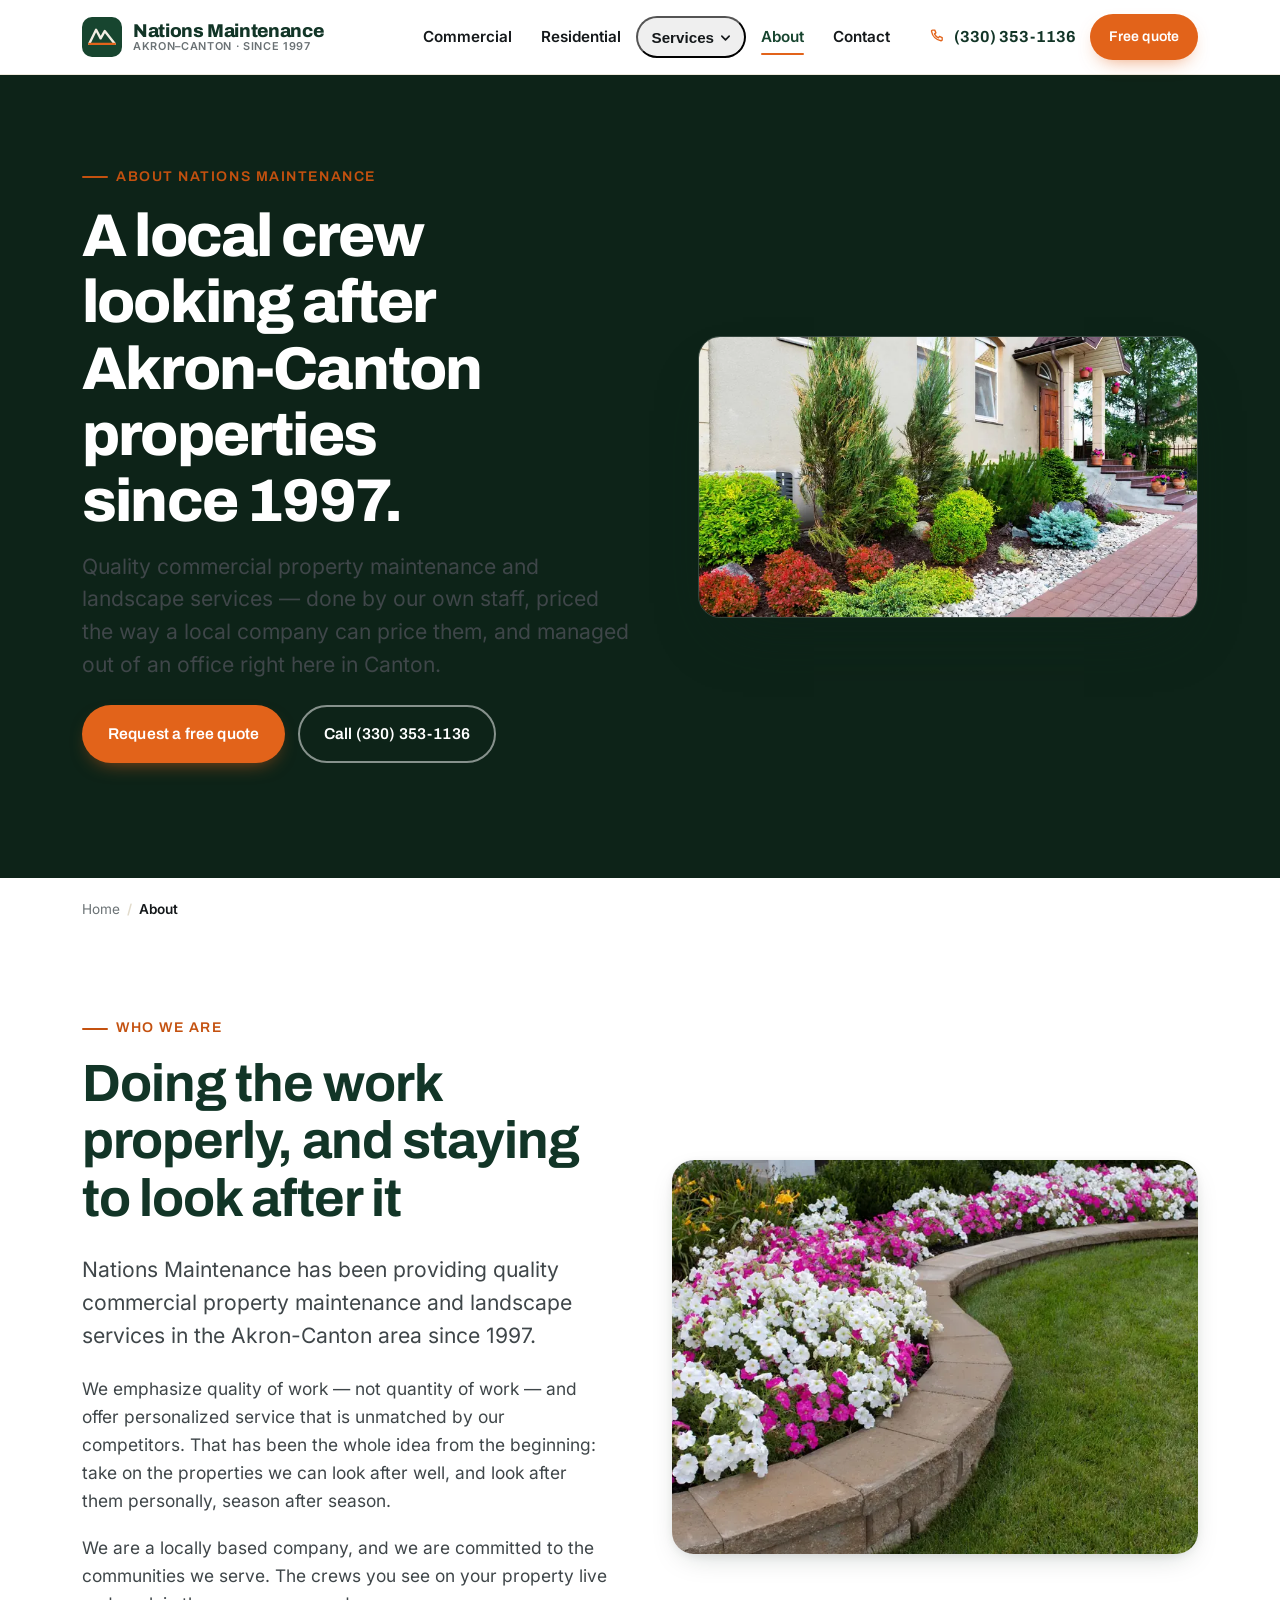
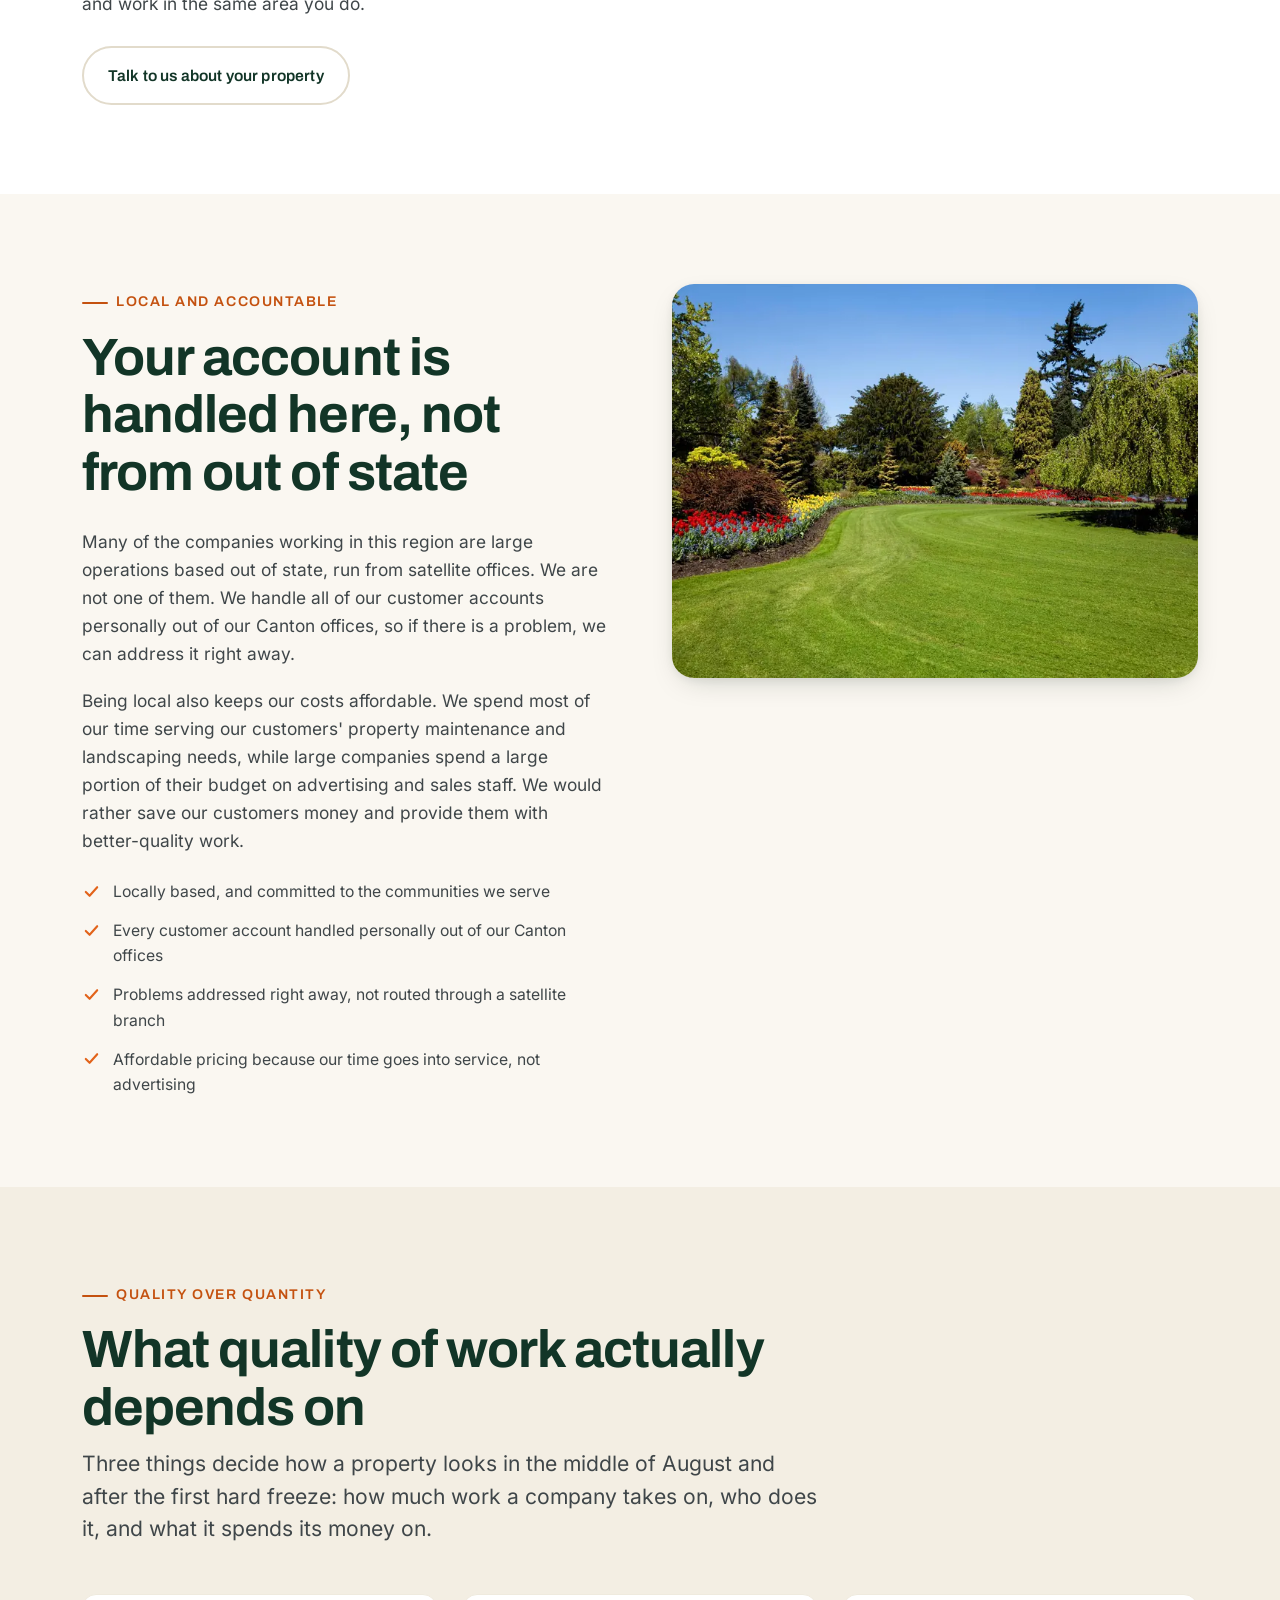
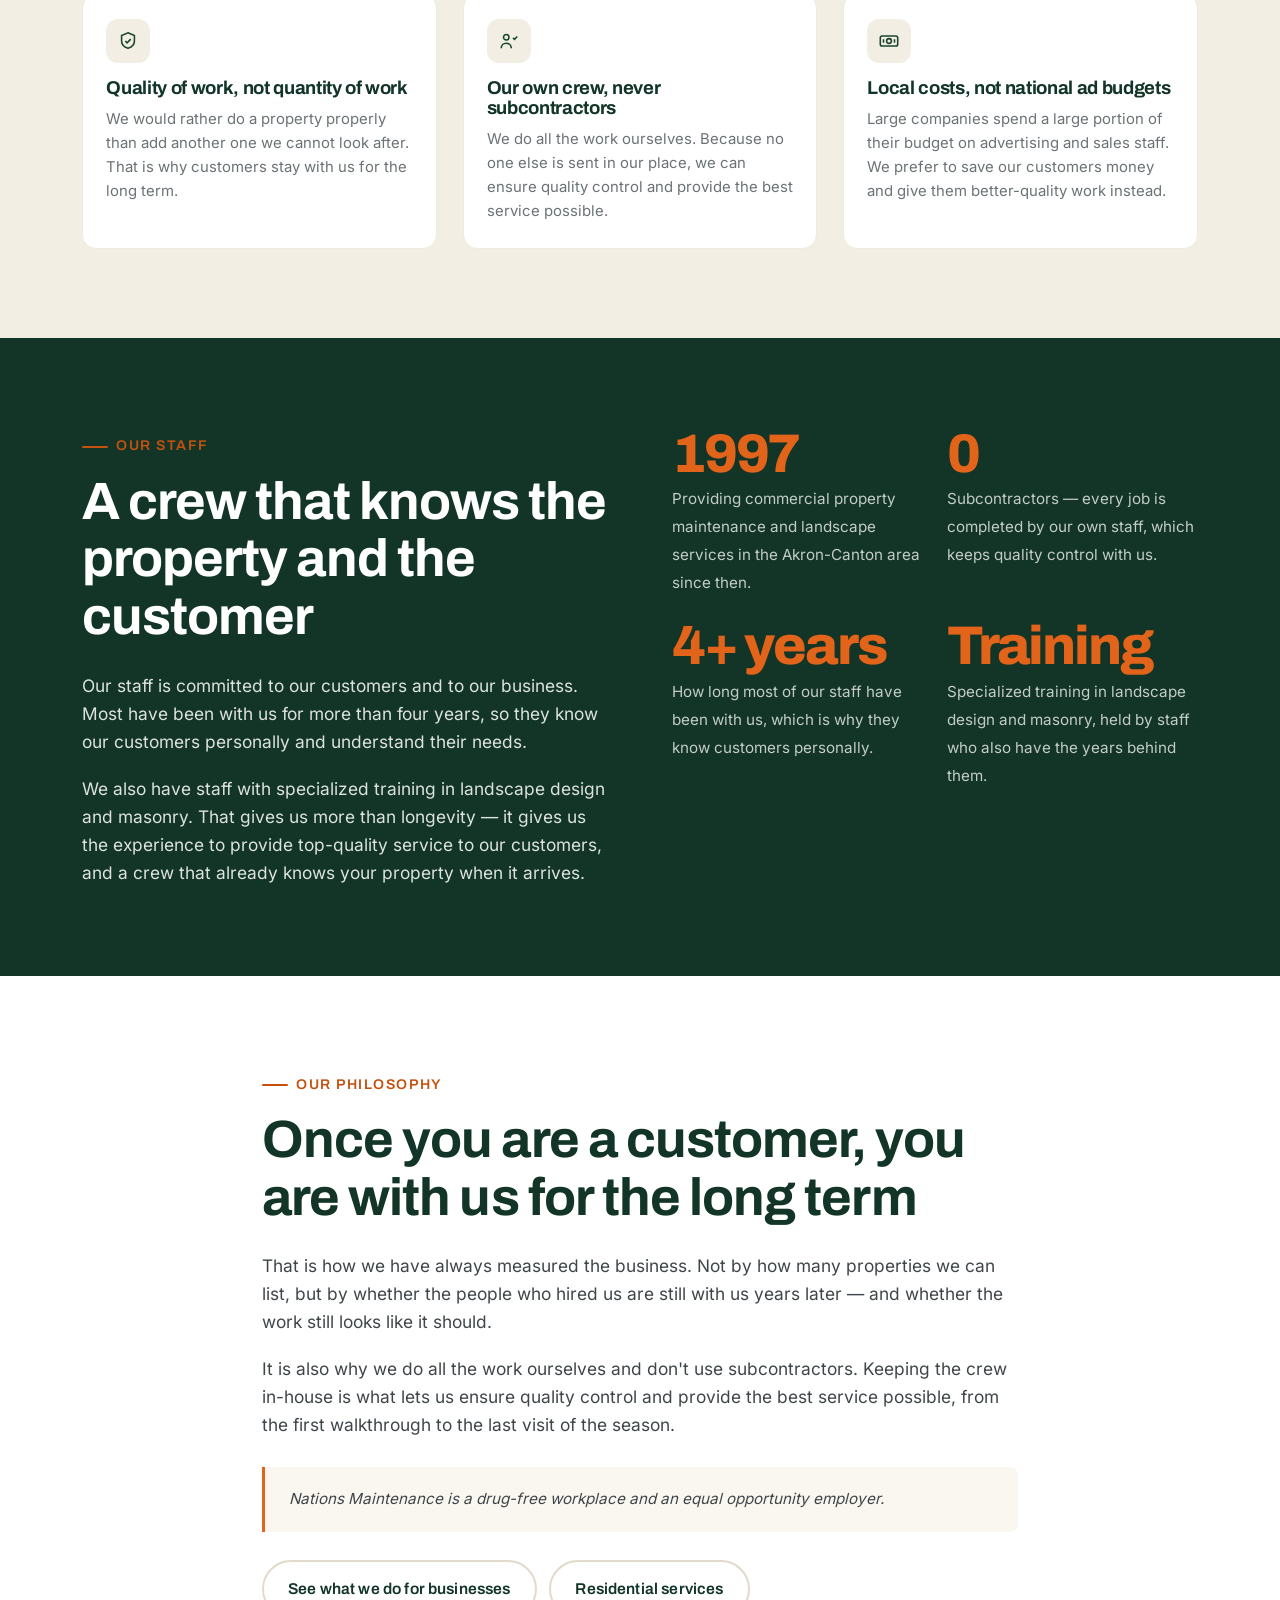
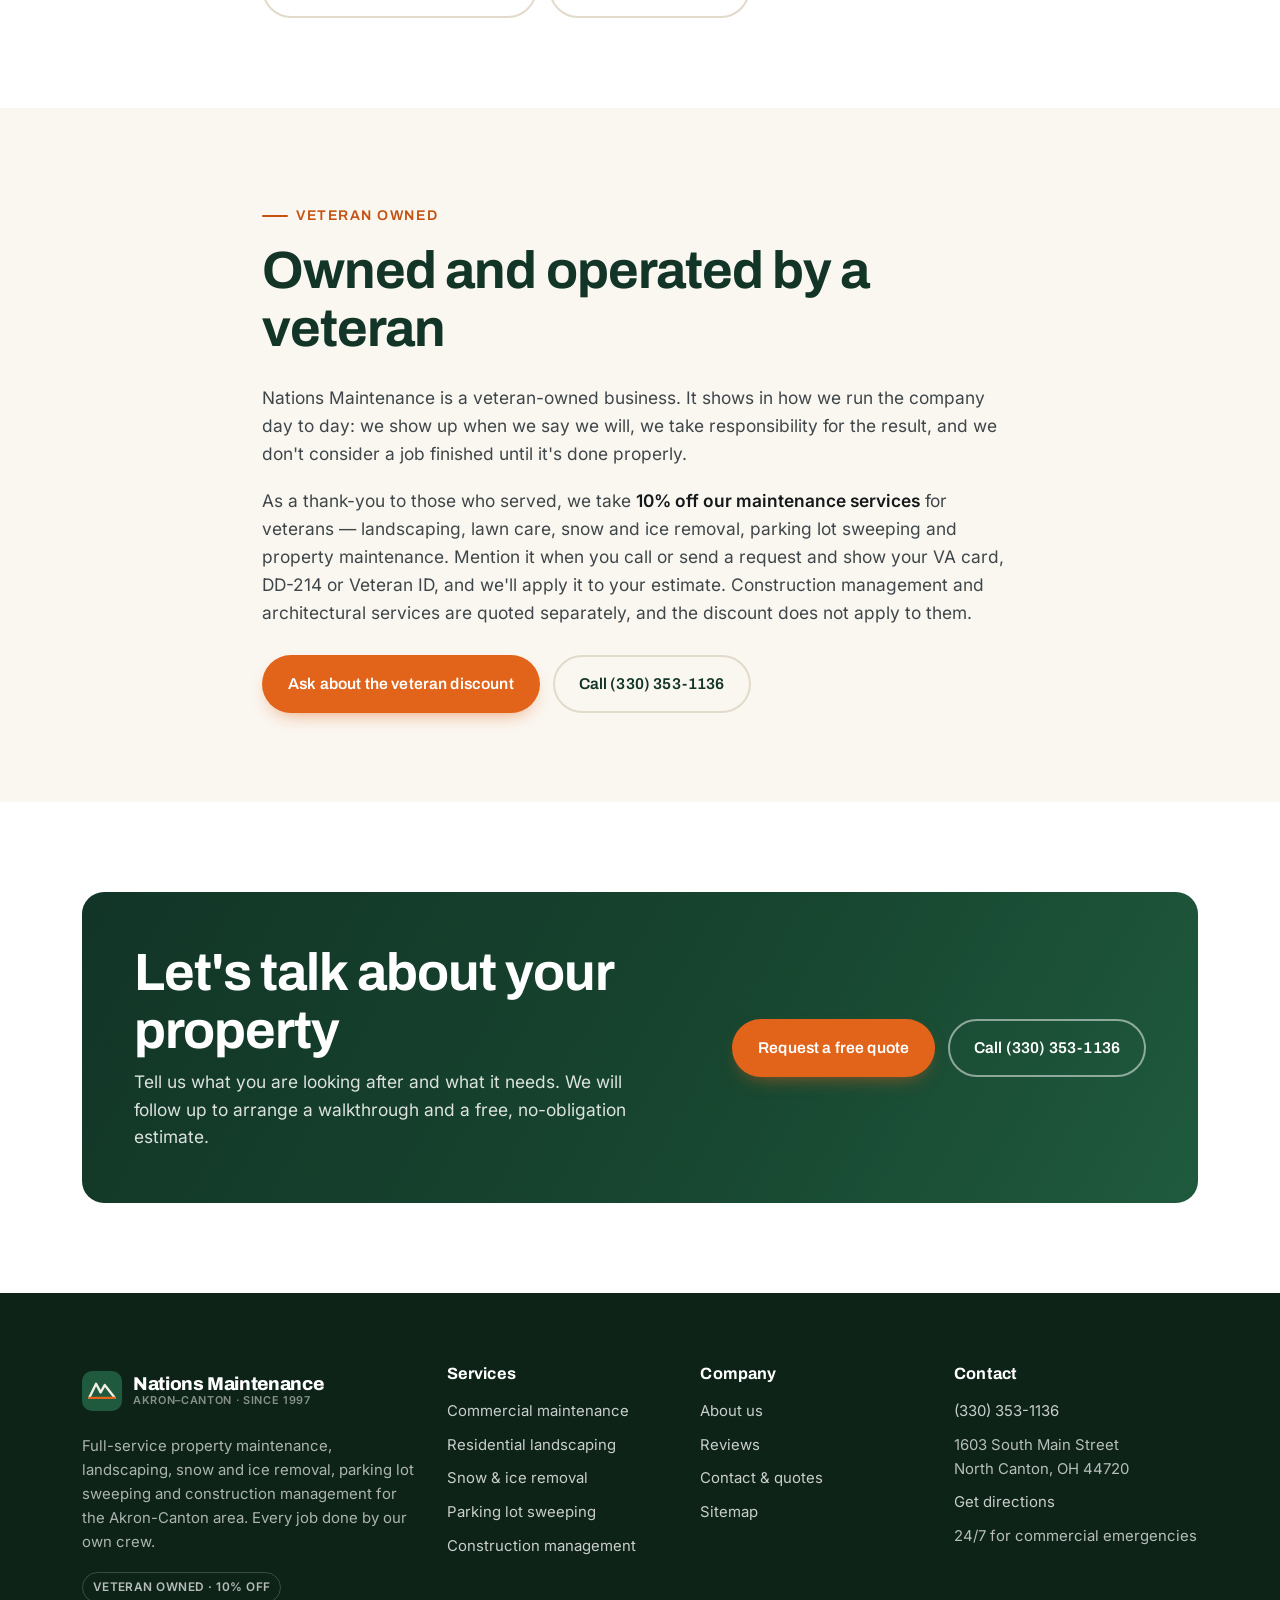
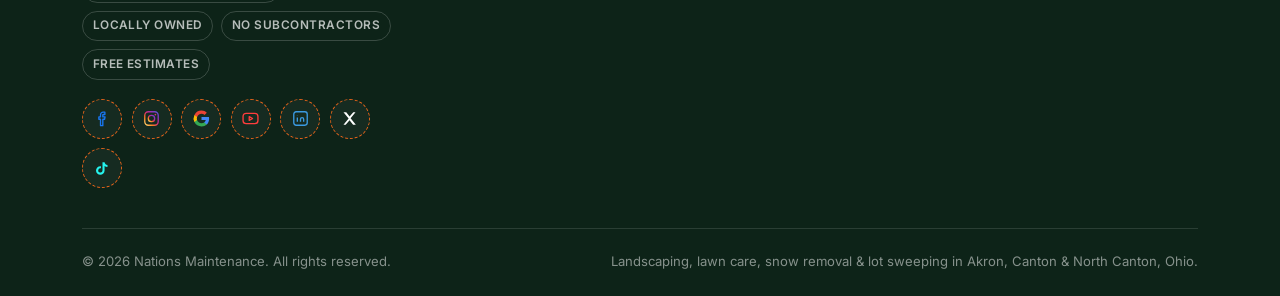
==== about/index.html @ 6f1c29cb "Homepage trust strip: highlight Locally owned, No subcontractors, 24/7 and 2-hour" ====
<!DOCTYPE html>
<html lang="en">
<head>
<meta charset="utf-8">
<meta name="viewport" content="width=device-width, initial-scale=1">
<title>About Nations Maintenance | North Canton, Ohio</title>
<meta name="description" content="Locally based in North Canton since 1997, Nations Maintenance handles every Akron-Canton property account personally — no subcontractors. Call (330) 353-1136.">
<link rel="canonical" href="https://nationsmaintenance.com/about/">
<meta name="theme-color" content="#17452f">
<meta property="og:type" content="website">
<meta property="og:site_name" content="Nations Maintenance">
<meta property="og:title" content="About Nations Maintenance | North Canton, Ohio">
<meta property="og:description" content="Quality over quantity since 1997: a locally based crew handling Akron-Canton property maintenance and landscaping personally, with no subcontractors.">
<meta property="og:url" content="https://nationsmaintenance.com/about/">
<meta property="og:image" content="https://nationsmaintenance.com/assets/img/hero-landscaping-akron-canton-1024.jpg">
<meta property="og:locale" content="en_US">
<meta name="twitter:card" content="summary_large_image">
<link rel="icon" href="/favicon.svg" type="image/svg+xml">
<link rel="apple-touch-icon" href="/apple-touch-icon.png">
<link rel="preload" as="font" type="font/woff2" href="/assets/fonts/inter-400-latin.woff2" crossorigin>
<link rel="preload" as="font" type="font/woff2" href="/assets/fonts/archivo-700-latin.woff2" crossorigin>
<link rel="stylesheet" href="/assets/css/styles.css?v=4">
<link rel="preload" as="image" href="/assets/img/commercial-landscaping-entrance-800.webp"
      imagesrcset="/assets/img/commercial-landscaping-entrance-500.webp 500w, /assets/img/commercial-landscaping-entrance-800.webp 800w"
      imagesizes="(max-width:960px) 92vw, 540px" fetchpriority="high">
<script type="application/ld+json">
{
  "@context": "https://schema.org",
  "@graph": [
    {
      "@type": "Service",
      "@id": "https://nationsmaintenance.com/about/#service",
      "name": "Commercial property maintenance and landscape services in the Akron-Canton area",
      "description": "Quality commercial property maintenance and landscape services for the Akron-Canton area since 1997, provided personally by our own staff out of our Canton offices — never subcontractors.",
      "provider": { "@id": "https://nationsmaintenance.com/#business" },
      "areaServed": [
        { "@type": "City", "name": "North Canton" },
        { "@type": "City", "name": "Canton" },
        { "@type": "City", "name": "Akron" },
        { "@type": "AdministrativeArea", "name": "Stark County, Ohio" },
        { "@type": "AdministrativeArea", "name": "Summit County, Ohio" }
      ],
      "url": "https://nationsmaintenance.com/about/"
    },
    {
      "@type": "BreadcrumbList",
      "@id": "https://nationsmaintenance.com/about/#breadcrumb",
      "itemListElement": [
        { "@type": "ListItem", "position": 1, "name": "Home", "item": "https://nationsmaintenance.com/" },
        { "@type": "ListItem", "position": 2, "name": "About", "item": "https://nationsmaintenance.com/about/" }
      ]
    }
  ]
}
</script>
</head>
<body>
<a class="skip-link" href="#main">Skip to content</a>

<header class="site-header">
  <div class="container header-inner">
    <a class="brand" href="/" aria-label="Nations Maintenance — home">
      <svg class="brand__mark" viewBox="0 0 44 44" role="img" aria-hidden="true" focusable="false">
        <rect width="44" height="44" rx="11" fill="#17452f"/>
        <path d="M8 29.5 15.5 14l5 9.5L25 15.5l11 14" fill="none" stroke="#f3eee3" stroke-width="2.6" stroke-linejoin="round" stroke-linecap="round"/>
        <path d="M8 29.5h28" stroke="#e2631a" stroke-width="2.6" stroke-linecap="round"/>
      </svg>
      <span class="brand__text">
        <span class="brand__name">Nations Maintenance</span>
        <span class="brand__tag">Akron–Canton · since 1997</span>
      </span>
    </a>

    <nav class="nav" id="site-nav" aria-label="Primary">
      <ul class="nav__list">
        <li><a class="nav__link" href="/commercial-services/">Commercial</a></li>
        <li><a class="nav__link" href="/residential-services/">Residential</a></li>
        <li>
          <button class="nav__link" type="button" data-dropdown aria-controls="nav-services" aria-expanded="false">
            Services
            <svg class="nav__caret" viewBox="0 0 12 12" aria-hidden="true"><path d="M2 4.5 6 8.5l4-4" fill="none" stroke="currentColor" stroke-width="1.8" stroke-linecap="round" stroke-linejoin="round"/></svg>
          </button>
          <ul class="nav__drop" id="nav-services" hidden>
            <li><a href="/parking-lot-sweeping-cleaning/">Parking lot sweeping<small>Weekly, daily or on-call lot detailing</small></a></li>
            <li><a href="/snow-ice-removal/">Snow &amp; ice removal<small>Plowing, shoveling, salting — per-plow or seasonal</small></a></li>
            <li><a href="/commercial-services/">Commercial maintenance<small>All-inclusive packages for businesses</small></a></li>
            <li><a href="/residential-services/">Residential landscaping<small>Mowing, cleanups, tree work, decks</small></a></li>
            <li><a href="/construction-management/">Construction management<small>Lease to lien waiver, turn-key</small></a></li>
          </ul>
        </li>
        <li><a class="nav__link" href="/about/" aria-current="page">About</a></li>
        <li><a class="nav__link" href="/contact/">Contact</a></li>
      </ul>
    </nav>

    <div class="header-cta">
      <a class="header-phone" href="tel:+13303531136">
        <svg viewBox="0 0 20 20" aria-hidden="true"><path d="M4.2 2.5h2.6l1.3 3.2-1.7 1.2a10 10 0 0 0 4.7 4.7l1.2-1.7 3.2 1.3v2.6a1.2 1.2 0 0 1-1.4 1.2A13.4 13.4 0 0 1 3 4a1.2 1.2 0 0 1 1.2-1.5Z" fill="none" stroke="currentColor" stroke-width="1.6" stroke-linejoin="round"/></svg>
        (330) 353-1136
      </a>
      <a class="btn btn--sm" href="/contact/">Free quote</a>
    </div>

    <button class="nav-toggle" type="button" aria-expanded="false" aria-controls="site-nav" aria-label="Open menu"><span></span></button>
  </div>
</header>

<main id="main">

  <!-- ============ HERO ============ -->
  <section class="hero hero--split" aria-labelledby="page-title">
    <div class="container hero__inner">
      <div class="hero__content">
        <p class="kicker">About Nations Maintenance</p>
        <h1 id="page-title">A local crew looking after Akron-Canton properties since 1997.</h1>
        <p class="lead">
          Quality commercial property maintenance and landscape services — done by our own staff, priced
          the way a local company can price them, and managed out of an office right here in Canton.
        </p>
        <div class="btn-row hero__ctas">
          <a class="btn" href="/contact/">Request a free quote</a>
          <a class="btn btn--ghost" href="tel:+13303531136">Call (330) 353-1136</a>
        </div>
      </div>
      <figure class="hero__figure reveal">
        <picture>
          <source type="image/webp" srcset="/assets/img/commercial-landscaping-entrance-500.webp 500w, /assets/img/commercial-landscaping-entrance-800.webp 800w" sizes="(max-width:960px) 92vw, 540px">
          <img src="/assets/img/commercial-landscaping-entrance-800.jpg" srcset="/assets/img/commercial-landscaping-entrance-500.jpg 500w, /assets/img/commercial-landscaping-entrance-800.jpg 800w" sizes="(max-width:960px) 92vw, 540px" alt="Commercial entrance planted with junipers, boxwood and barberry in dark mulch edged with white stone, beside a brick paver walkway" width="800" height="533" fetchpriority="high" decoding="async">
        </picture>
      </figure>
    </div>
  </section>

  <div class="container crumbs">
    <nav aria-label="Breadcrumb">
      <ol>
        <li><a href="/">Home</a></li>
        <li aria-current="page">About</li>
      </ol>
    </nav>
  </div>

  <!-- ============ WHO WE ARE ============ -->
  <section class="section" aria-labelledby="who-we-are">
    <div class="container split">
      <div class="reveal">
        <p class="kicker">Who we are</p>
        <h2 id="who-we-are">Doing the work properly, and staying to look after it</h2>
        <p class="lead">Nations Maintenance has been providing quality commercial property maintenance and landscape services in the Akron-Canton area since 1997.</p>
        <p>We emphasize quality of work — not quantity of work — and offer personalized service that is unmatched by our competitors. That has been the whole idea from the beginning: take on the properties we can look after well, and look after them personally, season after season.</p>
        <p>We are a locally based company, and we are committed to the communities we serve. The crews you see on your property live and work in the same area you do.</p>
        <div class="btn-row mt-7">
          <a class="btn btn--outline" href="/contact/">Talk to us about your property</a>
        </div>
      </div>
      <figure class="split__figure reveal">
        <picture>
          <source type="image/webp" srcset="/assets/img/flower-bed-stone-edging-500.webp 500w, /assets/img/flower-bed-stone-edging-800.webp 800w" sizes="(max-width:960px) 92vw, 540px">
          <img src="/assets/img/flower-bed-stone-edging-800.jpg" srcset="/assets/img/flower-bed-stone-edging-500.jpg 500w, /assets/img/flower-bed-stone-edging-800.jpg 800w" sizes="(max-width:960px) 92vw, 540px" alt="Curved raised bed edged with stone block and filled with white and pink petunias beside a mown lawn" width="800" height="533" loading="lazy" decoding="async">
        </picture>
      </figure>
    </div>
  </section>

  <!-- ============ LOCAL AND ACCOUNTABLE ============ -->
  <section class="section section--sand" aria-labelledby="local-accountable">
    <div class="container split split--top">
      <div class="reveal">
        <p class="kicker">Local and accountable</p>
        <h2 id="local-accountable">Your account is handled here, not from out of state</h2>
        <p>Many of the companies working in this region are large operations based out of state, run from satellite offices. We are not one of them. We handle all of our customer accounts personally out of our Canton offices, so if there is a problem, we can address it right away.</p>
        <p>Being local also keeps our costs affordable. We spend most of our time serving our customers' property maintenance and landscaping needs, while large companies spend a large portion of their budget on advertising and sales staff. We would rather save our customers money and provide them with better-quality work.</p>
        <ul class="check-list">
          <li><svg viewBox="0 0 20 20" aria-hidden="true"><path d="M4 10.5l4 4 8-9" fill="none" stroke="currentColor" stroke-width="2.2" stroke-linecap="round" stroke-linejoin="round"/></svg> Locally based, and committed to the communities we serve</li>
          <li><svg viewBox="0 0 20 20" aria-hidden="true"><path d="M4 10.5l4 4 8-9" fill="none" stroke="currentColor" stroke-width="2.2" stroke-linecap="round" stroke-linejoin="round"/></svg> Every customer account handled personally out of our Canton offices</li>
          <li><svg viewBox="0 0 20 20" aria-hidden="true"><path d="M4 10.5l4 4 8-9" fill="none" stroke="currentColor" stroke-width="2.2" stroke-linecap="round" stroke-linejoin="round"/></svg> Problems addressed right away, not routed through a satellite branch</li>
          <li><svg viewBox="0 0 20 20" aria-hidden="true"><path d="M4 10.5l4 4 8-9" fill="none" stroke="currentColor" stroke-width="2.2" stroke-linecap="round" stroke-linejoin="round"/></svg> Affordable pricing because our time goes into service, not advertising</li>
        </ul>
      </div>
      <figure class="split__figure reveal">
        <picture>
          <source type="image/webp" srcset="/assets/img/lawn-care-mowing-500.webp 500w, /assets/img/lawn-care-mowing-800.webp 800w" sizes="(max-width:960px) 92vw, 540px">
          <img src="/assets/img/lawn-care-mowing-800.jpg" srcset="/assets/img/lawn-care-mowing-500.jpg 500w, /assets/img/lawn-care-mowing-800.jpg 800w" sizes="(max-width:960px) 92vw, 540px" alt="Wide, freshly mown lawn with clean mowing lines around mature trees and hedges" width="800" height="533" loading="lazy" decoding="async">
        </picture>
      </figure>
    </div>
  </section>

  <!-- ============ QUALITY OVER QUANTITY ============ -->
  <section class="section section--sand2" aria-labelledby="quality-over-quantity">
    <div class="container">
      <div class="section-head">
        <p class="kicker">Quality over quantity</p>
        <h2 id="quality-over-quantity">What quality of work actually depends on</h2>
        <p class="lead">Three things decide how a property looks in the middle of August and after the first hard freeze: how much work a company takes on, who does it, and what it spends its money on.</p>
      </div>

      <div class="grid grid--3">
        <article class="tile reveal">
          <div class="tile__icon"><svg viewBox="0 0 24 24" fill="none" stroke="currentColor" stroke-width="1.7" aria-hidden="true"><path d="M12 3l7 3v6c0 4-3 6.6-7 8-4-1.4-7-4-7-8V6l7-3Z"/><path d="M9 12l2 2 4-4"/></svg></div>
          <h3>Quality of work, not quantity of work</h3>
          <p>We would rather do a property properly than add another one we cannot look after. That is why customers stay with us for the long term.</p>
        </article>

        <article class="tile reveal">
          <div class="tile__icon"><svg viewBox="0 0 24 24" fill="none" stroke="currentColor" stroke-width="1.7" aria-hidden="true"><circle cx="9" cy="8" r="3"/><path d="M3.5 20c0-3.2 2.5-5.6 5.5-5.6s5.5 2.4 5.5 5.6"/><path d="M16.4 8.6l1.6 1.6 3-3.2"/></svg></div>
          <h3>Our own crew, never subcontractors</h3>
          <p>We do all the work ourselves. Because no one else is sent in our place, we can ensure quality control and provide the best service possible.</p>
        </article>

        <article class="tile reveal">
          <div class="tile__icon"><svg viewBox="0 0 24 24" fill="none" stroke="currentColor" stroke-width="1.7" aria-hidden="true"><rect x="2.5" y="6.5" width="19" height="11" rx="2"/><circle cx="12" cy="12" r="2.6"/><path d="M6 10v4M18 10v4"/></svg></div>
          <h3>Local costs, not national ad budgets</h3>
          <p>Large companies spend a large portion of their budget on advertising and sales staff. We prefer to save our customers money and give them better-quality work instead.</p>
        </article>
      </div>
    </div>
  </section>

  <!-- ============ OUR STAFF ============ -->
  <section class="section section--dark" aria-labelledby="our-staff">
    <div class="container split split--top">
      <div class="reveal">
        <p class="kicker">Our staff</p>
        <h2 id="our-staff">A crew that knows the property and the customer</h2>
        <p>Our staff is committed to our customers and to our business. Most have been with us for more than four years, so they know our customers personally and understand their needs.</p>
        <p>We also have staff with specialized training in landscape design and masonry. That gives us more than longevity — it gives us the experience to provide top-quality service to our customers, and a crew that already knows your property when it arrives.</p>
      </div>

      <div class="stat-list grid grid--2 reveal">
        <div class="stat">
          <b>1997</b>
          <span>Providing commercial property maintenance and landscape services in the Akron-Canton area since then.</span>
        </div>
        <div class="stat">
          <b>0</b>
          <span>Subcontractors — every job is completed by our own staff, which keeps quality control with us.</span>
        </div>
        <div class="stat">
          <b>4+ years</b>
          <span>How long most of our staff have been with us, which is why they know customers personally.</span>
        </div>
        <div class="stat">
          <b>Training</b>
          <span>Specialized training in landscape design and masonry, held by staff who also have the years behind them.</span>
        </div>
      </div>
    </div>
  </section>

  <!-- ============ OUR PHILOSOPHY ============ -->
  <section class="section" aria-labelledby="our-philosophy">
    <div class="container container--narrow">
      <div class="reveal">
        <p class="kicker">Our philosophy</p>
        <h2 id="our-philosophy">Once you are a customer, you are with us for the long term</h2>
        <p>That is how we have always measured the business. Not by how many properties we can list, but by whether the people who hired us are still with us years later — and whether the work still looks like it should.</p>
        <p>It is also why we do all the work ourselves and don't use subcontractors. Keeping the crew in-house is what lets us ensure quality control and provide the best service possible, from the first walkthrough to the last visit of the season.</p>
        <blockquote class="quote">Nations Maintenance is a drug-free workplace and an equal opportunity employer.</blockquote>
        <div class="btn-row mt-7">
          <a class="btn btn--outline" href="/commercial-services/">See what we do for businesses</a>
          <a class="btn btn--outline" href="/residential-services/">Residential services</a>
        </div>
      </div>
    </div>
  </section>

  <section class="section section--sand" aria-labelledby="veteran-owned">
    <div class="container container--narrow">
      <div class="reveal">
        <p class="kicker">Veteran owned</p>
        <h2 id="veteran-owned">Owned and operated by a veteran</h2>
        <p>Nations Maintenance is a veteran-owned business. It shows in how we run the company day to day: we show up when we say we will, we take responsibility for the result, and we don't consider a job finished until it's done properly.</p>
        <p>As a thank-you to those who served, we take <strong>10% off our maintenance services</strong> for veterans — landscaping, lawn care, snow and ice removal, parking lot sweeping and property maintenance. Mention it when you call or send a request and show your VA card, DD-214 or Veteran ID, and we'll apply it to your estimate. Construction management and architectural services are quoted separately, and the discount does not apply to them.</p>
        <div class="btn-row mt-7">
          <a class="btn" href="/contact/">Ask about the veteran discount</a>
          <a class="btn btn--outline" href="tel:+13303531136">Call (330) 353-1136</a>
        </div>
      </div>
    </div>
  </section>

  <!-- ============ CTA ============ -->
  <section class="section" aria-labelledby="cta-title">
    <div class="container">
      <div class="cta-band reveal">
        <div>
          <h2 id="cta-title">Let's talk about your property</h2>
          <p>Tell us what you are looking after and what it needs. We will follow up to arrange a walkthrough and a free, no-obligation estimate.</p>
        </div>
        <div class="btn-row">
          <a class="btn" href="/contact/">Request a free quote</a>
          <a class="btn btn--ghost" href="tel:+13303531136">Call (330) 353-1136</a>
        </div>
      </div>
    </div>
  </section>

</main>

<footer class="site-footer">
  <div class="container">
    <div class="footer-grid">
      <div>
        <a class="brand" href="/" aria-label="Nations Maintenance — home">
          <svg class="brand__mark" viewBox="0 0 44 44" role="img" aria-hidden="true" focusable="false">
            <rect width="44" height="44" rx="11" fill="#1f5a3e"/>
            <path d="M8 29.5 15.5 14l5 9.5L25 15.5l11 14" fill="none" stroke="#f3eee3" stroke-width="2.6" stroke-linejoin="round" stroke-linecap="round"/>
            <path d="M8 29.5h28" stroke="#e2631a" stroke-width="2.6" stroke-linecap="round"/>
          </svg>
          <span class="brand__text">
            <span class="brand__name">Nations Maintenance</span>
            <span class="brand__tag">Akron–Canton · since 1997</span>
          </span>
        </a>
        <p class="mt-5">Full-service property maintenance, landscaping, snow and ice removal, parking lot sweeping and construction management for the Akron-Canton area. Every job done by our own crew.</p>
        <div class="footer-badges">
          <span>Veteran owned · 10% off</span>
          <span>Locally owned</span>
          <span>No subcontractors</span>
          <span>Free estimates</span>
        </div>
      </div>

      <div>
        <h2>Services</h2>
        <ul>
          <li><a href="/commercial-services/">Commercial maintenance</a></li>
          <li><a href="/residential-services/">Residential landscaping</a></li>
          <li><a href="/snow-ice-removal/">Snow &amp; ice removal</a></li>
          <li><a href="/parking-lot-sweeping-cleaning/">Parking lot sweeping</a></li>
          <li><a href="/construction-management/">Construction management</a></li>
        </ul>
      </div>

      <div>
        <h2>Company</h2>
        <ul>
          <li><a href="/about/">About us</a></li>
          <li><a href="/reviews/">Reviews</a></li>
          <li><a href="/contact/">Contact &amp; quotes</a></li>
          <li><a href="/sitemap.xml">Sitemap</a></li>
        </ul>
      </div>

      <div>
        <h2>Contact</h2>
        <ul>
          <li><a href="tel:+13303531136">(330) 353-1136</a></li>
          <li>1603 South Main Street<br>North Canton, OH 44720</li>
          <li><a href="https://maps.google.com/?q=1603+South+Main+Street+North+Canton+OH+44720" target="_blank" rel="noopener">Get directions</a></li>
          <li>24/7 for commercial emergencies</li>
        </ul>
      </div>
    </div>

    <div class="footer-note">
      <span>&copy; <span data-year>2026</span> Nations Maintenance. All rights reserved.</span>
      <span>Landscaping, lawn care, snow removal &amp; lot sweeping in Akron, Canton &amp; North Canton, Ohio.</span>
    </div>
  </div>
</footer>

<div class="action-bar">
  <a class="btn btn--dark" href="tel:+13303531136">
    <svg viewBox="0 0 20 20" aria-hidden="true" fill="none" stroke="currentColor" stroke-width="1.6"><path d="M4.2 2.5h2.6l1.3 3.2-1.7 1.2a10 10 0 0 0 4.7 4.7l1.2-1.7 3.2 1.3v2.6a1.2 1.2 0 0 1-1.4 1.2A13.4 13.4 0 0 1 3 4a1.2 1.2 0 0 1 1.2-1.5Z" stroke-linejoin="round"/></svg>
    Call now
  </a>
  <a class="btn" href="/contact/">Free quote</a>
</div>

<script src="/assets/js/main.js?v=4" defer></script>
</body>
</html>
---- assets/css/styles.css ----
/* =========================================================================
   Nations Maintenance — design system
   Akron–Canton, Ohio · since 1997
   Single stylesheet, no frameworks, no jQuery, no third-party requests.
   ========================================================================= */

/* ---------- self-hosted webfonts (Archivo, Inter — both SIL OFL) ----------
   Served from this domain so no request ever leaves it: keeps the Content
   Security Policy strict and leaks no visitor IP to a font CDN. The browser
   only downloads the rows it actually needs. */
  @font-face{font-family:'Archivo';font-style:normal;font-weight:600;font-display:swap;src:url(/assets/fonts/archivo-600-latin.woff2) format('woff2');unicode-range:U+0000-00FF, U+0131, U+0152-0153, U+02BB-02BC, U+02C6, U+02DA, U+02DC, U+0304, U+0308, U+0329, U+2000-206F, U+20AC, U+2122, U+2191, U+2193, U+2212, U+2215, U+FEFF, U+FFFD}
  @font-face{font-family:'Archivo';font-style:normal;font-weight:700;font-display:swap;src:url(/assets/fonts/archivo-700-latin.woff2) format('woff2');unicode-range:U+0000-00FF, U+0131, U+0152-0153, U+02BB-02BC, U+02C6, U+02DA, U+02DC, U+0304, U+0308, U+0329, U+2000-206F, U+20AC, U+2122, U+2191, U+2193, U+2212, U+2215, U+FEFF, U+FFFD}
  @font-face{font-family:'Archivo';font-style:normal;font-weight:800;font-display:swap;src:url(/assets/fonts/archivo-800-latin.woff2) format('woff2');unicode-range:U+0000-00FF, U+0131, U+0152-0153, U+02BB-02BC, U+02C6, U+02DA, U+02DC, U+0304, U+0308, U+0329, U+2000-206F, U+20AC, U+2122, U+2191, U+2193, U+2212, U+2215, U+FEFF, U+FFFD}
  @font-face{font-family:'Inter';font-style:normal;font-weight:400;font-display:swap;src:url(/assets/fonts/inter-400-latin.woff2) format('woff2');unicode-range:U+0000-00FF, U+0131, U+0152-0153, U+02BB-02BC, U+02C6, U+02DA, U+02DC, U+0304, U+0308, U+0329, U+2000-206F, U+20AC, U+2122, U+2191, U+2193, U+2212, U+2215, U+FEFF, U+FFFD}
  @font-face{font-family:'Inter';font-style:normal;font-weight:500;font-display:swap;src:url(/assets/fonts/inter-500-latin.woff2) format('woff2');unicode-range:U+0000-00FF, U+0131, U+0152-0153, U+02BB-02BC, U+02C6, U+02DA, U+02DC, U+0304, U+0308, U+0329, U+2000-206F, U+20AC, U+2122, U+2191, U+2193, U+2212, U+2215, U+FEFF, U+FFFD}
  @font-face{font-family:'Inter';font-style:normal;font-weight:600;font-display:swap;src:url(/assets/fonts/inter-600-latin.woff2) format('woff2');unicode-range:U+0000-00FF, U+0131, U+0152-0153, U+02BB-02BC, U+02C6, U+02DA, U+02DC, U+0304, U+0308, U+0329, U+2000-206F, U+20AC, U+2122, U+2191, U+2193, U+2212, U+2215, U+FEFF, U+FFFD}

/* ---------- tokens ---------- */
:root{
  --evergreen-900:#0d2318;
  --evergreen-800:#123527;
  --evergreen-700:#17452f;
  --evergreen-600:#1f5a3e;
  --moss:#3d7a58;
  --orange-500:#e2631a;
  --orange-600:#c4510f;
  --orange-050:#fdf1e7;
  --ink:#14181a;
  --ink-soft:#3f4649;
  --ink-mute:#6b7275;
  --sand-050:#faf7f1;
  --sand-100:#f3eee3;
  --sand-200:#e7dfcd;
  --line:#e2dbcb;
  --line-soft:#efeade;
  --paper:#ffffff;

  --container:1180px;
  --radius-sm:8px;
  --radius:14px;
  --radius-lg:22px;
  --shadow-sm:0 1px 2px rgba(20,24,26,.06), 0 2px 8px rgba(20,24,26,.05);
  --shadow:0 10px 30px -12px rgba(13,35,24,.25), 0 2px 8px rgba(20,24,26,.06);
  --shadow-lg:0 30px 60px -24px rgba(13,35,24,.45);

  --font-display:"Archivo","Helvetica Neue",Arial,sans-serif;
  --font-body:"Inter",-apple-system,BlinkMacSystemFont,"Segoe UI",Roboto,sans-serif;

  --step--1:clamp(.82rem,.8rem + .1vw,.88rem);
  --step-0:clamp(1rem,.97rem + .15vw,1.08rem);
  --step-1:clamp(1.15rem,1.1rem + .3vw,1.32rem);
  --step-2:clamp(1.4rem,1.28rem + .6vw,1.8rem);
  --step-3:clamp(1.75rem,1.5rem + 1.1vw,2.5rem);
  --step-4:clamp(2.1rem,1.6rem + 2.1vw,3.4rem);
  --step-5:clamp(2.4rem,1.85rem + 2.4vw,3.85rem);

  --gutter:clamp(1.15rem,4vw,2rem);
  --section-y:clamp(3.75rem,7vw,6rem);
}

/* ---------- reset ---------- */
*,*::before,*::after{box-sizing:border-box}
html{-webkit-text-size-adjust:100%;scroll-behavior:smooth;scroll-padding-top:5.5rem}
body{
  margin:0;
  font-family:var(--font-body);
  font-size:var(--step-0);
  line-height:1.62;
  color:var(--ink-soft);
  background:var(--paper);
  -webkit-font-smoothing:antialiased;
  overflow-x:hidden;
}
h1,h2,h3,h4,h5{font-family:var(--font-display);color:var(--evergreen-800);margin:0 0 .5em;line-height:1.1;letter-spacing:-.018em;font-weight:700}
h1{font-size:var(--step-5);font-weight:800;letter-spacing:-.03em}
h2{font-size:var(--step-4)}
h3{font-size:var(--step-2)}
h4{font-size:var(--step-1);letter-spacing:-.01em}
p{margin:0 0 1.1em}
p:last-child{margin-bottom:0}
a{color:var(--evergreen-700);text-decoration-thickness:1px;text-underline-offset:3px}
a:hover{color:var(--orange-600)}
img,svg,video{display:block;max-width:100%;height:auto}
ul,ol{margin:0 0 1.1em;padding-left:1.15em}
li{margin-bottom:.4em}
strong{color:var(--ink);font-weight:600}
hr{border:0;border-top:1px solid var(--line);margin:2.5rem 0}
:focus-visible{outline:3px solid var(--orange-500);outline-offset:3px;border-radius:4px}
::selection{background:var(--evergreen-700);color:#fff}

/* ---------- utilities ---------- */
.container{width:100%;max-width:var(--container);margin-inline:auto;padding-inline:var(--gutter)}
.container--narrow{max-width:820px}
.skip-link{
  position:absolute;left:1rem;top:-4rem;z-index:200;
  background:var(--evergreen-800);color:#fff;padding:.7rem 1.1rem;border-radius:0 0 var(--radius-sm) var(--radius-sm);
  font-weight:600;text-decoration:none;transition:top .18s ease;
}
.skip-link:focus{top:0;color:#fff}
.kicker{
  display:inline-flex;align-items:center;gap:.5rem;
  font-family:var(--font-display);font-weight:600;font-size:var(--step--1);
  letter-spacing:.11em;text-transform:uppercase;color:var(--orange-600);
  margin:0 0 .9rem;
}
.kicker::before{content:"";width:26px;height:2px;background:currentColor;border-radius:2px}
.eyebrow{font-size:var(--step--1);letter-spacing:.09em;text-transform:uppercase;font-weight:600;color:var(--ink-mute)}
.lead{font-size:var(--step-1);color:var(--ink-soft);line-height:1.55}
.muted{color:var(--ink-mute)}
.visually-hidden{position:absolute!important;width:1px;height:1px;overflow:hidden;clip:rect(0 0 0 0);white-space:nowrap;border:0;padding:0;margin:-1px}
.text-center{text-align:center}
.mt-0{margin-top:0}
.mb-0{margin-bottom:0}

/* ---------- buttons ---------- */
.btn{
  --btn-bg:var(--orange-500);
  --btn-fg:#fff;
  display:inline-flex;align-items:center;justify-content:center;gap:.55rem;
  font-family:var(--font-display);font-weight:600;font-size:.98rem;letter-spacing:.01em;
  padding:.9rem 1.5rem;min-height:48px;border-radius:999px;
  background:var(--btn-bg);color:var(--btn-fg);
  border:2px solid transparent;text-decoration:none;cursor:pointer;
  transition:transform .16s ease,background-color .16s ease,color .16s ease,border-color .16s ease,box-shadow .16s ease;
  box-shadow:0 8px 20px -10px rgba(226,99,26,.75);
  white-space:nowrap;
}
.btn:hover{background:var(--orange-600);color:#fff;transform:translateY(-2px);box-shadow:0 14px 26px -12px rgba(196,81,15,.8)}
.btn:active{transform:translateY(0)}
.btn svg{width:18px;height:18px;flex:none}
.btn--ghost{
  --btn-bg:transparent;--btn-fg:#fff;border-color:rgba(255,255,255,.5);box-shadow:none;
}
.btn--ghost:hover{background:rgba(255,255,255,.12);border-color:#fff;color:#fff}
.btn--dark{--btn-bg:var(--evergreen-800);box-shadow:0 8px 20px -12px rgba(13,35,24,.8)}
.btn--dark:hover{background:var(--evergreen-900)}
.btn--outline{
  --btn-bg:transparent;--btn-fg:var(--evergreen-800);border-color:var(--line);box-shadow:none;
}
.btn--outline:hover{background:var(--sand-050);border-color:var(--evergreen-700);color:var(--evergreen-800)}
.btn--block{width:100%}
.btn--sm{padding:.6rem 1.05rem;min-height:0;font-size:.88rem}
.btn-row{display:flex;flex-wrap:wrap;gap:.8rem;align-items:center}
.btn-row--center{justify-content:center}

/* ---------- header ---------- */
.site-header{
  position:sticky;top:0;z-index:100;
  background:rgba(255,255,255,.86);
  backdrop-filter:saturate(160%) blur(14px);
  -webkit-backdrop-filter:saturate(160%) blur(14px);
  border-bottom:1px solid var(--line-soft);
}
.site-header.is-scrolled{box-shadow:0 6px 24px -18px rgba(13,35,24,.5)}
.header-inner{
  display:flex;align-items:center;gap:1.25rem;
  min-height:74px;
}
.brand{
  display:flex;align-items:center;gap:.7rem;text-decoration:none;color:var(--evergreen-800);
  margin-right:auto;padding:.35rem 0;
}
.brand__mark{width:40px;height:40px;flex:none}
.brand__text{display:flex;flex-direction:column;line-height:1.05}
.brand__name{font-family:var(--font-display);font-weight:800;font-size:1.16rem;letter-spacing:-.02em}
.brand__tag{font-size:.68rem;font-weight:600;letter-spacing:.06em;text-transform:uppercase;color:var(--ink-mute)}

.nav{display:flex;align-items:center;gap:.2rem}
.nav__list{display:flex;align-items:center;gap:.1rem;list-style:none;margin:0;padding:0}
.nav__list>li{position:relative;margin:0}
.nav__link{
  display:inline-flex;align-items:center;gap:.35rem;
  padding:.65rem .85rem;border-radius:999px;
  font-weight:600;font-size:.95rem;color:var(--ink);text-decoration:none;
}
.nav__link:hover,.nav__link[aria-expanded="true"]{background:var(--sand-100);color:var(--evergreen-800)}
.nav__link[aria-current="page"]{color:var(--evergreen-700)}
.nav__link[aria-current="page"]::after{
  content:"";position:absolute;left:.85rem;right:.85rem;bottom:.28rem;height:2px;background:var(--orange-500);border-radius:2px;
}
.nav__item--cta{display:none}
.nav__caret{width:11px;height:11px;transition:transform .2s ease}
.nav__link[aria-expanded="true"] .nav__caret{transform:rotate(180deg)}
.nav__drop{
  position:absolute;top:calc(100% + .5rem);left:0;min-width:265px;
  background:var(--paper);border:1px solid var(--line-soft);border-radius:var(--radius);
  box-shadow:var(--shadow-lg);padding:.5rem;list-style:none;margin:0;
  display:grid;gap:.1rem;
}
.nav__drop[hidden]{display:none}
/* invisible bridge across the gap between the trigger and the panel, so the
   pointer never crosses a dead zone on its way in (that gap used to fire
   mouseleave and slam the menu shut before a click could land) */
.nav__drop::before{
  content:"";position:absolute;left:-.75rem;right:-.75rem;top:-.7rem;height:.7rem;
}
.nav__drop a{
  display:block;padding:.6rem .75rem;border-radius:var(--radius-sm);text-decoration:none;
  font-size:.94rem;font-weight:500;color:var(--ink);
}
.nav__drop a:hover{background:var(--sand-050);color:var(--evergreen-700)}
.nav__drop small{display:block;font-size:.78rem;color:var(--ink-mute);font-weight:400}

.header-cta{display:flex;align-items:center;gap:.6rem}
.header-phone{
  display:inline-flex;align-items:center;gap:.5rem;
  font-family:var(--font-display);font-weight:700;font-size:1rem;color:var(--evergreen-800);
  text-decoration:none;padding:.5rem .3rem;
}
.header-phone svg{width:17px;height:17px;color:var(--orange-500)}
.header-phone:hover{color:var(--orange-600)}

.nav-toggle{
  display:none;align-items:center;justify-content:center;
  width:46px;height:46px;border-radius:12px;border:1px solid var(--line);
  background:var(--paper);cursor:pointer;padding:0;
}
.nav-toggle span{position:relative;display:block;width:19px;height:2px;background:var(--ink);border-radius:2px;transition:.2s}
.nav-toggle span::before,.nav-toggle span::after{content:"";position:absolute;left:0;width:19px;height:2px;background:var(--ink);border-radius:2px;transition:.2s}
.nav-toggle span::before{top:-6px}
.nav-toggle span::after{top:6px}
.nav-toggle[aria-expanded="true"] span{background:transparent}
.nav-toggle[aria-expanded="true"] span::before{top:0;transform:rotate(45deg)}
.nav-toggle[aria-expanded="true"] span::after{top:0;transform:rotate(-45deg)}

/* ---------- hero ---------- */
.hero{position:relative;background:var(--evergreen-900);color:#fff;overflow:hidden}
.hero__media{position:absolute;inset:0;z-index:0}
.hero__media img{width:100%;height:100%;object-fit:cover;object-position:center 42%}
/* <picture> wrappers must fill their box or the hero collapses */
picture{display:block}
.hero__media picture{position:absolute;inset:0}
.card__media picture,.split__figure picture,.hero__figure picture{width:100%;height:100%}
.hero__media::after{
  content:"";position:absolute;inset:0;
  background:
    linear-gradient(180deg,rgba(8,26,18,.8) 0%,rgba(8,26,18,.5) 44%,rgba(8,26,18,.72) 100%),
    linear-gradient(100deg,rgba(9,29,20,.95) 0%,rgba(9,29,20,.66) 44%,rgba(9,29,20,.12) 100%);
}
.hero__inner{
  position:relative;z-index:1;
  padding-block:clamp(3rem,6.5vw,5.5rem);
  display:grid;gap:2.5rem;align-items:center;
}
.hero__content{max-width:44rem}
.hero__badge{
  display:inline-flex;align-items:center;gap:.55rem;
  background:rgba(255,255,255,.13);border:1px solid rgba(255,255,255,.25);
  color:#fff;padding:.45rem .9rem;border-radius:999px;
  font-size:.82rem;font-weight:600;letter-spacing:.02em;margin-bottom:1.3rem;
  backdrop-filter:blur(6px);
}
.hero__badge .dot{width:8px;height:8px;border-radius:50%;background:#5ddc93;box-shadow:0 0 0 4px rgba(93,220,147,.22)}
.hero h1{color:#fff;margin-bottom:1rem;text-wrap:balance}
.hero__lead{font-size:clamp(1.05rem,1rem + .45vw,1.32rem);color:rgba(255,255,255,.9);max-width:34rem;margin-bottom:2rem}
.hero__ctas{margin-bottom:2rem}
.hero__points{display:flex;flex-wrap:wrap;gap:.4rem 1.6rem;list-style:none;margin:0;padding:0;font-size:.92rem;color:rgba(255,255,255,.88)}
.hero__points li{display:flex;align-items:center;gap:.5rem;margin:0}
.hero__points svg{width:16px;height:16px;color:#7fe0a9;flex:none}
.hero__card{
  background:rgba(255,255,255,.1);border:1px solid rgba(255,255,255,.22);
  backdrop-filter:blur(10px);border-radius:var(--radius-lg);
  padding:clamp(1.4rem,3vw,2rem);max-width:22rem;justify-self:end;width:100%;
}
.hero__card h2{color:#fff;font-size:var(--step-2);margin-bottom:.6rem}
.hero__card p{color:rgba(255,255,255,.86);font-size:.95rem}
.hero__card ul{list-style:none;margin:1.1rem 0 0;padding:0;display:grid;gap:.6rem;font-size:.92rem;color:rgba(255,255,255,.9)}
.hero__card li{display:flex;gap:.6rem;align-items:flex-start;margin:0}
.hero__card svg{width:17px;height:17px;color:#7fe0a9;flex:none;margin-top:.2rem}

/* split (inner page) hero */
.hero--split .hero__inner{grid-template-columns:minmax(0,1.05fr) minmax(0,.95fr);gap:clamp(2rem,5vw,4rem)}
.hero--plain .hero__inner{grid-template-columns:1fr;padding-block:clamp(3rem,6vw,5rem)}
.hero__figure{margin:0;border-radius:var(--radius-lg);overflow:hidden;box-shadow:var(--shadow-lg);border:1px solid rgba(255,255,255,.16)}
.hero__figure img{width:100%;aspect-ratio:16/9;object-fit:cover}
.hero__figure--tall img{aspect-ratio:4/3}

/* ---------- trust strip ---------- */
.trust{background:var(--sand-100);border-bottom:1px solid var(--line)}
.trust__list{
  display:grid;grid-template-columns:repeat(auto-fit,minmax(200px,1fr));gap:1px;
  list-style:none;margin:0;padding:0;
}
.trust__list li{
  margin:0;padding:1.4rem 1.2rem 1.4rem 1.35rem;position:relative;background:var(--sand-100);
}
.trust__list li::before{content:"";position:absolute;left:0;top:1.5rem;bottom:1.5rem;width:3px;border-radius:3px;background:var(--orange-500)}
.trust__list b{
  display:block;font-family:var(--font-display);font-size:1.55rem;line-height:1;color:var(--evergreen-800);
  margin-bottom:.35rem;letter-spacing:-.02em;
}
.trust__list span{font-size:.9rem;color:var(--ink-mute)}
/* Items given extra weight: the label goes to the accent colour and the cell
   takes a faint warm tint, so the key credentials read before the detail. */
.trust__list li.is-highlight{background:linear-gradient(rgba(226,99,26,.07),rgba(226,99,26,.07)),var(--sand-100)}
.trust__list li.is-highlight b{color:var(--orange-600)}

/* ---------- sections ---------- */
.section{padding-block:var(--section-y)}
.section--sand{background:var(--sand-050)}
.section--sand2{background:var(--sand-100)}
.section--dark{background:var(--evergreen-800);color:rgba(255,255,255,.86)}
.section--dark h2,.section--dark h3,.section--dark h4{color:#fff}
.section--dark a:not(.btn){color:#a9e6c4}
.section--dark .lead{color:rgba(255,255,255,.82)}
.section--ink{background:var(--ink);color:rgba(255,255,255,.82)}
.section--ink h2,.section--ink h3{color:#fff}
.section-head{max-width:46rem;margin-bottom:clamp(2rem,4vw,3rem)}
.section-head--center{margin-inline:auto;text-align:center}
.section-head--center .kicker{justify-content:center}
.section-head h2{margin-bottom:.7rem}
.section-head .lead{margin-bottom:0}

/* ---------- cards ---------- */
.grid{display:grid;gap:clamp(1rem,2.4vw,1.6rem)}
.grid--2{grid-template-columns:repeat(2,minmax(0,1fr))}
.grid--3{grid-template-columns:repeat(3,minmax(0,1fr))}
.grid--4{grid-template-columns:repeat(4,minmax(0,1fr))}

.card{
  background:var(--paper);border:1px solid var(--line-soft);border-radius:var(--radius);
  overflow:hidden;display:flex;flex-direction:column;
  transition:transform .2s ease,box-shadow .2s ease,border-color .2s ease;
}
.card:hover{transform:translateY(-4px);box-shadow:var(--shadow);border-color:var(--line)}
.card__media{position:relative;overflow:hidden;background:var(--sand-100)}
.card__media img{width:100%;aspect-ratio:3/2;object-fit:cover;transition:transform .5s ease}
.card:hover .card__media img{transform:scale(1.045)}
.card__tag{
  position:absolute;left:.85rem;top:.85rem;z-index:1;
  background:rgba(13,35,24,.82);color:#fff;font-size:.72rem;font-weight:600;
  letter-spacing:.06em;text-transform:uppercase;padding:.34rem .62rem;border-radius:999px;
  backdrop-filter:blur(4px);
}
.card__body{padding:1.35rem 1.4rem 1.5rem;display:flex;flex-direction:column;gap:.5rem;flex:1}
.card__body h3{margin:0;font-size:var(--step-1)}
.card__body p{font-size:.95rem;margin:0;color:var(--ink-mute)}
.card__link{
  margin-top:auto;padding-top:.9rem;font-weight:600;font-size:.92rem;color:var(--orange-600);
  text-decoration:none;display:inline-flex;align-items:center;gap:.4rem;
}
.card__link::after{content:"→";transition:transform .18s ease}
.card__link:hover::after{transform:translateX(4px)}

.tile{
  background:var(--paper);border:1px solid var(--line-soft);border-radius:var(--radius);
  padding:1.5rem 1.45rem;display:flex;flex-direction:column;gap:.55rem;
  transition:border-color .18s ease,box-shadow .18s ease,transform .18s ease;
}
.tile:hover{border-color:var(--moss);box-shadow:var(--shadow-sm);transform:translateY(-2px)}
.tile__icon{
  width:44px;height:44px;border-radius:12px;display:grid;place-items:center;
  background:var(--sand-100);color:var(--evergreen-700);margin-bottom:.35rem;
}
.tile__icon svg{width:22px;height:22px}
.tile h3{font-size:1.16rem;margin:0}
.tile p{font-size:.93rem;color:var(--ink-mute);margin:0}

/* offer / pricing cards */
.offer-grid{display:grid;grid-template-columns:repeat(3,minmax(0,1fr));gap:1rem}
.offer{
  background:rgba(255,255,255,.07);border:1px solid rgba(255,255,255,.2);
  border-radius:var(--radius);padding:1.5rem 1.4rem;
  display:flex;flex-direction:column;gap:.4rem;
}
.offer__amount{font-family:var(--font-display);font-weight:800;font-size:clamp(1.7rem,3vw,2.15rem);color:#ffb27a;line-height:1;letter-spacing:-.03em}
.offer__label{font-weight:600;color:#fff;font-size:.98rem}
.offer p{margin:0;font-size:.9rem;color:rgba(255,255,255,.72)}

/* stat blocks */
.stat-list{display:grid;gap:1.5rem}
.stat b{
  display:block;font-family:var(--font-display);font-weight:800;font-size:clamp(2.3rem,5vw,3.4rem);
  line-height:.95;color:var(--orange-500);letter-spacing:-.04em;margin-bottom:.3rem;
}
.stat span{font-size:.95rem;color:var(--ink-mute)}
.section--dark .stat span,.section--ink .stat span{color:rgba(255,255,255,.75)}

/* ---------- split content ---------- */
.split{display:grid;grid-template-columns:minmax(0,1fr) minmax(0,1fr);gap:clamp(1.75rem,5vw,4rem);align-items:center}
.split--top{align-items:start}
.split__figure{margin:0;border-radius:var(--radius-lg);overflow:hidden;box-shadow:var(--shadow)}
.split__figure img{width:100%;aspect-ratio:4/3;object-fit:cover}

.check-list{list-style:none;margin:1.5rem 0 0;padding:0;display:grid;gap:.85rem}
.check-list li{display:flex;gap:.75rem;align-items:flex-start;margin:0;font-size:.98rem;color:var(--ink-soft)}
.check-list svg{width:19px;height:19px;flex:none;color:var(--orange-500);margin-top:.18rem}
.section--dark .check-list li,.section--ink .check-list li{color:rgba(255,255,255,.86)}
.section--dark .check-list svg,.section--ink .check-list svg{color:#7fe0a9}

/* numbered steps */
.steps{counter-reset:step;display:grid;gap:1.25rem}
.steps--4{grid-template-columns:repeat(4,minmax(0,1fr))}
.step{position:relative;padding-top:3rem}
.step::before{
  counter-increment:step;content:counter(step);
  position:absolute;top:0;left:0;
  width:2.25rem;height:2.25rem;border-radius:50%;
  display:grid;place-items:center;
  background:var(--evergreen-800);color:#fff;
  font-family:var(--font-display);font-weight:700;font-size:1rem;
}
.step::after{content:"";position:absolute;top:1.1rem;left:2.75rem;right:-.6rem;height:1px;background:var(--line)}
.steps--4 .step:last-child::after{display:none}
.step h3{font-size:1.12rem;margin-bottom:.4rem}
.step p{font-size:.93rem;color:var(--ink-mute);margin:0}

/* numbered detail list (snow page) */
.numbered{list-style:none;margin:1.75rem 0 0;padding:0;display:grid;gap:1.35rem}
.numbered li{display:flex;gap:1rem;align-items:flex-start;margin:0}
.numbered .num{
  flex:none;width:2.1rem;height:2.1rem;border-radius:50%;display:grid;place-items:center;
  background:var(--sand-100);color:var(--evergreen-800);font-family:var(--font-display);font-weight:700;font-size:.95rem;
}
.numbered strong{display:block;color:var(--ink);font-weight:600}
.numbered span{font-size:.95rem;color:var(--ink-mute)}

/* ---------- facts table ---------- */
.facts{display:grid;gap:1px;background:var(--line);border:1px solid var(--line);border-radius:var(--radius);overflow:hidden}
.facts>div{background:var(--paper);padding:1.25rem 1.4rem}
.facts h3{font-size:1.05rem;margin-bottom:.3rem}
.facts p{font-size:.92rem;color:var(--ink-mute);margin:0}

.quote{
  margin:1.75rem 0 0;padding:1.25rem 1.5rem;border-left:3px solid var(--orange-500);
  background:var(--sand-050);border-radius:0 var(--radius-sm) var(--radius-sm) 0;
  font-size:.95rem;color:var(--ink-soft);font-style:italic;
}

/* ---------- breadcrumbs ---------- */
.crumbs{padding-top:1.25rem;font-size:.85rem;color:var(--ink-mute)}
.crumbs ol{list-style:none;display:flex;flex-wrap:wrap;gap:.45rem;margin:0;padding:0}
.crumbs li{margin:0;display:flex;gap:.45rem;align-items:center}
.crumbs li+li::before{content:"/";color:var(--line)}
.crumbs a{text-decoration:none;color:var(--ink-mute)}
.crumbs a:hover{color:var(--orange-600);text-decoration:underline}
.crumbs [aria-current="page"]{color:var(--ink);font-weight:600}

/* ---------- FAQ ---------- */
.faq{display:grid;gap:.7rem}
.faq details{
  background:var(--paper);border:1px solid var(--line-soft);border-radius:var(--radius);
  padding:0 1.25rem;transition:border-color .18s ease,box-shadow .18s ease;
}
.faq details[open]{border-color:var(--line);box-shadow:var(--shadow-sm)}
.faq summary{
  cursor:pointer;list-style:none;padding:1.1rem 2rem 1.1rem 0;position:relative;
  font-family:var(--font-display);font-weight:600;font-size:1.05rem;color:var(--evergreen-800);
}
.faq summary::-webkit-details-marker{display:none}
.faq summary::after{
  content:"";position:absolute;right:.15rem;top:50%;width:11px;height:11px;
  border-right:2px solid var(--orange-500);border-bottom:2px solid var(--orange-500);
  transform:translateY(-70%) rotate(45deg);transition:transform .2s ease;
}
.faq details[open] summary::after{transform:translateY(-30%) rotate(-135deg)}
.faq details>p{padding-bottom:1.2rem;margin:0;font-size:.96rem;color:var(--ink-soft)}

/* ---------- contact ---------- */
.contact-grid{display:grid;grid-template-columns:minmax(0,.85fr) minmax(0,1.15fr);gap:clamp(1.75rem,4vw,3.5rem);align-items:start}
.contact-list{list-style:none;margin:2rem 0 0;padding:0;display:grid;gap:1.4rem}
.contact-list li{display:flex;gap:.9rem;margin:0}
.contact-list .icon{
  flex:none;width:42px;height:42px;border-radius:12px;display:grid;place-items:center;
  background:rgba(255,255,255,.12);color:#fff;
}
.contact-list .icon svg{width:19px;height:19px}
.contact-list dt,.contact-list strong{display:block;font-size:.76rem;letter-spacing:.1em;text-transform:uppercase;color:rgba(255,255,255,.6);font-weight:600;margin-bottom:.15rem}
.contact-list a{color:#fff;font-weight:600;font-size:1.06rem;text-decoration:none}
.contact-list a:hover{color:#ffb27a;text-decoration:underline}
.contact-list span{color:rgba(255,255,255,.85)}

.form-card{background:var(--paper);border-radius:var(--radius-lg);padding:clamp(1.4rem,3vw,2.25rem);box-shadow:var(--shadow-lg)}
.form-card h2{font-size:var(--step-2);margin-bottom:.4rem}
.form-card>p{font-size:.94rem;color:var(--ink-mute);margin-bottom:1.5rem}
.field-row{display:grid;grid-template-columns:1fr 1fr;gap:.9rem}
.field{display:flex;flex-direction:column;gap:.35rem;margin-bottom:.9rem}
.field label{font-size:.82rem;font-weight:600;color:var(--ink-soft);letter-spacing:.01em}
.field input,.field select,.field textarea{
  font-family:var(--font-body);font-size:.96rem;color:var(--ink);
  padding:.8rem .9rem;border:1px solid var(--line);border-radius:var(--radius-sm);
  background:var(--sand-050);width:100%;min-height:48px;
  transition:border-color .16s ease,box-shadow .16s ease,background-color .16s ease;
}
.field textarea{min-height:118px;resize:vertical;line-height:1.5}
.field input:focus,.field select:focus,.field textarea:focus{
  outline:none;background:#fff;border-color:var(--evergreen-600);
  box-shadow:0 0 0 4px rgba(31,90,62,.14);
}
.field input:user-invalid,.field textarea:user-invalid{border-color:#c0392b;background:#fff6f5}
.field .hint{font-size:.78rem;color:var(--ink-mute)}
.form-note{font-size:.85rem;color:var(--ink-mute);margin:.9rem 0 0}
.form-status{
  margin-top:1rem;padding:.9rem 1.05rem;border-radius:var(--radius-sm);font-size:.92rem;
  display:none;
}
.form-status[data-state="ok"]{display:block;background:#e8f6ee;border:1px solid #a9dcc0;color:#14532d}
.form-status[data-state="error"]{display:block;background:#fdeceb;border:1px solid #f0b5b0;color:#7f1d1d}
.consent{display:flex;gap:.6rem;align-items:flex-start;font-size:.84rem;color:var(--ink-mute);margin-bottom:1.1rem}
.consent input{width:18px;height:18px;margin-top:.15rem;flex:none;accent-color:var(--evergreen-700)}

.map-embed{border:0;width:100%;height:340px;border-radius:var(--radius);filter:saturate(.9)}

/* ---------- CTA band ---------- */
.cta-band{
  background:linear-gradient(120deg,var(--evergreen-800) 0%,var(--evergreen-700) 55%,var(--evergreen-600) 100%);
  color:#fff;border-radius:var(--radius-lg);padding:clamp(2rem,4.5vw,3.25rem);
  display:grid;grid-template-columns:minmax(0,1.4fr) auto;gap:1.75rem;align-items:center;
}
.cta-band h2{color:#fff;margin-bottom:.5rem}
.cta-band p{color:rgba(255,255,255,.85);margin:0;max-width:46ch}

/* ---------- footer ---------- */
.site-footer{background:var(--evergreen-900);color:rgba(255,255,255,.7);padding-block:clamp(3rem,6vw,4.5rem) 1.5rem;font-size:.93rem}
.footer-grid{display:grid;grid-template-columns:1.5fr 1fr 1fr 1.1fr;gap:2.5rem 2rem}
.site-footer h2,.site-footer h3{color:#fff;font-size:1.02rem;letter-spacing:.01em;margin-bottom:1rem}
.site-footer p{color:rgba(255,255,255,.66)}
.site-footer ul{list-style:none;margin:0;padding:0;display:grid;gap:.6rem}
.site-footer li{margin:0}
.site-footer a{color:rgba(255,255,255,.78);text-decoration:none}
.site-footer a:hover{color:#ffb27a;text-decoration:underline}
.site-footer .brand__name{color:#fff}
.site-footer .brand__tag{color:rgba(255,255,255,.5)}
.footer-note{border-top:1px solid rgba(255,255,255,.12);margin-top:2.5rem;padding-top:1.35rem;display:flex;justify-content:space-between;gap:1rem;flex-wrap:wrap;font-size:.82rem;color:rgba(255,255,255,.5)}
.footer-badges{display:flex;flex-wrap:wrap;gap:.5rem;margin-top:1.1rem}
.footer-badges span{font-size:.74rem;font-weight:600;letter-spacing:.04em;text-transform:uppercase;color:rgba(255,255,255,.7);border:1px solid rgba(255,255,255,.18);border-radius:999px;padding:.3rem .6rem}

/* ---------- social links (built in main.js — see SOCIALS there) ----------
   Each one is a stacked item: the ringed glyph, with a label underneath.
   While a platform has no URL the label reads "Coming soon", so the row is
   honest about its state rather than looking live and doing nothing when
   clicked. Once a URL is pasted in, that label becomes the platform name.

   Two styling notes:
   1. the ring is the site's orange, so the row reads as a highlighted set of
      actions against the dark green footer;
   2. the glyph inside keeps each platform's own brand colour, which is what
      makes them recognisable at a glance.
   X and TikTok are the exceptions: both are black marks in their own branding
   and would vanish on this background, so they use the white / cyan the
   platforms themselves specify for dark surfaces. Google ships its real
   four-colour G and Instagram its gradient (both in main.js). */
.social{display:flex;flex-wrap:wrap;gap:.6rem;margin-top:1.15rem}
.social[hidden]{display:none}
.social svg{width:19px;height:19px}

.social [data-social="facebook"]{--social-brand:#1877f2;--social-soft:rgba(24,119,242,.18)}
.social [data-social="instagram"]{--social-brand:#d62976;--social-soft:rgba(214,41,118,.18)}
.social [data-social="google"]{--social-brand:#4285f4;--social-soft:rgba(66,133,244,.18)}
.social [data-social="youtube"]{--social-brand:#ff3d3d;--social-soft:rgba(255,61,61,.2)}
.social [data-social="linkedin"]{--social-brand:#3b9ae1;--social-soft:rgba(59,154,225,.18)}
.social [data-social="x"]{--social-brand:#ffffff;--social-soft:rgba(255,255,255,.16)}
.social [data-social="tiktok"]{--social-brand:#25f4ee;--social-soft:rgba(37,244,238,.18)}

.social a,.social__pending{
  width:40px;height:40px;border-radius:50%;display:grid;place-items:center;flex:none;
  position:relative;border:1.5px solid var(--orange-500);
  color:var(--social-brand,#fff);background:rgba(255,255,255,.04);
}
.social a{
  text-decoration:none;
  transition:border-color .16s ease,background-color .16s ease,transform .16s ease;
}
.social a:hover,.social a:focus-visible{
  border-color:var(--social-brand);background:var(--social-soft);transform:translateY(-2px);
}

/* No URL yet: dashed ring, and the state is revealed on hover (desktop) or tap
   (touch, via the .is-tipped class main.js adds). No permanent label — the row
   stays clean, but nobody can click one expecting to go somewhere. */
.social__pending{border-style:dashed;cursor:default}
.social__pending::after{
  content:attr(data-tip);
  position:absolute;bottom:calc(100% + .45rem);left:50%;
  transform:translate(-50%,4px);
  background:var(--ink);color:#fff;
  font-size:.7rem;font-weight:600;letter-spacing:.01em;line-height:1;
  padding:.35rem .5rem;border-radius:6px;white-space:nowrap;
  box-shadow:var(--shadow-sm);
  opacity:0;pointer-events:none;
  transition:opacity .15s ease,transform .15s ease;
}
.social__pending::before{
  content:"";position:absolute;bottom:calc(100% + .1rem);left:50%;
  transform:translateX(-50%);
  border:5px solid transparent;border-top-color:var(--ink);
  opacity:0;pointer-events:none;transition:opacity .15s ease;
}
.social__pending:hover::after,.social__pending.is-tipped::after{
  opacity:1;transform:translate(-50%,0);
}
.social__pending:hover::before,.social__pending.is-tipped::before{opacity:1}
/* the first icon sits hard against the gutter, so its tip is nudged inward
   rather than hanging off the edge of a phone screen */
.social__pending:first-child::after{left:0;transform:translate(0,4px)}
.social__pending:first-child:hover::after,.social__pending:first-child.is-tipped::after{transform:translate(0,0)}
.social__pending:first-child::before{left:20px}

.social--light .social__pending::after{background:var(--evergreen-800)}
.social--light .social__pending::before{border-top-color:var(--evergreen-800)}
.social--light [data-social="x"]{--social-brand:#0f1419;--social-soft:rgba(15,20,25,.12)}
.social--light [data-social="tiktok"]{--social-brand:#111;--social-soft:rgba(17,17,17,.12)}

/* ---------- reviews ---------- */
.review-grid{display:grid;gap:1rem;grid-template-columns:repeat(3,minmax(0,1fr))}
.review{
  background:var(--paper);border:1px solid var(--line-soft);border-radius:var(--radius);
  padding:1.4rem 1.45rem;display:flex;flex-direction:column;gap:.75rem;
}
.review__stars{display:flex;gap:.15rem;color:var(--orange-500)}
.review__stars svg{width:16px;height:16px}
.review blockquote{margin:0;font-size:.97rem;color:var(--ink-soft);font-style:normal}
.review__who{margin-top:auto;font-size:.85rem;color:var(--ink-mute);line-height:1.4}
.review__who b{display:block;color:var(--ink);font-weight:600;font-size:.95rem;font-family:var(--font-display);letter-spacing:0}
.section--dark .review,.section--ink .review{background:rgba(255,255,255,.07);border-color:rgba(255,255,255,.18)}
.section--dark .review blockquote,.section--ink .review blockquote{color:rgba(255,255,255,.88)}
.section--dark .review__who,.section--ink .review__who{color:rgba(255,255,255,.6)}
.section--dark .review__who b,.section--ink .review__who b{color:#fff}
.review-note{
  display:flex;gap:.9rem;align-items:flex-start;
  background:var(--sand-050);border:1px solid var(--line-soft);border-radius:var(--radius);
  padding:1.25rem 1.4rem;font-size:.94rem;
}
.review-note svg{width:20px;height:20px;flex:none;color:var(--orange-500);margin-top:.15rem}
.qr-card{background:var(--paper);border:1px solid var(--line-soft);border-radius:var(--radius);padding:1.5rem;text-align:center}
.qr-card img{width:180px;height:180px;margin:0 auto .9rem;border-radius:var(--radius-sm)}
.qr-card figcaption{font-size:.86rem;color:var(--ink-mute)}

/* ---------- spacing + display utilities (replace former inline styles) ---------- */
.m-0{margin:0!important}
.mt-0{margin-top:0!important}
.mt-3{margin-top:.75rem!important}
.mt-4{margin-top:1rem!important}
.mt-5{margin-top:1.1rem!important}
.mt-6{margin-top:1.5rem!important}
.mt-7{margin-top:1.75rem!important}
.mt-8{margin-top:2rem!important}
.mt-9{margin-top:2.25rem!important}
.mt-10{margin-top:2.5rem!important}
.mt-14{margin-top:3.5rem!important}
.mb-0{margin-bottom:0!important}
.mb-7{margin-bottom:1.75rem!important}
.mb-16{margin-bottom:4rem!important}
.pad-lg{padding:clamp(1.5rem,3vw,2.25rem)!important}
.pad-b-lg{padding-bottom:clamp(3rem,6vw,5rem)!important}
.pad-b-section{padding-bottom:var(--section-y)!important}
.items-start{align-items:start!important}
.justify-center{justify-content:center!important}
.text-left{text-align:left!important}
.fs-sm{font-size:1.16rem!important}
.fs-3{font-size:var(--step-3)!important}

/* ---------- mobile action bar ---------- */
.action-bar{
  position:fixed;left:0;right:0;bottom:0;z-index:90;
  display:none;gap:.6rem;padding:.6rem .8rem calc(.6rem + env(safe-area-inset-bottom));
  background:rgba(255,255,255,.94);backdrop-filter:blur(12px);border-top:1px solid var(--line);
}
.action-bar .btn{flex:1}
.action-bar .btn[hidden]{display:none}

/* ---------- reveal on scroll (progressive enhancement) ---------- */
/* .reveal-hidden is added by JS only when IntersectionObserver is usable,
   and a timer in main.js removes the effect if the observer never fires,
   so content can never stay invisible. */
.reveal-hidden{opacity:0;transform:translateY(18px)}
.reveal.is-visible{opacity:1;transform:none;transition:opacity .6s ease,transform .6s cubic-bezier(.22,.61,.36,1)}

/* ---------- responsive ---------- */
@media (max-width:1080px){
  .footer-grid{grid-template-columns:1fr 1fr}
  .trust__list{grid-template-columns:repeat(2,1fr)}
}
@media (max-width:960px){
  .nav-toggle{display:inline-flex;order:3}
  /* the fixed action bar carries the call and quote buttons on small screens,
     so the header keeps only the brand and the menu — no third duplicate */
  .header-cta{display:none}
  .nav{
    position:fixed;inset:74px 0 auto 0;z-index:99;
    background:var(--paper);border-bottom:1px solid var(--line);
    box-shadow:var(--shadow);
    padding:1rem var(--gutter) 1.6rem;
    display:none;max-height:calc(100vh - 74px);overflow-y:auto;
  }
  .nav.is-open{display:block}
  .nav__list{display:grid;gap:.15rem;align-items:stretch}
  .nav__link{justify-content:space-between;font-size:1.05rem;padding:.85rem 1rem;border-radius:var(--radius-sm)}
  .nav__link[aria-current="page"]::after{display:none}
  .nav__link[aria-current="page"]{background:var(--sand-050);color:var(--evergreen-700)}
  .nav__drop{
    position:static;box-shadow:none;border:0;border-left:2px solid var(--line);
    border-radius:0;padding:0 0 0 .75rem;margin:.15rem 0 .35rem .6rem;min-width:0;
  }
  .nav__drop::before{display:none}
  .nav__item--cta{margin-top:1rem}
  .nav__item--cta{display:block}
  .hero--split .hero__inner{grid-template-columns:1fr}
  .hero__card{justify-self:stretch;max-width:none}
  .split,.contact-grid,.cta-band{grid-template-columns:1fr}
  .grid--4{grid-template-columns:repeat(2,minmax(0,1fr))}
  .steps--4{grid-template-columns:repeat(2,minmax(0,1fr))}
  .steps--4 .step:nth-child(2)::after{display:none}
  .action-bar{display:flex}
  body{padding-bottom:4.6rem}
}
@media (max-width:720px){
  :root{--section-y:3rem}
  .grid--2,.grid--3,.offer-grid{grid-template-columns:1fr}
  .review-grid{grid-template-columns:1fr}
  .field-row{grid-template-columns:1fr}
  .split__figure{order:-1}
  .footer-grid{grid-template-columns:1fr}
  .hero__media img{object-position:center 35%}

  /* Hero: drop the phone button, since the fixed bar below always carries the
     number. Only tel: links are removed — on the contact page the secondary
     button jumps to the form and is worth keeping. */
  .hero__inner{padding-block:clamp(2.25rem,7vw,3.5rem)}
  .hero__ctas{margin-bottom:1.5rem}
  .hero__ctas .btn--ghost[href^="tel:"]{display:none}

  /* Trust strip: five stacked blocks of boilerplate ate most of a screen.
     Running the label and its note together on one line roughly halves it. */
  .trust__list{grid-template-columns:1fr}
  .trust__list li{padding:.8rem 1rem .8rem 1.15rem}
  .trust__list li::before{top:.9rem;bottom:.9rem}
  .trust__list b{display:inline-block;font-size:1.08rem;margin:0 .5rem 0 0;vertical-align:baseline}

  /* Long lists of cards read better with tighter padding on a phone. */
  .tile{padding:1.15rem 1.15rem}
  .card__body{padding:1.15rem 1.2rem 1.3rem}
}
@media (max-width:520px){
  /* Desktop-scaled headings cost a lot of vertical room on a phone. */
  :root{
    --step-5:2.1rem;
    --step-4:1.72rem;
    --step-3:1.5rem;
    --section-y:2.6rem;
  }
  .grid--4,.steps--4{grid-template-columns:1fr}
  .steps--4 .step::after{display:none}
  .steps--4 .step{padding-top:2.6rem}
  .btn{width:100%}
  .btn-row{gap:.6rem}
  .header-inner{min-height:66px}
  .brand__mark{width:34px;height:34px}
  .brand__tag{display:none}
  .nav{inset:66px 0 auto 0}
  .hero__lead{font-size:1.05rem}
  .hero__points{gap:.35rem 0;font-size:.9rem}
  .qr-card img{width:150px;height:150px}
}
@media (prefers-reduced-motion:reduce){
  html{scroll-behavior:auto}
  *,*::before,*::after{animation-duration:.001ms!important;transition-duration:.001ms!important}
  .reveal-hidden{opacity:1;transform:none}
}
@media print{
  .site-header,.action-bar,.site-footer .footer-badges{display:none}
  body{color:#000}
}
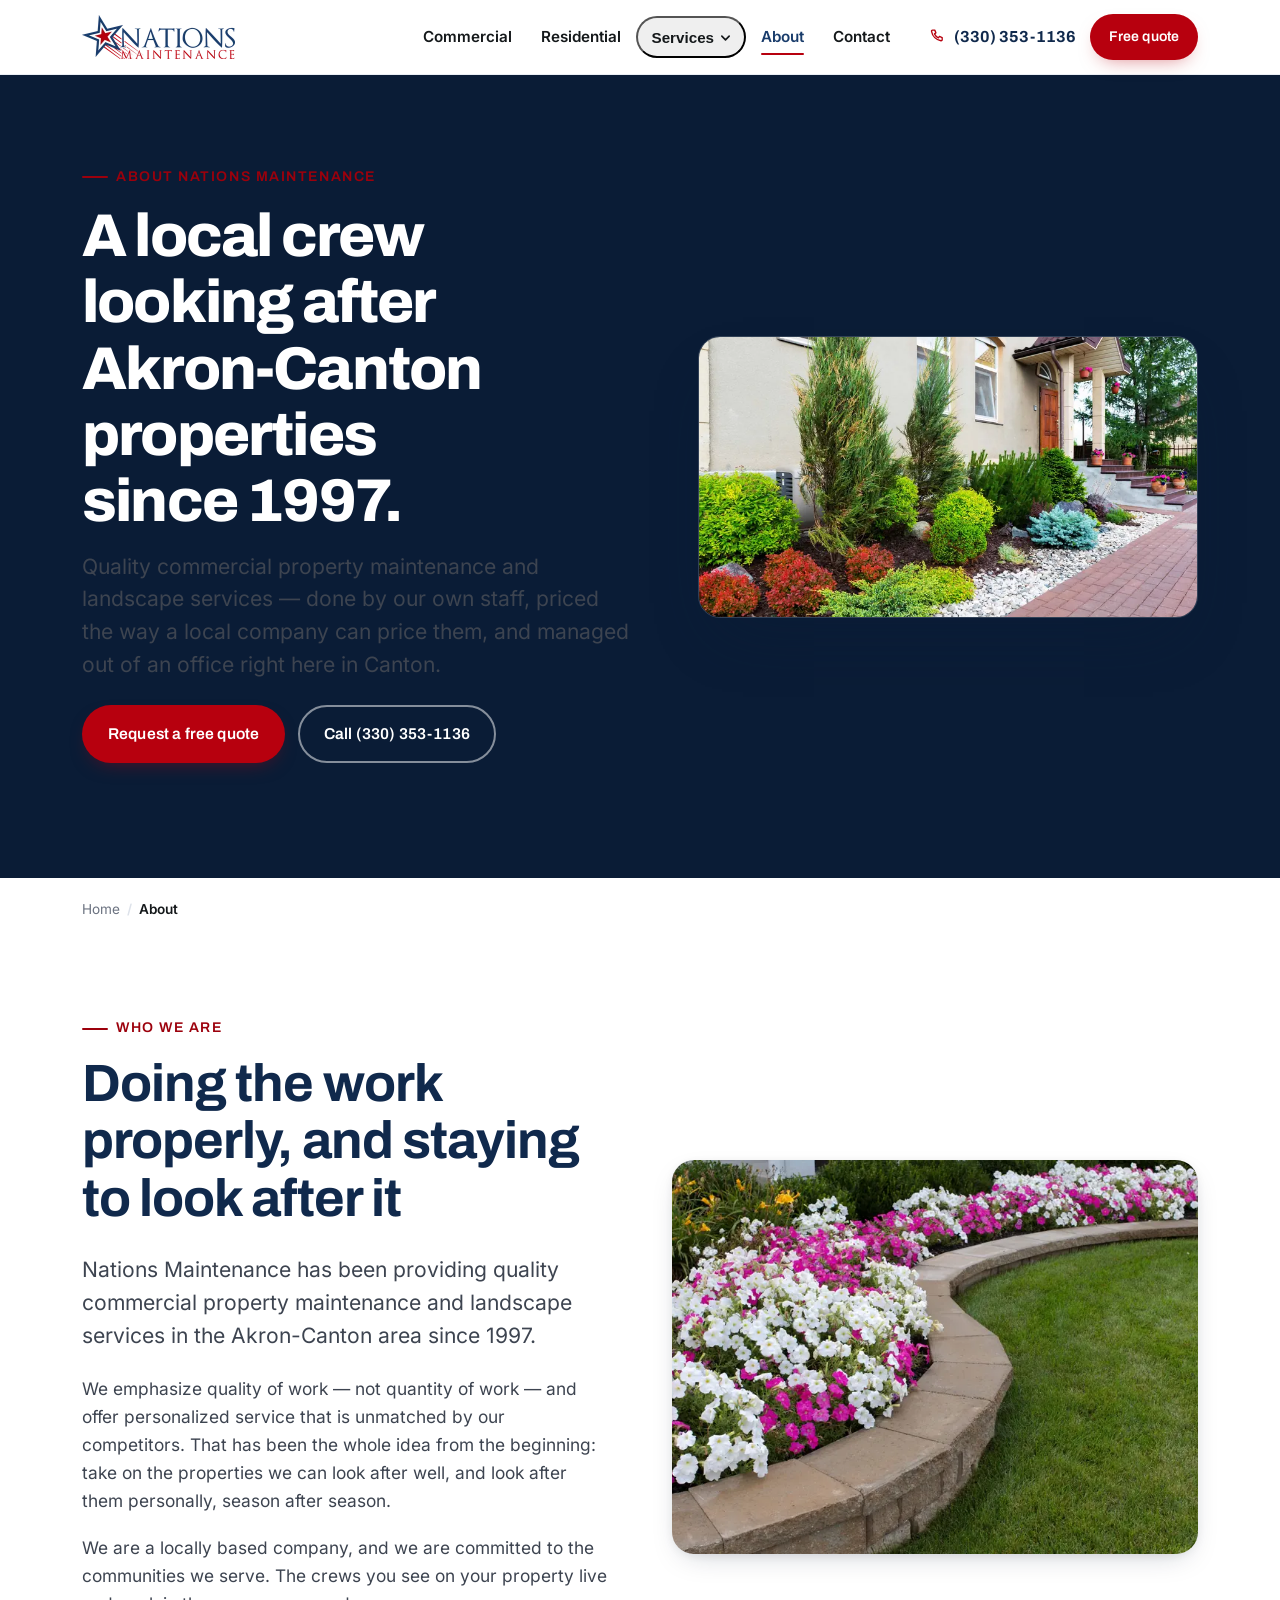
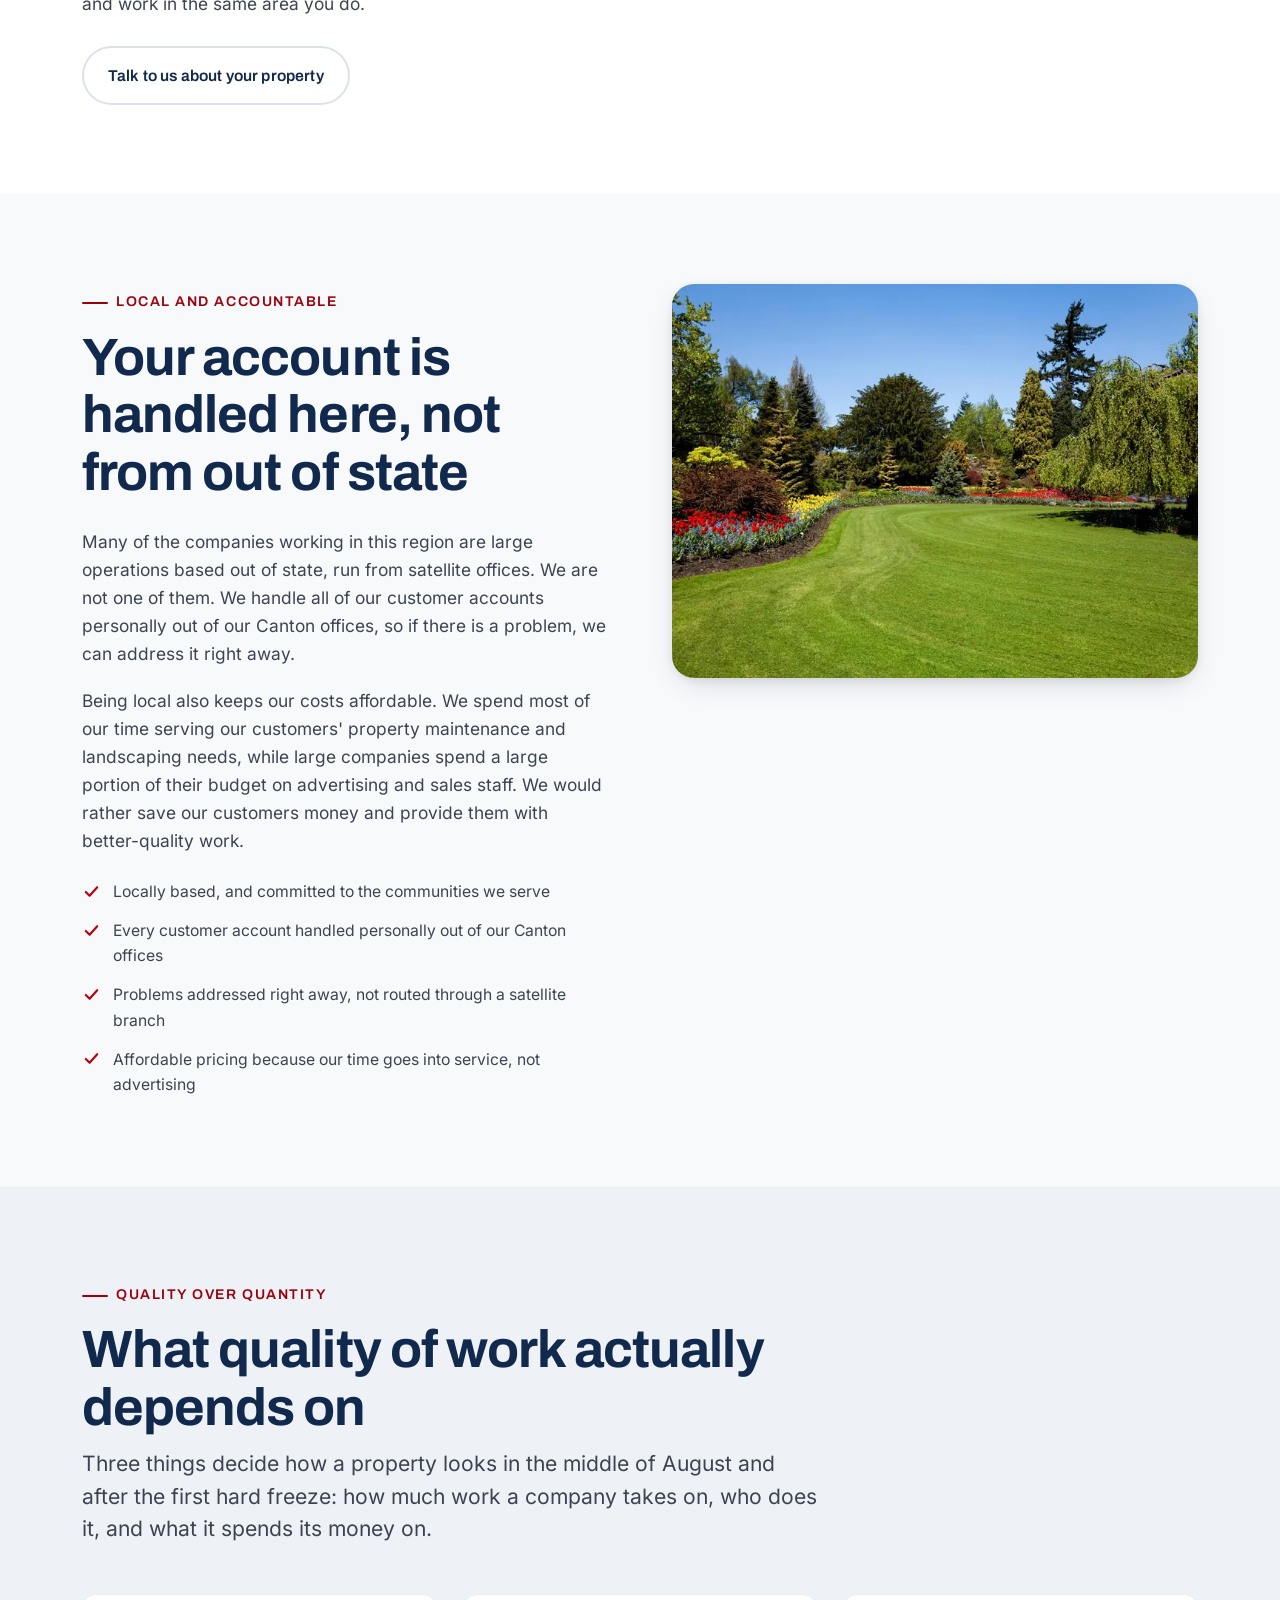
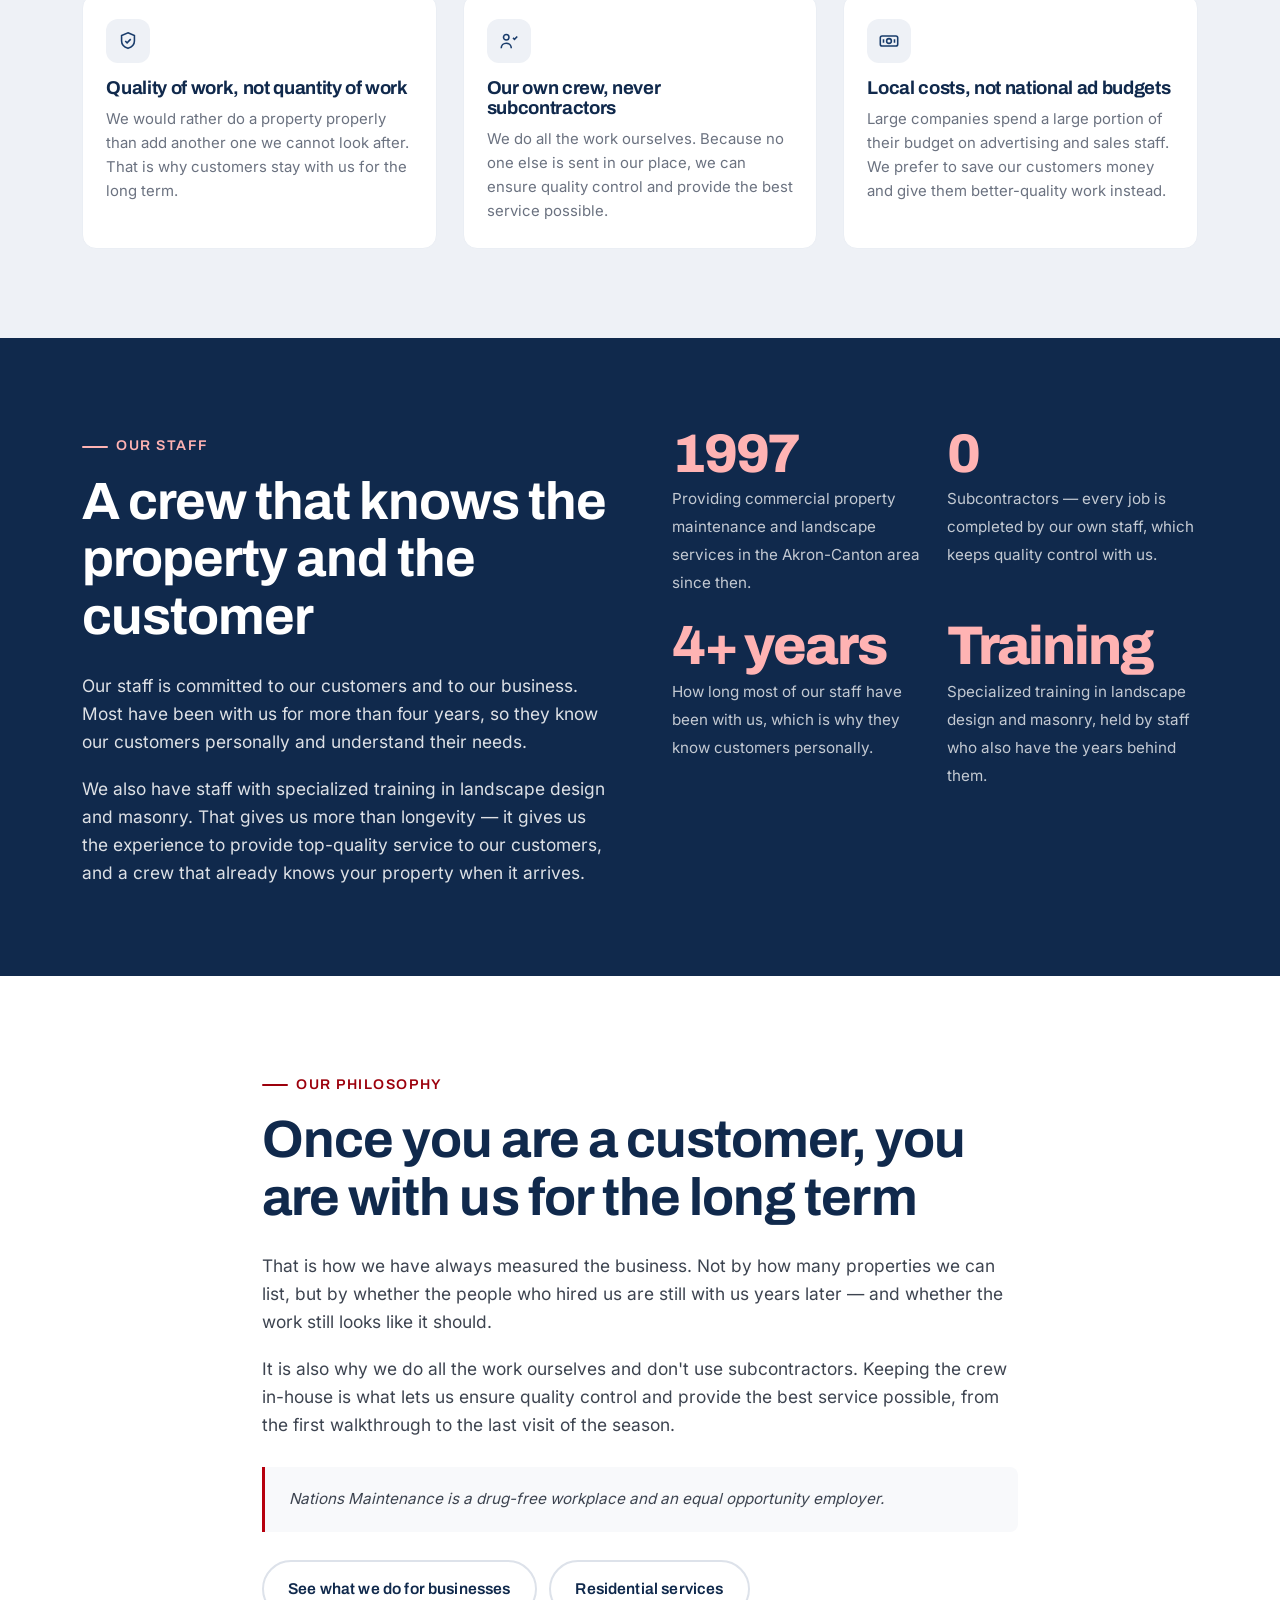
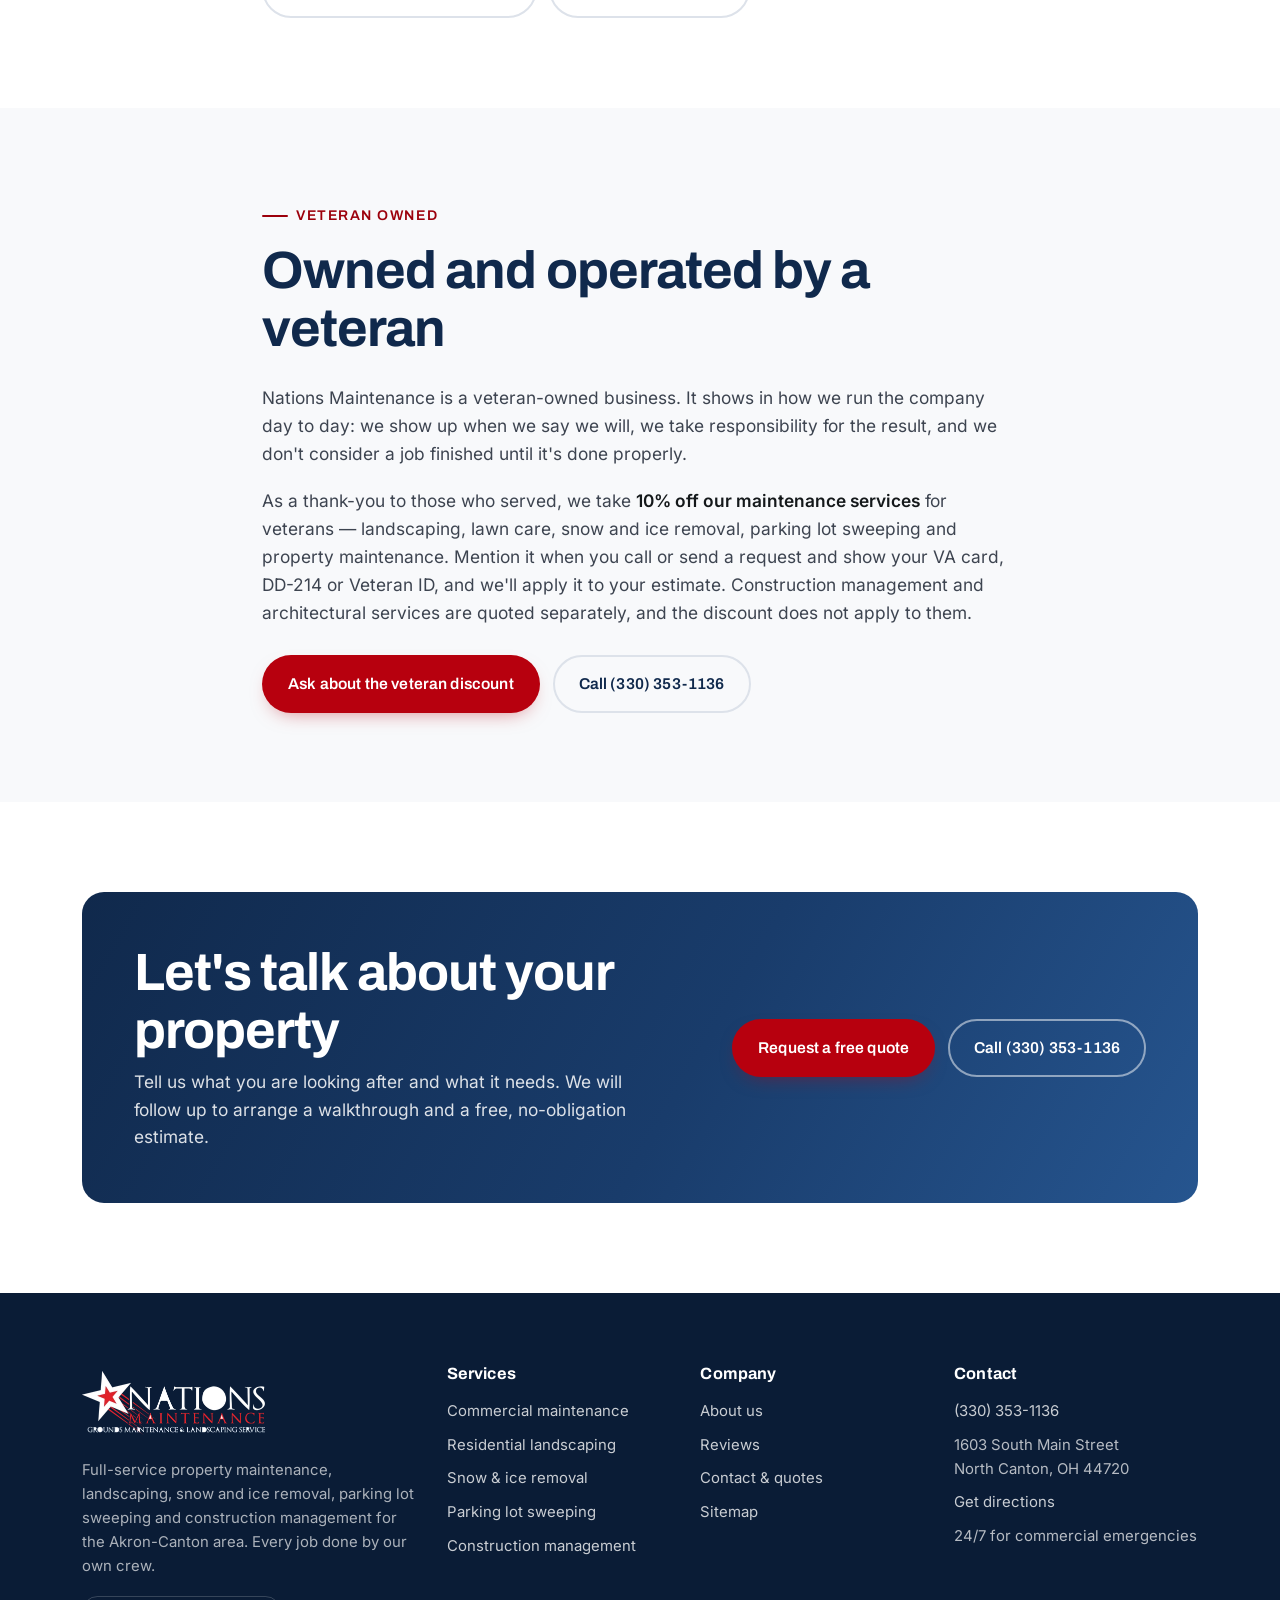
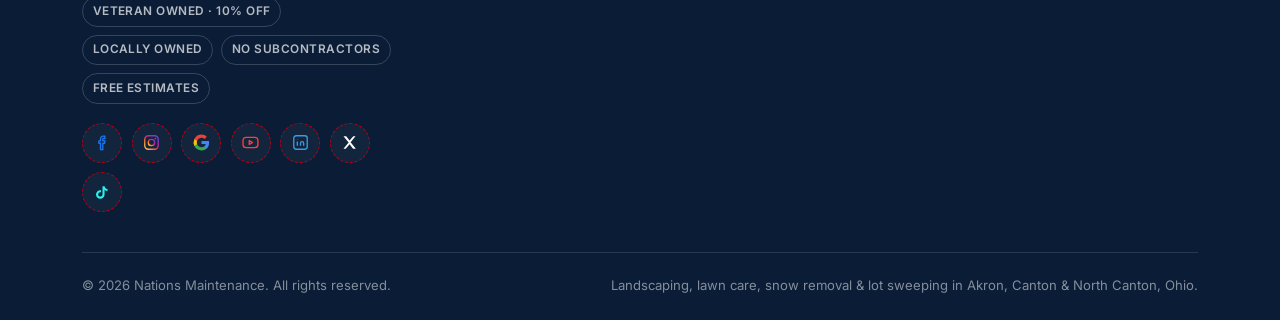
==== commit d434d4f9: "Apply the company logo and rebrand to the navy/red palette" ====
--- a/about/index.html
+++ b/about/index.html
@@ -6,7 +6,7 @@
 <title>About Nations Maintenance | North Canton, Ohio</title>
 <meta name="description" content="Locally based in North Canton since 1997, Nations Maintenance handles every Akron-Canton property account personally — no subcontractors. Call (330) 353-1136.">
 <link rel="canonical" href="https://nationsmaintenance.com/about/">
-<meta name="theme-color" content="#17452f">
+<meta name="theme-color" content="#193c6b">
 <meta property="og:type" content="website">
 <meta property="og:site_name" content="Nations Maintenance">
 <meta property="og:title" content="About Nations Maintenance | North Canton, Ohio">
@@ -15,11 +15,11 @@
 <meta property="og:image" content="https://nationsmaintenance.com/assets/img/hero-landscaping-akron-canton-1024.jpg">
 <meta property="og:locale" content="en_US">
 <meta name="twitter:card" content="summary_large_image">
-<link rel="icon" href="/favicon.svg" type="image/svg+xml">
+<link rel="icon" href="/favicon.png" type="image/png" sizes="64x64">
 <link rel="apple-touch-icon" href="/apple-touch-icon.png">
 <link rel="preload" as="font" type="font/woff2" href="/assets/fonts/inter-400-latin.woff2" crossorigin>
 <link rel="preload" as="font" type="font/woff2" href="/assets/fonts/archivo-700-latin.woff2" crossorigin>
-<link rel="stylesheet" href="/assets/css/styles.css?v=4">
+<link rel="stylesheet" href="/assets/css/styles.css?v=5">
 <link rel="preload" as="image" href="/assets/img/commercial-landscaping-entrance-800.webp"
       imagesrcset="/assets/img/commercial-landscaping-entrance-500.webp 500w, /assets/img/commercial-landscaping-entrance-800.webp 800w"
       imagesizes="(max-width:960px) 92vw, 540px" fetchpriority="high">
@@ -60,15 +60,10 @@
 <header class="site-header">
   <div class="container header-inner">
     <a class="brand" href="/" aria-label="Nations Maintenance — home">
-      <svg class="brand__mark" viewBox="0 0 44 44" role="img" aria-hidden="true" focusable="false">
-        <rect width="44" height="44" rx="11" fill="#17452f"/>
-        <path d="M8 29.5 15.5 14l5 9.5L25 15.5l11 14" fill="none" stroke="#f3eee3" stroke-width="2.6" stroke-linejoin="round" stroke-linecap="round"/>
-        <path d="M8 29.5h28" stroke="#e2631a" stroke-width="2.6" stroke-linecap="round"/>
-      </svg>
-      <span class="brand__text">
-        <span class="brand__name">Nations Maintenance</span>
-        <span class="brand__tag">Akron–Canton · since 1997</span>
-      </span>
+      <picture>
+        <source type="image/webp" srcset="/assets/img/logo-compact.webp">
+        <img class="brand__logo" src="/assets/img/logo-compact.png" alt="Nations Maintenance — grounds maintenance and landscaping service" width="306" height="88" fetchpriority="high" decoding="async">
+      </picture>
     </a>
 
     <nav class="nav" id="site-nav" aria-label="Primary">
@@ -303,15 +298,10 @@
     <div class="footer-grid">
       <div>
         <a class="brand" href="/" aria-label="Nations Maintenance — home">
-          <svg class="brand__mark" viewBox="0 0 44 44" role="img" aria-hidden="true" focusable="false">
-            <rect width="44" height="44" rx="11" fill="#1f5a3e"/>
-            <path d="M8 29.5 15.5 14l5 9.5L25 15.5l11 14" fill="none" stroke="#f3eee3" stroke-width="2.6" stroke-linejoin="round" stroke-linecap="round"/>
-            <path d="M8 29.5h28" stroke="#e2631a" stroke-width="2.6" stroke-linecap="round"/>
-          </svg>
-          <span class="brand__text">
-            <span class="brand__name">Nations Maintenance</span>
-            <span class="brand__tag">Akron–Canton · since 1997</span>
-          </span>
+          <picture>
+            <source type="image/webp" srcset="/assets/img/logo-light.webp">
+            <img class="brand__logo" src="/assets/img/logo-light.png" alt="Nations Maintenance — grounds maintenance and landscaping service" width="365" height="128" loading="lazy" decoding="async">
+          </picture>
         </a>
         <p class="mt-5">Full-service property maintenance, landscaping, snow and ice removal, parking lot sweeping and construction management for the Akron-Canton area. Every job done by our own crew.</p>
         <div class="footer-badges">
@@ -369,6 +359,6 @@
   <a class="btn" href="/contact/">Free quote</a>
 </div>
 
-<script src="/assets/js/main.js?v=4" defer></script>
+<script src="/assets/js/main.js?v=5" defer></script>
 </body>
 </html>
--- a/assets/css/styles.css
+++ b/assets/css/styles.css
@@ -15,24 +15,26 @@
   @font-face{font-family:'Inter';font-style:normal;font-weight:500;font-display:swap;src:url(/assets/fonts/inter-500-latin.woff2) format('woff2');unicode-range:U+0000-00FF, U+0131, U+0152-0153, U+02BB-02BC, U+02C6, U+02DA, U+02DC, U+0304, U+0308, U+0329, U+2000-206F, U+20AC, U+2122, U+2191, U+2193, U+2212, U+2215, U+FEFF, U+FFFD}
   @font-face{font-family:'Inter';font-style:normal;font-weight:600;font-display:swap;src:url(/assets/fonts/inter-600-latin.woff2) format('woff2');unicode-range:U+0000-00FF, U+0131, U+0152-0153, U+02BB-02BC, U+02C6, U+02DA, U+02DC, U+0304, U+0308, U+0329, U+2000-206F, U+20AC, U+2122, U+2191, U+2193, U+2212, U+2215, U+FEFF, U+FFFD}
 
-/* ---------- tokens ---------- */
+/* ---------- tokens ----------
+   The colour tokens below are sampled from the company logo artwork
+   (navy + red + white). */
 :root{
-  --evergreen-900:#0d2318;
-  --evergreen-800:#123527;
-  --evergreen-700:#17452f;
-  --evergreen-600:#1f5a3e;
-  --moss:#3d7a58;
-  --orange-500:#e2631a;
-  --orange-600:#c4510f;
-  --orange-050:#fdf1e7;
+  --navy-900:#0a1c36;
+  --navy-800:#10294c;
+  --navy-700:#193c6b;
+  --navy-600:#26558f;
+  --blue-400:#4a7fbe;
+  --red-500:#b7000e;
+  --red-600:#9c000c;
+  --red-050:#fdecec;
   --ink:#14181a;
-  --ink-soft:#3f4649;
-  --ink-mute:#6b7275;
-  --sand-050:#faf7f1;
-  --sand-100:#f3eee3;
-  --sand-200:#e7dfcd;
-  --line:#e2dbcb;
-  --line-soft:#efeade;
+  --ink-soft:#3d4450;
+  --ink-mute:#6b7280;
+  --slate-050:#f8f9fb;
+  --slate-100:#eef1f6;
+  --slate-200:#dfe4ee;
+  --slate-line:#dde2ea;
+  --slate-line-soft:#eaeef4;
   --paper:#ffffff;
 
   --container:1180px;
@@ -40,8 +42,8 @@
   --radius:14px;
   --radius-lg:22px;
   --shadow-sm:0 1px 2px rgba(20,24,26,.06), 0 2px 8px rgba(20,24,26,.05);
-  --shadow:0 10px 30px -12px rgba(13,35,24,.25), 0 2px 8px rgba(20,24,26,.06);
-  --shadow-lg:0 30px 60px -24px rgba(13,35,24,.45);
+  --shadow:0 10px 30px -12px rgba(10,28,54,.25), 0 2px 8px rgba(20,24,26,.06);
+  --shadow-lg:0 30px 60px -24px rgba(10,28,54,.45);
 
   --font-display:"Archivo","Helvetica Neue",Arial,sans-serif;
   --font-body:"Inter",-apple-system,BlinkMacSystemFont,"Segoe UI",Roboto,sans-serif;
@@ -71,36 +73,36 @@
   -webkit-font-smoothing:antialiased;
   overflow-x:hidden;
 }
-h1,h2,h3,h4,h5{font-family:var(--font-display);color:var(--evergreen-800);margin:0 0 .5em;line-height:1.1;letter-spacing:-.018em;font-weight:700}
+h1,h2,h3,h4,h5{font-family:var(--font-display);color:var(--navy-800);margin:0 0 .5em;line-height:1.1;letter-spacing:-.018em;font-weight:700}
 h1{font-size:var(--step-5);font-weight:800;letter-spacing:-.03em}
 h2{font-size:var(--step-4)}
 h3{font-size:var(--step-2)}
 h4{font-size:var(--step-1);letter-spacing:-.01em}
 p{margin:0 0 1.1em}
 p:last-child{margin-bottom:0}
-a{color:var(--evergreen-700);text-decoration-thickness:1px;text-underline-offset:3px}
-a:hover{color:var(--orange-600)}
+a{color:var(--navy-700);text-decoration-thickness:1px;text-underline-offset:3px}
+a:hover{color:var(--red-600)}
 img,svg,video{display:block;max-width:100%;height:auto}
 ul,ol{margin:0 0 1.1em;padding-left:1.15em}
 li{margin-bottom:.4em}
 strong{color:var(--ink);font-weight:600}
-hr{border:0;border-top:1px solid var(--line);margin:2.5rem 0}
-:focus-visible{outline:3px solid var(--orange-500);outline-offset:3px;border-radius:4px}
-::selection{background:var(--evergreen-700);color:#fff}
+hr{border:0;border-top:1px solid var(--slate-line);margin:2.5rem 0}
+:focus-visible{outline:3px solid var(--red-500);outline-offset:3px;border-radius:4px}
+::selection{background:var(--navy-700);color:#fff}
 
 /* ---------- utilities ---------- */
 .container{width:100%;max-width:var(--container);margin-inline:auto;padding-inline:var(--gutter)}
 .container--narrow{max-width:820px}
 .skip-link{
   position:absolute;left:1rem;top:-4rem;z-index:200;
-  background:var(--evergreen-800);color:#fff;padding:.7rem 1.1rem;border-radius:0 0 var(--radius-sm) var(--radius-sm);
+  background:var(--navy-800);color:#fff;padding:.7rem 1.1rem;border-radius:0 0 var(--radius-sm) var(--radius-sm);
   font-weight:600;text-decoration:none;transition:top .18s ease;
 }
 .skip-link:focus{top:0;color:#fff}
 .kicker{
   display:inline-flex;align-items:center;gap:.5rem;
   font-family:var(--font-display);font-weight:600;font-size:var(--step--1);
-  letter-spacing:.11em;text-transform:uppercase;color:var(--orange-600);
+  letter-spacing:.11em;text-transform:uppercase;color:var(--red-600);
   margin:0 0 .9rem;
 }
 .kicker::before{content:"";width:26px;height:2px;background:currentColor;border-radius:2px}
@@ -114,7 +116,7 @@
 
 /* ---------- buttons ---------- */
 .btn{
-  --btn-bg:var(--orange-500);
+  --btn-bg:var(--red-500);
   --btn-fg:#fff;
   display:inline-flex;align-items:center;justify-content:center;gap:.55rem;
   font-family:var(--font-display);font-weight:600;font-size:.98rem;letter-spacing:.01em;
@@ -122,22 +124,22 @@
   background:var(--btn-bg);color:var(--btn-fg);
   border:2px solid transparent;text-decoration:none;cursor:pointer;
   transition:transform .16s ease,background-color .16s ease,color .16s ease,border-color .16s ease,box-shadow .16s ease;
-  box-shadow:0 8px 20px -10px rgba(226,99,26,.75);
+  box-shadow:0 8px 20px -10px rgba(183,0,14,.55);
   white-space:nowrap;
 }
-.btn:hover{background:var(--orange-600);color:#fff;transform:translateY(-2px);box-shadow:0 14px 26px -12px rgba(196,81,15,.8)}
+.btn:hover{background:var(--red-600);color:#fff;transform:translateY(-2px);box-shadow:0 14px 26px -12px rgba(140,0,10,.55)}
 .btn:active{transform:translateY(0)}
 .btn svg{width:18px;height:18px;flex:none}
 .btn--ghost{
   --btn-bg:transparent;--btn-fg:#fff;border-color:rgba(255,255,255,.5);box-shadow:none;
 }
 .btn--ghost:hover{background:rgba(255,255,255,.12);border-color:#fff;color:#fff}
-.btn--dark{--btn-bg:var(--evergreen-800);box-shadow:0 8px 20px -12px rgba(13,35,24,.8)}
-.btn--dark:hover{background:var(--evergreen-900)}
+.btn--dark{--btn-bg:var(--navy-800);box-shadow:0 8px 20px -12px rgba(10,28,54,.8)}
+.btn--dark:hover{background:var(--navy-900)}
 .btn--outline{
-  --btn-bg:transparent;--btn-fg:var(--evergreen-800);border-color:var(--line);box-shadow:none;
-}
-.btn--outline:hover{background:var(--sand-050);border-color:var(--evergreen-700);color:var(--evergreen-800)}
+  --btn-bg:transparent;--btn-fg:var(--navy-800);border-color:var(--slate-line);box-shadow:none;
+}
+.btn--outline:hover{background:var(--slate-050);border-color:var(--navy-700);color:var(--navy-800)}
 .btn--block{width:100%}
 .btn--sm{padding:.6rem 1.05rem;min-height:0;font-size:.88rem}
 .btn-row{display:flex;flex-wrap:wrap;gap:.8rem;align-items:center}
@@ -149,21 +151,19 @@
   background:rgba(255,255,255,.86);
   backdrop-filter:saturate(160%) blur(14px);
   -webkit-backdrop-filter:saturate(160%) blur(14px);
-  border-bottom:1px solid var(--line-soft);
-}
-.site-header.is-scrolled{box-shadow:0 6px 24px -18px rgba(13,35,24,.5)}
+  border-bottom:1px solid var(--slate-line-soft);
+}
+.site-header.is-scrolled{box-shadow:0 6px 24px -18px rgba(10,28,54,.5)}
 .header-inner{
   display:flex;align-items:center;gap:1.25rem;
   min-height:74px;
 }
 .brand{
-  display:flex;align-items:center;gap:.7rem;text-decoration:none;color:var(--evergreen-800);
+  display:flex;align-items:center;gap:.7rem;text-decoration:none;color:var(--navy-800);
   margin-right:auto;padding:.35rem 0;
 }
-.brand__mark{width:40px;height:40px;flex:none}
-.brand__text{display:flex;flex-direction:column;line-height:1.05}
-.brand__name{font-family:var(--font-display);font-weight:800;font-size:1.16rem;letter-spacing:-.02em}
-.brand__tag{font-size:.68rem;font-weight:600;letter-spacing:.06em;text-transform:uppercase;color:var(--ink-mute)}
+.brand__logo{height:44px;width:auto;display:block}
+.site-footer .brand__logo{height:64px}
 
 .nav{display:flex;align-items:center;gap:.2rem}
 .nav__list{display:flex;align-items:center;gap:.1rem;list-style:none;margin:0;padding:0}
@@ -173,17 +173,17 @@
   padding:.65rem .85rem;border-radius:999px;
   font-weight:600;font-size:.95rem;color:var(--ink);text-decoration:none;
 }
-.nav__link:hover,.nav__link[aria-expanded="true"]{background:var(--sand-100);color:var(--evergreen-800)}
-.nav__link[aria-current="page"]{color:var(--evergreen-700)}
+.nav__link:hover,.nav__link[aria-expanded="true"]{background:var(--slate-100);color:var(--navy-800)}
+.nav__link[aria-current="page"]{color:var(--navy-700)}
 .nav__link[aria-current="page"]::after{
-  content:"";position:absolute;left:.85rem;right:.85rem;bottom:.28rem;height:2px;background:var(--orange-500);border-radius:2px;
+  content:"";position:absolute;left:.85rem;right:.85rem;bottom:.28rem;height:2px;background:var(--red-500);border-radius:2px;
 }
 .nav__item--cta{display:none}
 .nav__caret{width:11px;height:11px;transition:transform .2s ease}
 .nav__link[aria-expanded="true"] .nav__caret{transform:rotate(180deg)}
 .nav__drop{
   position:absolute;top:calc(100% + .5rem);left:0;min-width:265px;
-  background:var(--paper);border:1px solid var(--line-soft);border-radius:var(--radius);
+  background:var(--paper);border:1px solid var(--slate-line-soft);border-radius:var(--radius);
   box-shadow:var(--shadow-lg);padding:.5rem;list-style:none;margin:0;
   display:grid;gap:.1rem;
 }
@@ -198,21 +198,21 @@
   display:block;padding:.6rem .75rem;border-radius:var(--radius-sm);text-decoration:none;
   font-size:.94rem;font-weight:500;color:var(--ink);
 }
-.nav__drop a:hover{background:var(--sand-050);color:var(--evergreen-700)}
+.nav__drop a:hover{background:var(--slate-050);color:var(--navy-700)}
 .nav__drop small{display:block;font-size:.78rem;color:var(--ink-mute);font-weight:400}
 
 .header-cta{display:flex;align-items:center;gap:.6rem}
 .header-phone{
   display:inline-flex;align-items:center;gap:.5rem;
-  font-family:var(--font-display);font-weight:700;font-size:1rem;color:var(--evergreen-800);
+  font-family:var(--font-display);font-weight:700;font-size:1rem;color:var(--navy-800);
   text-decoration:none;padding:.5rem .3rem;
 }
-.header-phone svg{width:17px;height:17px;color:var(--orange-500)}
-.header-phone:hover{color:var(--orange-600)}
+.header-phone svg{width:17px;height:17px;color:var(--red-500)}
+.header-phone:hover{color:var(--red-600)}
 
 .nav-toggle{
   display:none;align-items:center;justify-content:center;
-  width:46px;height:46px;border-radius:12px;border:1px solid var(--line);
+  width:46px;height:46px;border-radius:12px;border:1px solid var(--slate-line);
   background:var(--paper);cursor:pointer;padding:0;
 }
 .nav-toggle span{position:relative;display:block;width:19px;height:2px;background:var(--ink);border-radius:2px;transition:.2s}
@@ -224,7 +224,7 @@
 .nav-toggle[aria-expanded="true"] span::after{top:0;transform:rotate(-45deg)}
 
 /* ---------- hero ---------- */
-.hero{position:relative;background:var(--evergreen-900);color:#fff;overflow:hidden}
+.hero{position:relative;background:var(--navy-900);color:#fff;overflow:hidden}
 .hero__media{position:absolute;inset:0;z-index:0}
 .hero__media img{width:100%;height:100%;object-fit:cover;object-position:center 42%}
 /* <picture> wrappers must fill their box or the hero collapses */
@@ -234,8 +234,8 @@
 .hero__media::after{
   content:"";position:absolute;inset:0;
   background:
-    linear-gradient(180deg,rgba(8,26,18,.8) 0%,rgba(8,26,18,.5) 44%,rgba(8,26,18,.72) 100%),
-    linear-gradient(100deg,rgba(9,29,20,.95) 0%,rgba(9,29,20,.66) 44%,rgba(9,29,20,.12) 100%);
+    linear-gradient(180deg,rgba(8,20,38,.8) 0%,rgba(8,20,38,.5) 44%,rgba(8,20,38,.72) 100%),
+    linear-gradient(100deg,rgba(10,28,54,.95) 0%,rgba(10,28,54,.66) 44%,rgba(10,28,54,.12) 100%);
 }
 .hero__inner{
   position:relative;z-index:1;
@@ -250,13 +250,13 @@
   font-size:.82rem;font-weight:600;letter-spacing:.02em;margin-bottom:1.3rem;
   backdrop-filter:blur(6px);
 }
-.hero__badge .dot{width:8px;height:8px;border-radius:50%;background:#5ddc93;box-shadow:0 0 0 4px rgba(93,220,147,.22)}
+.hero__badge .dot{width:8px;height:8px;border-radius:50%;background:#ff9f9f;box-shadow:0 0 0 4px rgba(255,159,159,.22)}
 .hero h1{color:#fff;margin-bottom:1rem;text-wrap:balance}
 .hero__lead{font-size:clamp(1.05rem,1rem + .45vw,1.32rem);color:rgba(255,255,255,.9);max-width:34rem;margin-bottom:2rem}
 .hero__ctas{margin-bottom:2rem}
 .hero__points{display:flex;flex-wrap:wrap;gap:.4rem 1.6rem;list-style:none;margin:0;padding:0;font-size:.92rem;color:rgba(255,255,255,.88)}
 .hero__points li{display:flex;align-items:center;gap:.5rem;margin:0}
-.hero__points svg{width:16px;height:16px;color:#7fe0a9;flex:none}
+.hero__points svg{width:16px;height:16px;color:#ff9f9f;flex:none}
 .hero__card{
   background:rgba(255,255,255,.1);border:1px solid rgba(255,255,255,.22);
   backdrop-filter:blur(10px);border-radius:var(--radius-lg);
@@ -266,7 +266,7 @@
 .hero__card p{color:rgba(255,255,255,.86);font-size:.95rem}
 .hero__card ul{list-style:none;margin:1.1rem 0 0;padding:0;display:grid;gap:.6rem;font-size:.92rem;color:rgba(255,255,255,.9)}
 .hero__card li{display:flex;gap:.6rem;align-items:flex-start;margin:0}
-.hero__card svg{width:17px;height:17px;color:#7fe0a9;flex:none;margin-top:.2rem}
+.hero__card svg{width:17px;height:17px;color:#ff9f9f;flex:none;margin-top:.2rem}
 
 /* split (inner page) hero */
 .hero--split .hero__inner{grid-template-columns:minmax(0,1.05fr) minmax(0,.95fr);gap:clamp(2rem,5vw,4rem)}
@@ -276,32 +276,33 @@
 .hero__figure--tall img{aspect-ratio:4/3}
 
 /* ---------- trust strip ---------- */
-.trust{background:var(--sand-100);border-bottom:1px solid var(--line)}
+.trust{background:var(--slate-100);border-bottom:1px solid var(--slate-line)}
 .trust__list{
   display:grid;grid-template-columns:repeat(auto-fit,minmax(200px,1fr));gap:1px;
   list-style:none;margin:0;padding:0;
 }
 .trust__list li{
-  margin:0;padding:1.4rem 1.2rem 1.4rem 1.35rem;position:relative;background:var(--sand-100);
-}
-.trust__list li::before{content:"";position:absolute;left:0;top:1.5rem;bottom:1.5rem;width:3px;border-radius:3px;background:var(--orange-500)}
+  margin:0;padding:1.4rem 1.2rem 1.4rem 1.35rem;position:relative;background:var(--slate-100);
+}
+.trust__list li::before{content:"";position:absolute;left:0;top:1.5rem;bottom:1.5rem;width:3px;border-radius:3px;background:var(--red-500)}
 .trust__list b{
-  display:block;font-family:var(--font-display);font-size:1.55rem;line-height:1;color:var(--evergreen-800);
+  display:block;font-family:var(--font-display);font-size:1.55rem;line-height:1;color:var(--navy-800);
   margin-bottom:.35rem;letter-spacing:-.02em;
 }
 .trust__list span{font-size:.9rem;color:var(--ink-mute)}
 /* Items given extra weight: the label goes to the accent colour and the cell
-   takes a faint warm tint, so the key credentials read before the detail. */
-.trust__list li.is-highlight{background:linear-gradient(rgba(226,99,26,.07),rgba(226,99,26,.07)),var(--sand-100)}
-.trust__list li.is-highlight b{color:var(--orange-600)}
+   takes a faint accent tint, so the key credentials read before the detail. */
+.trust__list li.is-highlight{background:linear-gradient(rgba(183,0,14,.06),rgba(183,0,14,.06)),var(--slate-100)}
+.trust__list li.is-highlight b{color:var(--red-600)}
 
 /* ---------- sections ---------- */
 .section{padding-block:var(--section-y)}
-.section--sand{background:var(--sand-050)}
-.section--sand2{background:var(--sand-100)}
-.section--dark{background:var(--evergreen-800);color:rgba(255,255,255,.86)}
+.section--sand{background:var(--slate-050)}
+.section--sand2{background:var(--slate-100)}
+.section--dark{background:var(--navy-800);color:rgba(255,255,255,.86)}
 .section--dark h2,.section--dark h3,.section--dark h4{color:#fff}
-.section--dark a:not(.btn){color:#a9e6c4}
+.section--dark a:not(.btn){color:#ffb3b3}
+.section--dark .kicker,.section--ink .kicker{color:#ffb3b3}
 .section--dark .lead{color:rgba(255,255,255,.82)}
 .section--ink{background:var(--ink);color:rgba(255,255,255,.82)}
 .section--ink h2,.section--ink h3{color:#fff}
@@ -318,17 +319,17 @@
 .grid--4{grid-template-columns:repeat(4,minmax(0,1fr))}
 
 .card{
-  background:var(--paper);border:1px solid var(--line-soft);border-radius:var(--radius);
+  background:var(--paper);border:1px solid var(--slate-line-soft);border-radius:var(--radius);
   overflow:hidden;display:flex;flex-direction:column;
   transition:transform .2s ease,box-shadow .2s ease,border-color .2s ease;
 }
-.card:hover{transform:translateY(-4px);box-shadow:var(--shadow);border-color:var(--line)}
-.card__media{position:relative;overflow:hidden;background:var(--sand-100)}
+.card:hover{transform:translateY(-4px);box-shadow:var(--shadow);border-color:var(--slate-line)}
+.card__media{position:relative;overflow:hidden;background:var(--slate-100)}
 .card__media img{width:100%;aspect-ratio:3/2;object-fit:cover;transition:transform .5s ease}
 .card:hover .card__media img{transform:scale(1.045)}
 .card__tag{
   position:absolute;left:.85rem;top:.85rem;z-index:1;
-  background:rgba(13,35,24,.82);color:#fff;font-size:.72rem;font-weight:600;
+  background:rgba(10,28,54,.82);color:#fff;font-size:.72rem;font-weight:600;
   letter-spacing:.06em;text-transform:uppercase;padding:.34rem .62rem;border-radius:999px;
   backdrop-filter:blur(4px);
 }
@@ -336,21 +337,21 @@
 .card__body h3{margin:0;font-size:var(--step-1)}
 .card__body p{font-size:.95rem;margin:0;color:var(--ink-mute)}
 .card__link{
-  margin-top:auto;padding-top:.9rem;font-weight:600;font-size:.92rem;color:var(--orange-600);
+  margin-top:auto;padding-top:.9rem;font-weight:600;font-size:.92rem;color:var(--red-600);
   text-decoration:none;display:inline-flex;align-items:center;gap:.4rem;
 }
 .card__link::after{content:"→";transition:transform .18s ease}
 .card__link:hover::after{transform:translateX(4px)}
 
 .tile{
-  background:var(--paper);border:1px solid var(--line-soft);border-radius:var(--radius);
+  background:var(--paper);border:1px solid var(--slate-line-soft);border-radius:var(--radius);
   padding:1.5rem 1.45rem;display:flex;flex-direction:column;gap:.55rem;
   transition:border-color .18s ease,box-shadow .18s ease,transform .18s ease;
 }
-.tile:hover{border-color:var(--moss);box-shadow:var(--shadow-sm);transform:translateY(-2px)}
+.tile:hover{border-color:var(--blue-400);box-shadow:var(--shadow-sm);transform:translateY(-2px)}
 .tile__icon{
   width:44px;height:44px;border-radius:12px;display:grid;place-items:center;
-  background:var(--sand-100);color:var(--evergreen-700);margin-bottom:.35rem;
+  background:var(--slate-100);color:var(--navy-700);margin-bottom:.35rem;
 }
 .tile__icon svg{width:22px;height:22px}
 .tile h3{font-size:1.16rem;margin:0}
@@ -363,7 +364,7 @@
   border-radius:var(--radius);padding:1.5rem 1.4rem;
   display:flex;flex-direction:column;gap:.4rem;
 }
-.offer__amount{font-family:var(--font-display);font-weight:800;font-size:clamp(1.7rem,3vw,2.15rem);color:#ffb27a;line-height:1;letter-spacing:-.03em}
+.offer__amount{font-family:var(--font-display);font-weight:800;font-size:clamp(1.7rem,3vw,2.15rem);color:#ffb3b3;line-height:1;letter-spacing:-.03em}
 .offer__label{font-weight:600;color:#fff;font-size:.98rem}
 .offer p{margin:0;font-size:.9rem;color:rgba(255,255,255,.72)}
 
@@ -371,10 +372,11 @@
 .stat-list{display:grid;gap:1.5rem}
 .stat b{
   display:block;font-family:var(--font-display);font-weight:800;font-size:clamp(2.3rem,5vw,3.4rem);
-  line-height:.95;color:var(--orange-500);letter-spacing:-.04em;margin-bottom:.3rem;
+  line-height:.95;color:var(--red-500);letter-spacing:-.04em;margin-bottom:.3rem;
 }
 .stat span{font-size:.95rem;color:var(--ink-mute)}
 .section--dark .stat span,.section--ink .stat span{color:rgba(255,255,255,.75)}
+.section--dark .stat b,.section--ink .stat b{color:#ffb3b3}
 
 /* ---------- split content ---------- */
 .split{display:grid;grid-template-columns:minmax(0,1fr) minmax(0,1fr);gap:clamp(1.75rem,5vw,4rem);align-items:center}
@@ -384,9 +386,9 @@
 
 .check-list{list-style:none;margin:1.5rem 0 0;padding:0;display:grid;gap:.85rem}
 .check-list li{display:flex;gap:.75rem;align-items:flex-start;margin:0;font-size:.98rem;color:var(--ink-soft)}
-.check-list svg{width:19px;height:19px;flex:none;color:var(--orange-500);margin-top:.18rem}
+.check-list svg{width:19px;height:19px;flex:none;color:var(--red-500);margin-top:.18rem}
 .section--dark .check-list li,.section--ink .check-list li{color:rgba(255,255,255,.86)}
-.section--dark .check-list svg,.section--ink .check-list svg{color:#7fe0a9}
+.section--dark .check-list svg,.section--ink .check-list svg{color:#ff9f9f}
 
 /* numbered steps */
 .steps{counter-reset:step;display:grid;gap:1.25rem}
@@ -397,10 +399,10 @@
   position:absolute;top:0;left:0;
   width:2.25rem;height:2.25rem;border-radius:50%;
   display:grid;place-items:center;
-  background:var(--evergreen-800);color:#fff;
+  background:var(--navy-800);color:#fff;
   font-family:var(--font-display);font-weight:700;font-size:1rem;
 }
-.step::after{content:"";position:absolute;top:1.1rem;left:2.75rem;right:-.6rem;height:1px;background:var(--line)}
+.step::after{content:"";position:absolute;top:1.1rem;left:2.75rem;right:-.6rem;height:1px;background:var(--slate-line)}
 .steps--4 .step:last-child::after{display:none}
 .step h3{font-size:1.12rem;margin-bottom:.4rem}
 .step p{font-size:.93rem;color:var(--ink-mute);margin:0}
@@ -410,20 +412,20 @@
 .numbered li{display:flex;gap:1rem;align-items:flex-start;margin:0}
 .numbered .num{
   flex:none;width:2.1rem;height:2.1rem;border-radius:50%;display:grid;place-items:center;
-  background:var(--sand-100);color:var(--evergreen-800);font-family:var(--font-display);font-weight:700;font-size:.95rem;
+  background:var(--slate-100);color:var(--navy-800);font-family:var(--font-display);font-weight:700;font-size:.95rem;
 }
 .numbered strong{display:block;color:var(--ink);font-weight:600}
 .numbered span{font-size:.95rem;color:var(--ink-mute)}
 
 /* ---------- facts table ---------- */
-.facts{display:grid;gap:1px;background:var(--line);border:1px solid var(--line);border-radius:var(--radius);overflow:hidden}
+.facts{display:grid;gap:1px;background:var(--slate-line);border:1px solid var(--slate-line);border-radius:var(--radius);overflow:hidden}
 .facts>div{background:var(--paper);padding:1.25rem 1.4rem}
 .facts h3{font-size:1.05rem;margin-bottom:.3rem}
 .facts p{font-size:.92rem;color:var(--ink-mute);margin:0}
 
 .quote{
-  margin:1.75rem 0 0;padding:1.25rem 1.5rem;border-left:3px solid var(--orange-500);
-  background:var(--sand-050);border-radius:0 var(--radius-sm) var(--radius-sm) 0;
+  margin:1.75rem 0 0;padding:1.25rem 1.5rem;border-left:3px solid var(--red-500);
+  background:var(--slate-050);border-radius:0 var(--radius-sm) var(--radius-sm) 0;
   font-size:.95rem;color:var(--ink-soft);font-style:italic;
 }
 
@@ -431,26 +433,26 @@
 .crumbs{padding-top:1.25rem;font-size:.85rem;color:var(--ink-mute)}
 .crumbs ol{list-style:none;display:flex;flex-wrap:wrap;gap:.45rem;margin:0;padding:0}
 .crumbs li{margin:0;display:flex;gap:.45rem;align-items:center}
-.crumbs li+li::before{content:"/";color:var(--line)}
+.crumbs li+li::before{content:"/";color:var(--slate-line)}
 .crumbs a{text-decoration:none;color:var(--ink-mute)}
-.crumbs a:hover{color:var(--orange-600);text-decoration:underline}
+.crumbs a:hover{color:var(--red-600);text-decoration:underline}
 .crumbs [aria-current="page"]{color:var(--ink);font-weight:600}
 
 /* ---------- FAQ ---------- */
 .faq{display:grid;gap:.7rem}
 .faq details{
-  background:var(--paper);border:1px solid var(--line-soft);border-radius:var(--radius);
+  background:var(--paper);border:1px solid var(--slate-line-soft);border-radius:var(--radius);
   padding:0 1.25rem;transition:border-color .18s ease,box-shadow .18s ease;
 }
-.faq details[open]{border-color:var(--line);box-shadow:var(--shadow-sm)}
+.faq details[open]{border-color:var(--slate-line);box-shadow:var(--shadow-sm)}
 .faq summary{
   cursor:pointer;list-style:none;padding:1.1rem 2rem 1.1rem 0;position:relative;
-  font-family:var(--font-display);font-weight:600;font-size:1.05rem;color:var(--evergreen-800);
+  font-family:var(--font-display);font-weight:600;font-size:1.05rem;color:var(--navy-800);
 }
 .faq summary::-webkit-details-marker{display:none}
 .faq summary::after{
   content:"";position:absolute;right:.15rem;top:50%;width:11px;height:11px;
-  border-right:2px solid var(--orange-500);border-bottom:2px solid var(--orange-500);
+  border-right:2px solid var(--red-500);border-bottom:2px solid var(--red-500);
   transform:translateY(-70%) rotate(45deg);transition:transform .2s ease;
 }
 .faq details[open] summary::after{transform:translateY(-30%) rotate(-135deg)}
@@ -467,7 +469,7 @@
 .contact-list .icon svg{width:19px;height:19px}
 .contact-list dt,.contact-list strong{display:block;font-size:.76rem;letter-spacing:.1em;text-transform:uppercase;color:rgba(255,255,255,.6);font-weight:600;margin-bottom:.15rem}
 .contact-list a{color:#fff;font-weight:600;font-size:1.06rem;text-decoration:none}
-.contact-list a:hover{color:#ffb27a;text-decoration:underline}
+.contact-list a:hover{color:#ffb3b3;text-decoration:underline}
 .contact-list span{color:rgba(255,255,255,.85)}
 
 .form-card{background:var(--paper);border-radius:var(--radius-lg);padding:clamp(1.4rem,3vw,2.25rem);box-shadow:var(--shadow-lg)}
@@ -478,14 +480,14 @@
 .field label{font-size:.82rem;font-weight:600;color:var(--ink-soft);letter-spacing:.01em}
 .field input,.field select,.field textarea{
   font-family:var(--font-body);font-size:.96rem;color:var(--ink);
-  padding:.8rem .9rem;border:1px solid var(--line);border-radius:var(--radius-sm);
-  background:var(--sand-050);width:100%;min-height:48px;
+  padding:.8rem .9rem;border:1px solid var(--slate-line);border-radius:var(--radius-sm);
+  background:var(--slate-050);width:100%;min-height:48px;
   transition:border-color .16s ease,box-shadow .16s ease,background-color .16s ease;
 }
 .field textarea{min-height:118px;resize:vertical;line-height:1.5}
 .field input:focus,.field select:focus,.field textarea:focus{
-  outline:none;background:#fff;border-color:var(--evergreen-600);
-  box-shadow:0 0 0 4px rgba(31,90,62,.14);
+  outline:none;background:#fff;border-color:var(--navy-600);
+  box-shadow:0 0 0 4px rgba(25,60,107,.16);
 }
 .field input:user-invalid,.field textarea:user-invalid{border-color:#c0392b;background:#fff6f5}
 .field .hint{font-size:.78rem;color:var(--ink-mute)}
@@ -497,13 +499,13 @@
 .form-status[data-state="ok"]{display:block;background:#e8f6ee;border:1px solid #a9dcc0;color:#14532d}
 .form-status[data-state="error"]{display:block;background:#fdeceb;border:1px solid #f0b5b0;color:#7f1d1d}
 .consent{display:flex;gap:.6rem;align-items:flex-start;font-size:.84rem;color:var(--ink-mute);margin-bottom:1.1rem}
-.consent input{width:18px;height:18px;margin-top:.15rem;flex:none;accent-color:var(--evergreen-700)}
+.consent input{width:18px;height:18px;margin-top:.15rem;flex:none;accent-color:var(--navy-700)}
 
 .map-embed{border:0;width:100%;height:340px;border-radius:var(--radius);filter:saturate(.9)}
 
 /* ---------- CTA band ---------- */
 .cta-band{
-  background:linear-gradient(120deg,var(--evergreen-800) 0%,var(--evergreen-700) 55%,var(--evergreen-600) 100%);
+  background:linear-gradient(120deg,var(--navy-800) 0%,var(--navy-700) 55%,var(--navy-600) 100%);
   color:#fff;border-radius:var(--radius-lg);padding:clamp(2rem,4.5vw,3.25rem);
   display:grid;grid-template-columns:minmax(0,1.4fr) auto;gap:1.75rem;align-items:center;
 }
@@ -511,16 +513,14 @@
 .cta-band p{color:rgba(255,255,255,.85);margin:0;max-width:46ch}
 
 /* ---------- footer ---------- */
-.site-footer{background:var(--evergreen-900);color:rgba(255,255,255,.7);padding-block:clamp(3rem,6vw,4.5rem) 1.5rem;font-size:.93rem}
+.site-footer{background:var(--navy-900);color:rgba(255,255,255,.7);padding-block:clamp(3rem,6vw,4.5rem) 1.5rem;font-size:.93rem}
 .footer-grid{display:grid;grid-template-columns:1.5fr 1fr 1fr 1.1fr;gap:2.5rem 2rem}
 .site-footer h2,.site-footer h3{color:#fff;font-size:1.02rem;letter-spacing:.01em;margin-bottom:1rem}
 .site-footer p{color:rgba(255,255,255,.66)}
 .site-footer ul{list-style:none;margin:0;padding:0;display:grid;gap:.6rem}
 .site-footer li{margin:0}
 .site-footer a{color:rgba(255,255,255,.78);text-decoration:none}
-.site-footer a:hover{color:#ffb27a;text-decoration:underline}
-.site-footer .brand__name{color:#fff}
-.site-footer .brand__tag{color:rgba(255,255,255,.5)}
+.site-footer a:hover{color:#ffb3b3;text-decoration:underline}
 .footer-note{border-top:1px solid rgba(255,255,255,.12);margin-top:2.5rem;padding-top:1.35rem;display:flex;justify-content:space-between;gap:1rem;flex-wrap:wrap;font-size:.82rem;color:rgba(255,255,255,.5)}
 .footer-badges{display:flex;flex-wrap:wrap;gap:.5rem;margin-top:1.1rem}
 .footer-badges span{font-size:.74rem;font-weight:600;letter-spacing:.04em;text-transform:uppercase;color:rgba(255,255,255,.7);border:1px solid rgba(255,255,255,.18);border-radius:999px;padding:.3rem .6rem}
@@ -532,8 +532,8 @@
    clicked. Once a URL is pasted in, that label becomes the platform name.
 
    Two styling notes:
-   1. the ring is the site's orange, so the row reads as a highlighted set of
-      actions against the dark green footer;
+   1. the ring is the site's red, so the row reads as a highlighted set of
+      actions against the dark navy footer;
    2. the glyph inside keeps each platform's own brand colour, which is what
       makes them recognisable at a glance.
    X and TikTok are the exceptions: both are black marks in their own branding
@@ -554,7 +554,7 @@
 
 .social a,.social__pending{
   width:40px;height:40px;border-radius:50%;display:grid;place-items:center;flex:none;
-  position:relative;border:1.5px solid var(--orange-500);
+  position:relative;border:1.5px solid var(--red-500);
   color:var(--social-brand,#fff);background:rgba(255,255,255,.04);
 }
 .social a{
@@ -596,18 +596,18 @@
 .social__pending:first-child:hover::after,.social__pending:first-child.is-tipped::after{transform:translate(0,0)}
 .social__pending:first-child::before{left:20px}
 
-.social--light .social__pending::after{background:var(--evergreen-800)}
-.social--light .social__pending::before{border-top-color:var(--evergreen-800)}
+.social--light .social__pending::after{background:var(--navy-800)}
+.social--light .social__pending::before{border-top-color:var(--navy-800)}
 .social--light [data-social="x"]{--social-brand:#0f1419;--social-soft:rgba(15,20,25,.12)}
 .social--light [data-social="tiktok"]{--social-brand:#111;--social-soft:rgba(17,17,17,.12)}
 
 /* ---------- reviews ---------- */
 .review-grid{display:grid;gap:1rem;grid-template-columns:repeat(3,minmax(0,1fr))}
 .review{
-  background:var(--paper);border:1px solid var(--line-soft);border-radius:var(--radius);
+  background:var(--paper);border:1px solid var(--slate-line-soft);border-radius:var(--radius);
   padding:1.4rem 1.45rem;display:flex;flex-direction:column;gap:.75rem;
 }
-.review__stars{display:flex;gap:.15rem;color:var(--orange-500)}
+.review__stars{display:flex;gap:.15rem;color:var(--red-500)}
 .review__stars svg{width:16px;height:16px}
 .review blockquote{margin:0;font-size:.97rem;color:var(--ink-soft);font-style:normal}
 .review__who{margin-top:auto;font-size:.85rem;color:var(--ink-mute);line-height:1.4}
@@ -618,11 +618,11 @@
 .section--dark .review__who b,.section--ink .review__who b{color:#fff}
 .review-note{
   display:flex;gap:.9rem;align-items:flex-start;
-  background:var(--sand-050);border:1px solid var(--line-soft);border-radius:var(--radius);
+  background:var(--slate-050);border:1px solid var(--slate-line-soft);border-radius:var(--radius);
   padding:1.25rem 1.4rem;font-size:.94rem;
 }
-.review-note svg{width:20px;height:20px;flex:none;color:var(--orange-500);margin-top:.15rem}
-.qr-card{background:var(--paper);border:1px solid var(--line-soft);border-radius:var(--radius);padding:1.5rem;text-align:center}
+.review-note svg{width:20px;height:20px;flex:none;color:var(--red-500);margin-top:.15rem}
+.qr-card{background:var(--paper);border:1px solid var(--slate-line-soft);border-radius:var(--radius);padding:1.5rem;text-align:center}
 .qr-card img{width:180px;height:180px;margin:0 auto .9rem;border-radius:var(--radius-sm)}
 .qr-card figcaption{font-size:.86rem;color:var(--ink-mute)}
 
@@ -654,7 +654,7 @@
 .action-bar{
   position:fixed;left:0;right:0;bottom:0;z-index:90;
   display:none;gap:.6rem;padding:.6rem .8rem calc(.6rem + env(safe-area-inset-bottom));
-  background:rgba(255,255,255,.94);backdrop-filter:blur(12px);border-top:1px solid var(--line);
+  background:rgba(255,255,255,.94);backdrop-filter:blur(12px);border-top:1px solid var(--slate-line);
 }
 .action-bar .btn{flex:1}
 .action-bar .btn[hidden]{display:none}
@@ -678,7 +678,7 @@
   .header-cta{display:none}
   .nav{
     position:fixed;inset:74px 0 auto 0;z-index:99;
-    background:var(--paper);border-bottom:1px solid var(--line);
+    background:var(--paper);border-bottom:1px solid var(--slate-line);
     box-shadow:var(--shadow);
     padding:1rem var(--gutter) 1.6rem;
     display:none;max-height:calc(100vh - 74px);overflow-y:auto;
@@ -687,9 +687,9 @@
   .nav__list{display:grid;gap:.15rem;align-items:stretch}
   .nav__link{justify-content:space-between;font-size:1.05rem;padding:.85rem 1rem;border-radius:var(--radius-sm)}
   .nav__link[aria-current="page"]::after{display:none}
-  .nav__link[aria-current="page"]{background:var(--sand-050);color:var(--evergreen-700)}
+  .nav__link[aria-current="page"]{background:var(--slate-050);color:var(--navy-700)}
   .nav__drop{
-    position:static;box-shadow:none;border:0;border-left:2px solid var(--line);
+    position:static;box-shadow:none;border:0;border-left:2px solid var(--slate-line);
     border-radius:0;padding:0 0 0 .75rem;margin:.15rem 0 .35rem .6rem;min-width:0;
   }
   .nav__drop::before{display:none}
@@ -745,8 +745,7 @@
   .btn{width:100%}
   .btn-row{gap:.6rem}
   .header-inner{min-height:66px}
-  .brand__mark{width:34px;height:34px}
-  .brand__tag{display:none}
+  .brand__logo{height:38px}
   .nav{inset:66px 0 auto 0}
   .hero__lead{font-size:1.05rem}
   .hero__points{gap:.35rem 0;font-size:.9rem}
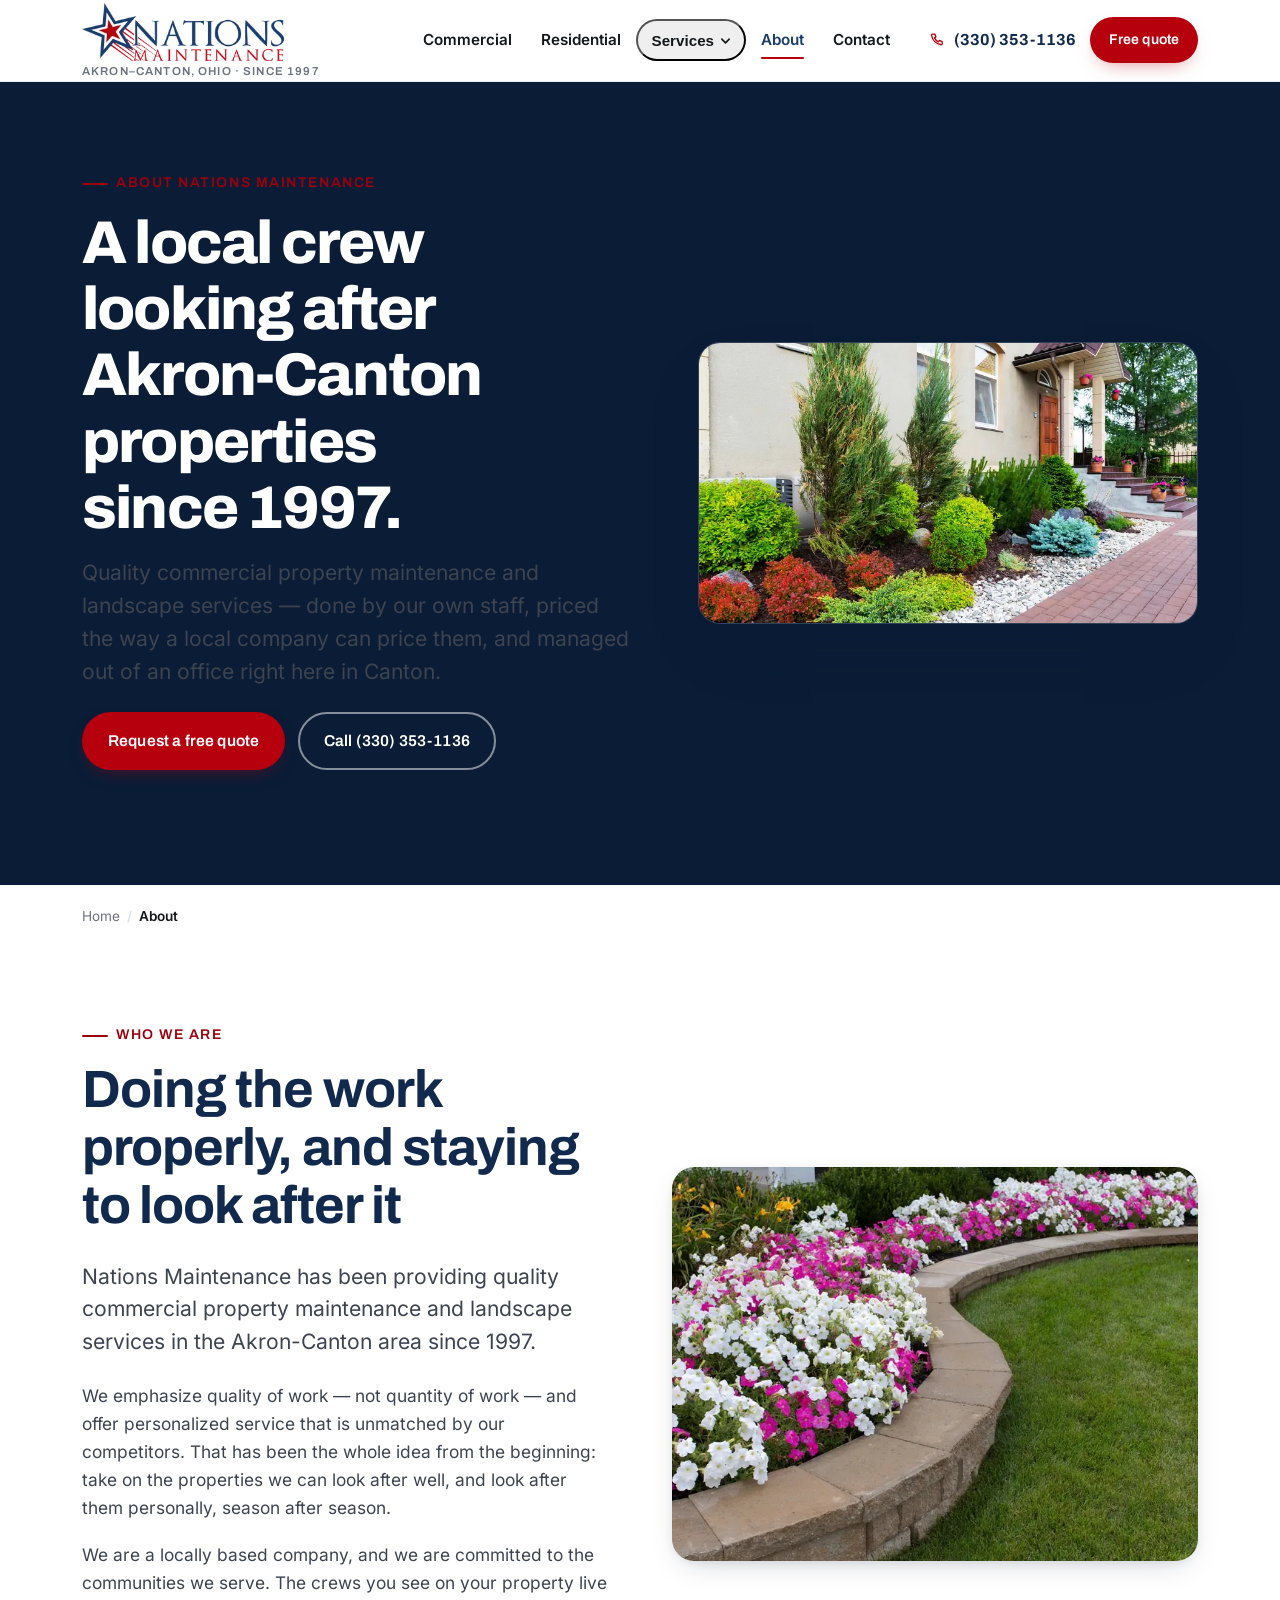
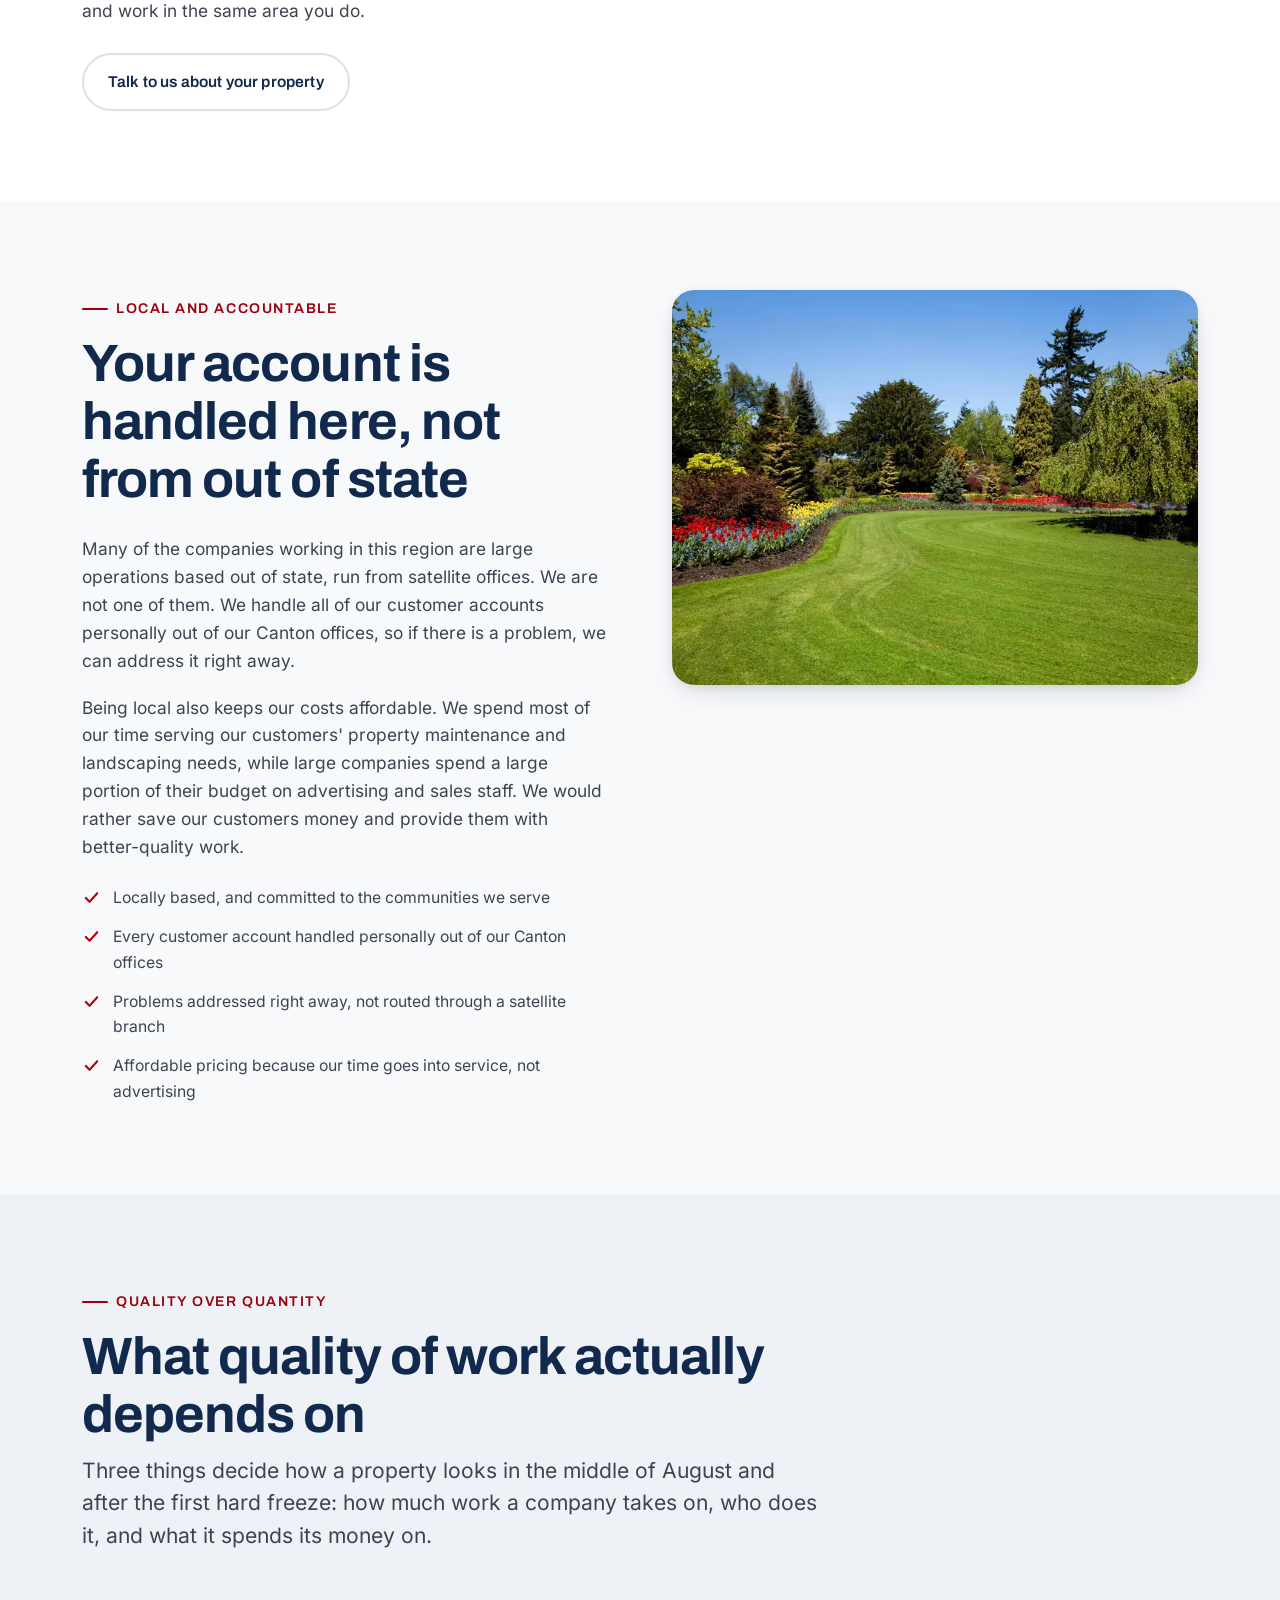
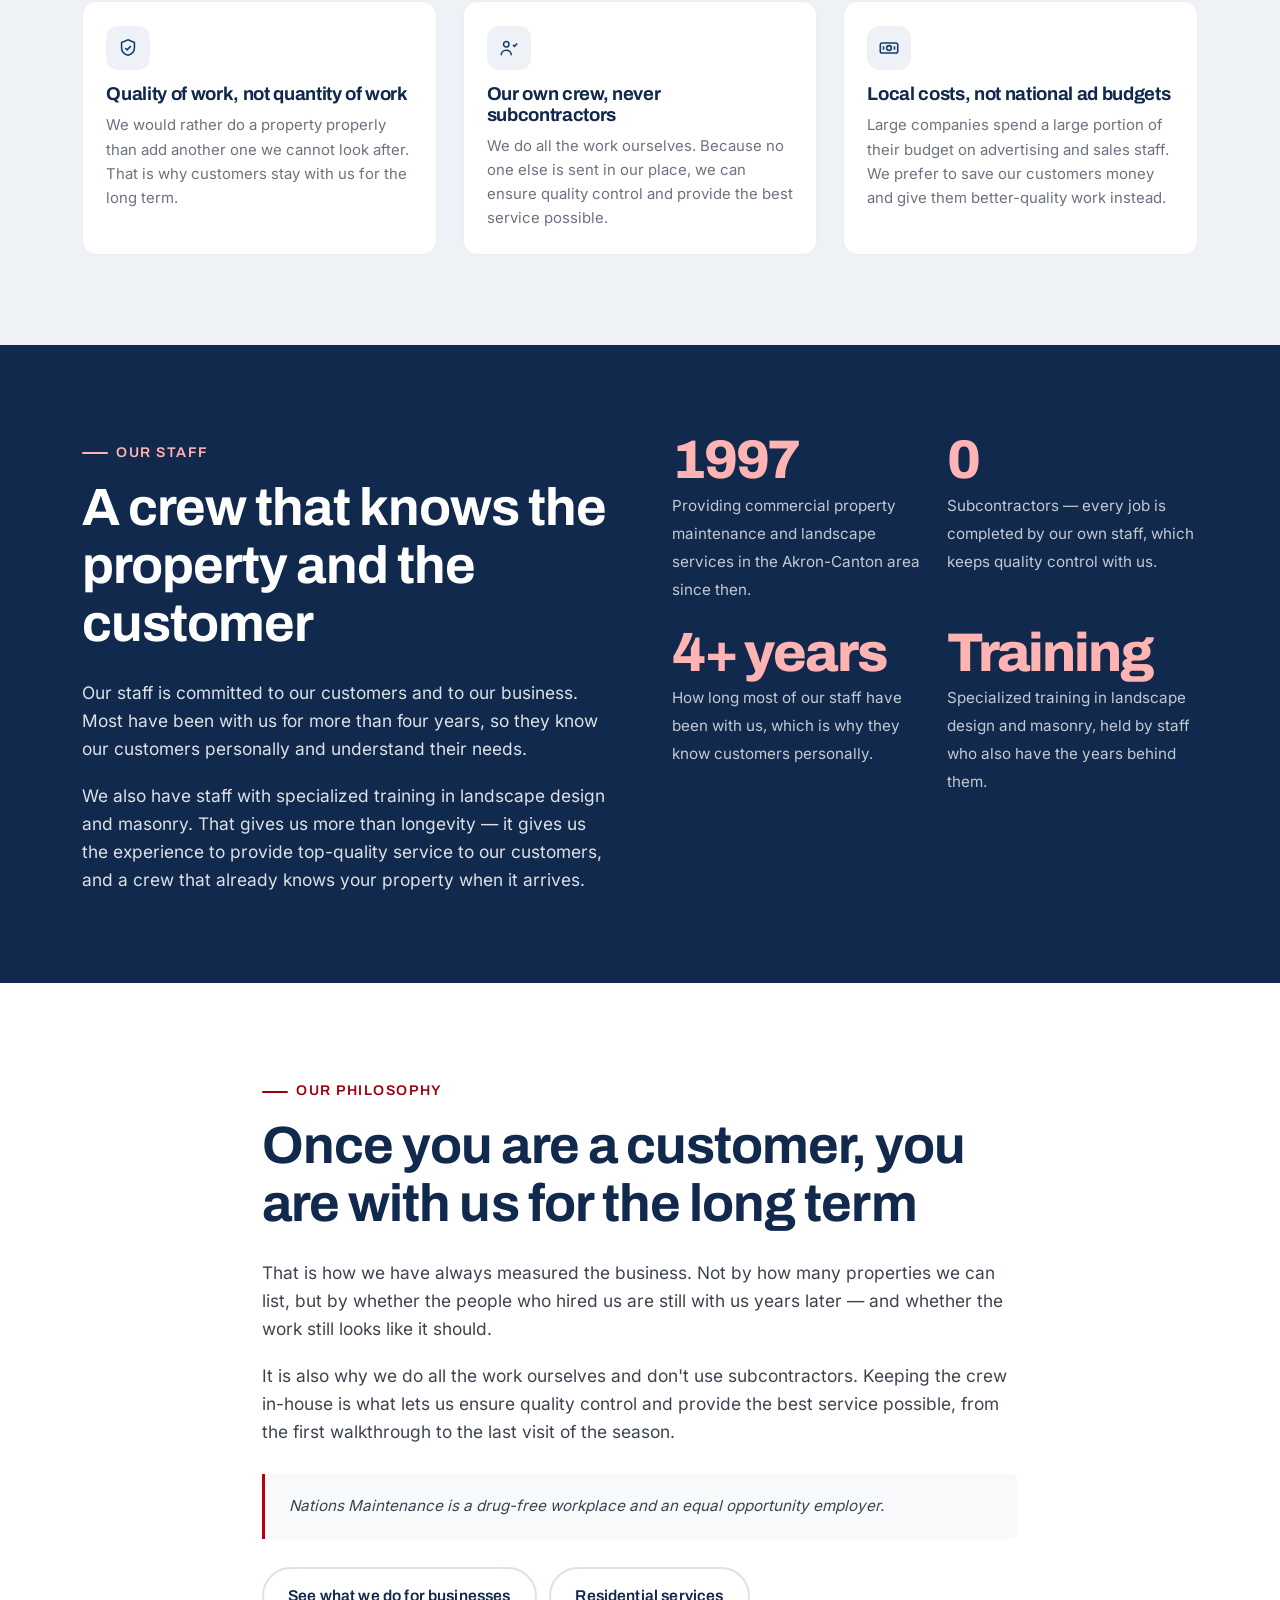
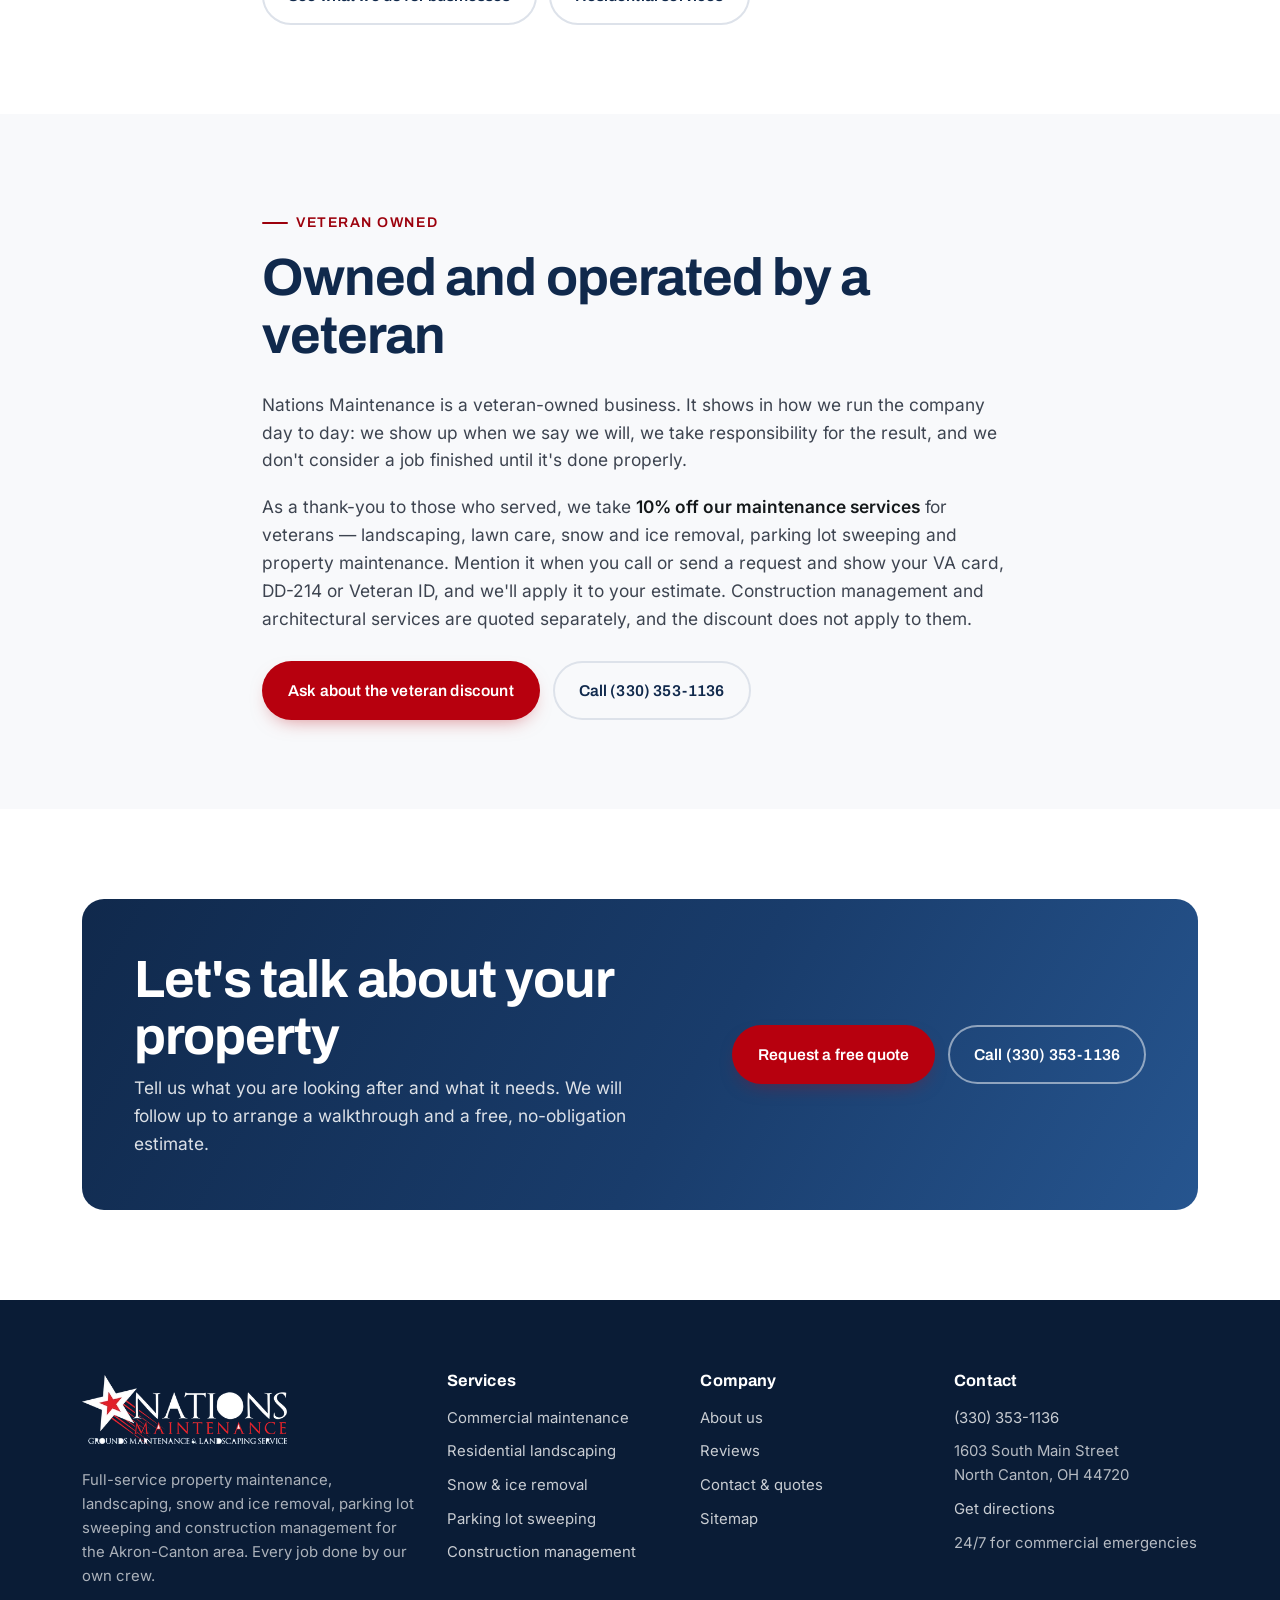
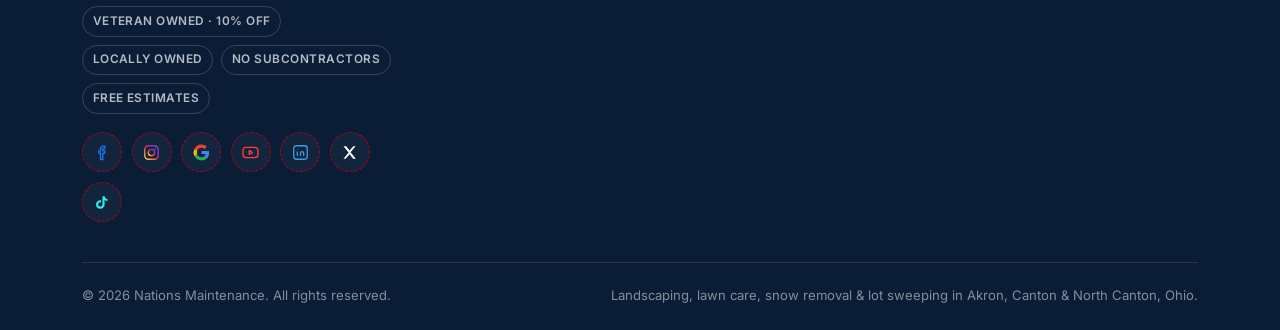
==== commit dffb8be5: "Bigger header logo with the location line beneath it" ====
--- a/about/index.html
+++ b/about/index.html
@@ -19,7 +19,7 @@
 <link rel="apple-touch-icon" href="/apple-touch-icon.png">
 <link rel="preload" as="font" type="font/woff2" href="/assets/fonts/inter-400-latin.woff2" crossorigin>
 <link rel="preload" as="font" type="font/woff2" href="/assets/fonts/archivo-700-latin.woff2" crossorigin>
-<link rel="stylesheet" href="/assets/css/styles.css?v=5">
+<link rel="stylesheet" href="/assets/css/styles.css?v=6">
 <link rel="preload" as="image" href="/assets/img/commercial-landscaping-entrance-800.webp"
       imagesrcset="/assets/img/commercial-landscaping-entrance-500.webp 500w, /assets/img/commercial-landscaping-entrance-800.webp 800w"
       imagesizes="(max-width:960px) 92vw, 540px" fetchpriority="high">
@@ -64,6 +64,7 @@
         <source type="image/webp" srcset="/assets/img/logo-compact.webp">
         <img class="brand__logo" src="/assets/img/logo-compact.png" alt="Nations Maintenance — grounds maintenance and landscaping service" width="306" height="88" fetchpriority="high" decoding="async">
       </picture>
+      <span class="brand__tag">Akron–Canton, Ohio · since 1997</span>
     </a>
 
     <nav class="nav" id="site-nav" aria-label="Primary">
@@ -359,6 +360,6 @@
   <a class="btn" href="/contact/">Free quote</a>
 </div>
 
-<script src="/assets/js/main.js?v=5" defer></script>
+<script src="/assets/js/main.js?v=6" defer></script>
 </body>
 </html>
--- a/assets/css/styles.css
+++ b/assets/css/styles.css
@@ -159,11 +159,17 @@
   min-height:74px;
 }
 .brand{
-  display:flex;align-items:center;gap:.7rem;text-decoration:none;color:var(--navy-800);
-  margin-right:auto;padding:.35rem 0;
-}
-.brand__logo{height:44px;width:auto;display:block}
-.site-footer .brand__logo{height:64px}
+  display:flex;flex-direction:column;align-items:flex-start;gap:.3rem;
+  text-decoration:none;color:var(--navy-800);margin-right:auto;padding:.2rem 0;
+}
+.brand__logo{height:clamp(42px,11vw,58px);width:auto;display:block}
+.brand__tag{
+  font-family:var(--font-display);font-size:.72rem;font-weight:600;
+  letter-spacing:.1em;text-transform:uppercase;
+  color:var(--ink-mute);line-height:1;
+}
+.site-footer .brand__logo{height:72px}
+.site-footer .brand__tag{color:rgba(255,255,255,.55)}
 
 .nav{display:flex;align-items:center;gap:.2rem}
 .nav__list{display:flex;align-items:center;gap:.1rem;list-style:none;margin:0;padding:0}
@@ -744,9 +750,8 @@
   .steps--4 .step{padding-top:2.6rem}
   .btn{width:100%}
   .btn-row{gap:.6rem}
-  .header-inner{min-height:66px}
-  .brand__logo{height:38px}
-  .nav{inset:66px 0 auto 0}
+  .header-inner{min-height:70px}
+  .nav{inset:70px 0 auto 0}
   .hero__lead{font-size:1.05rem}
   .hero__points{gap:.35rem 0;font-size:.9rem}
   .qr-card img{width:150px;height:150px}
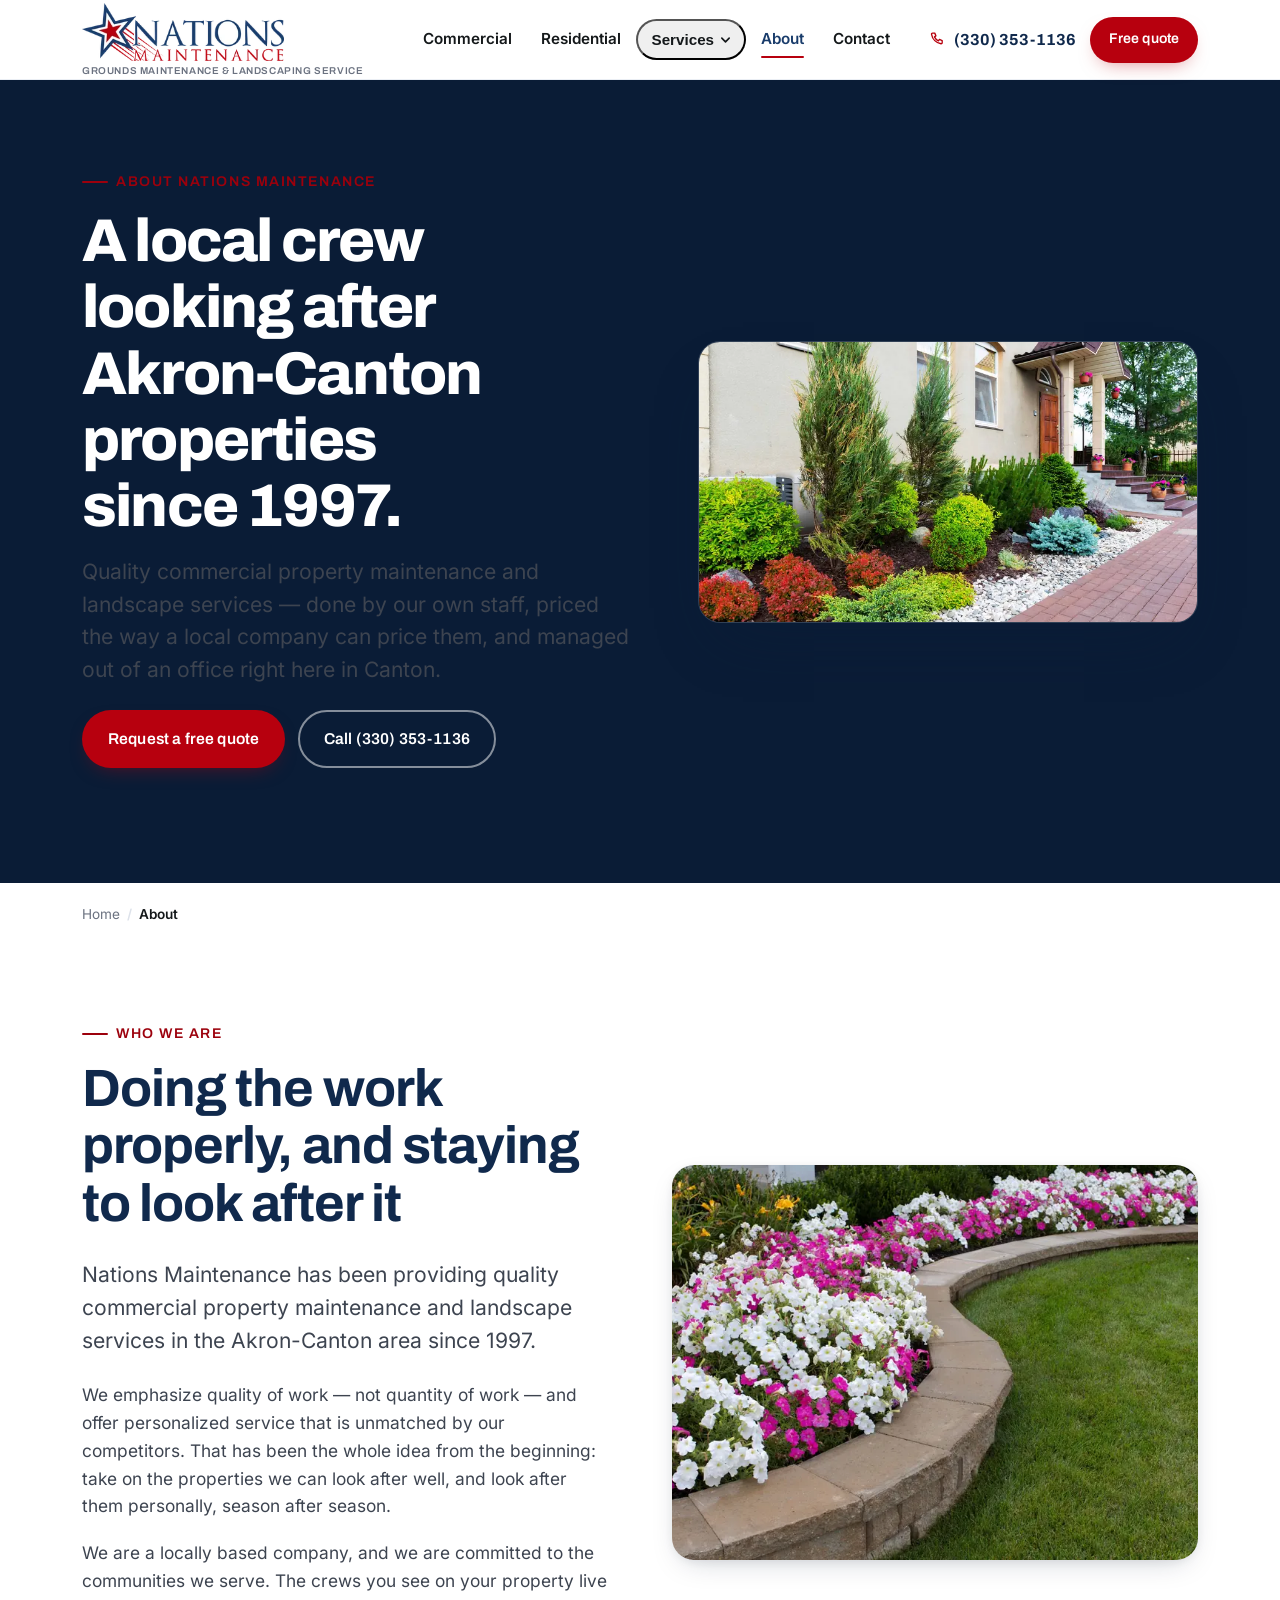
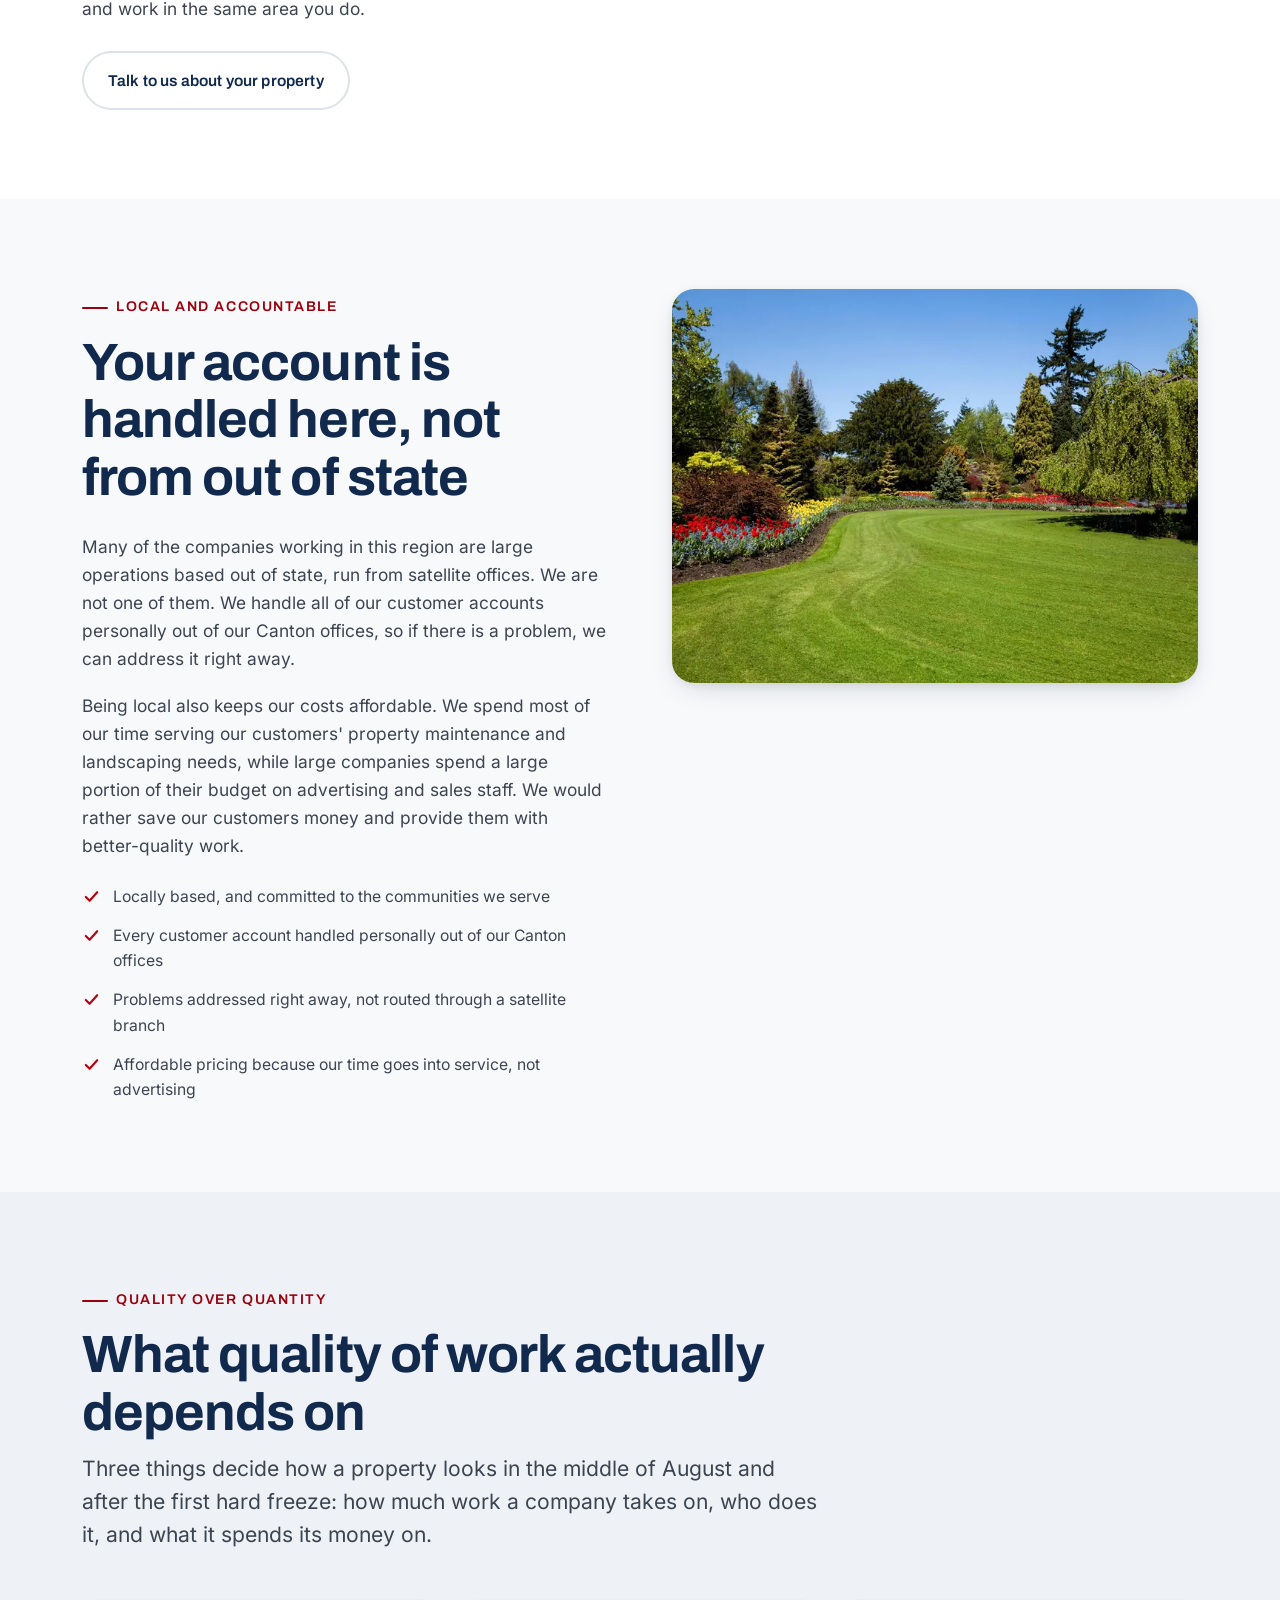
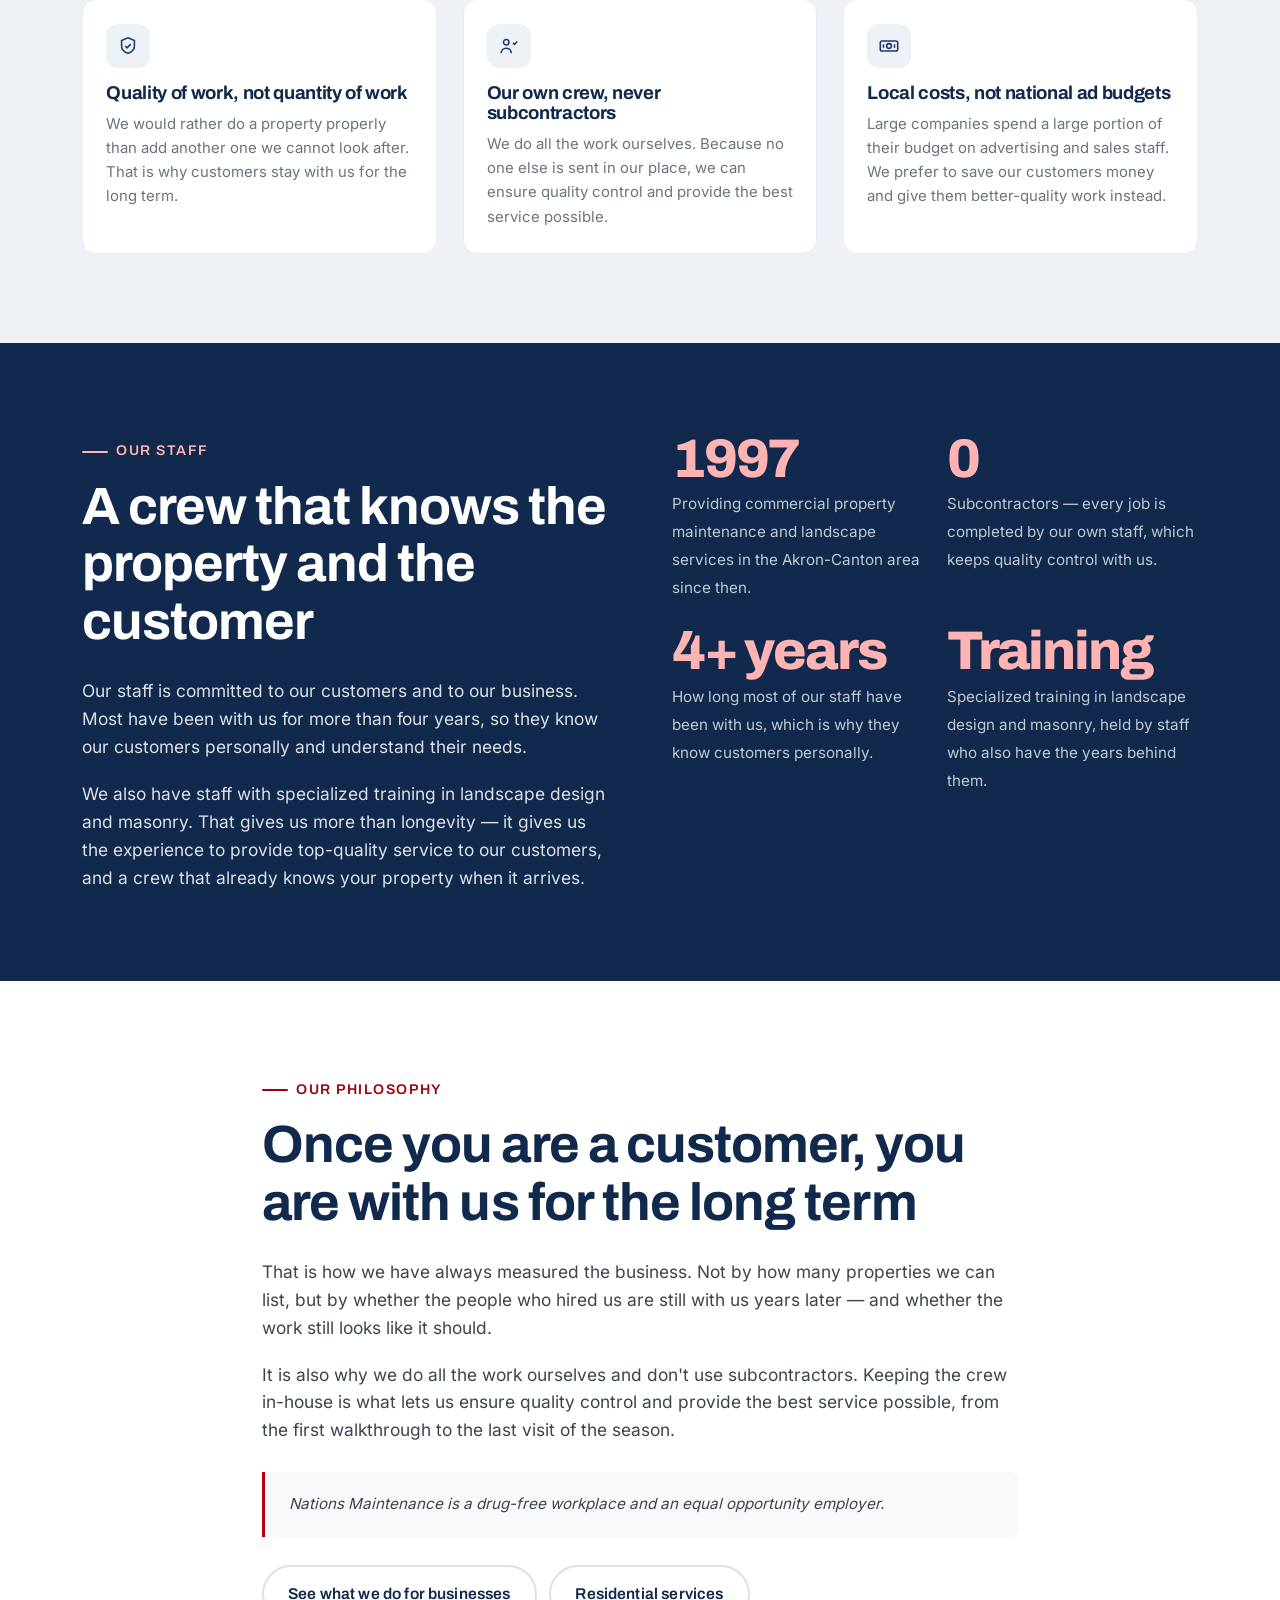
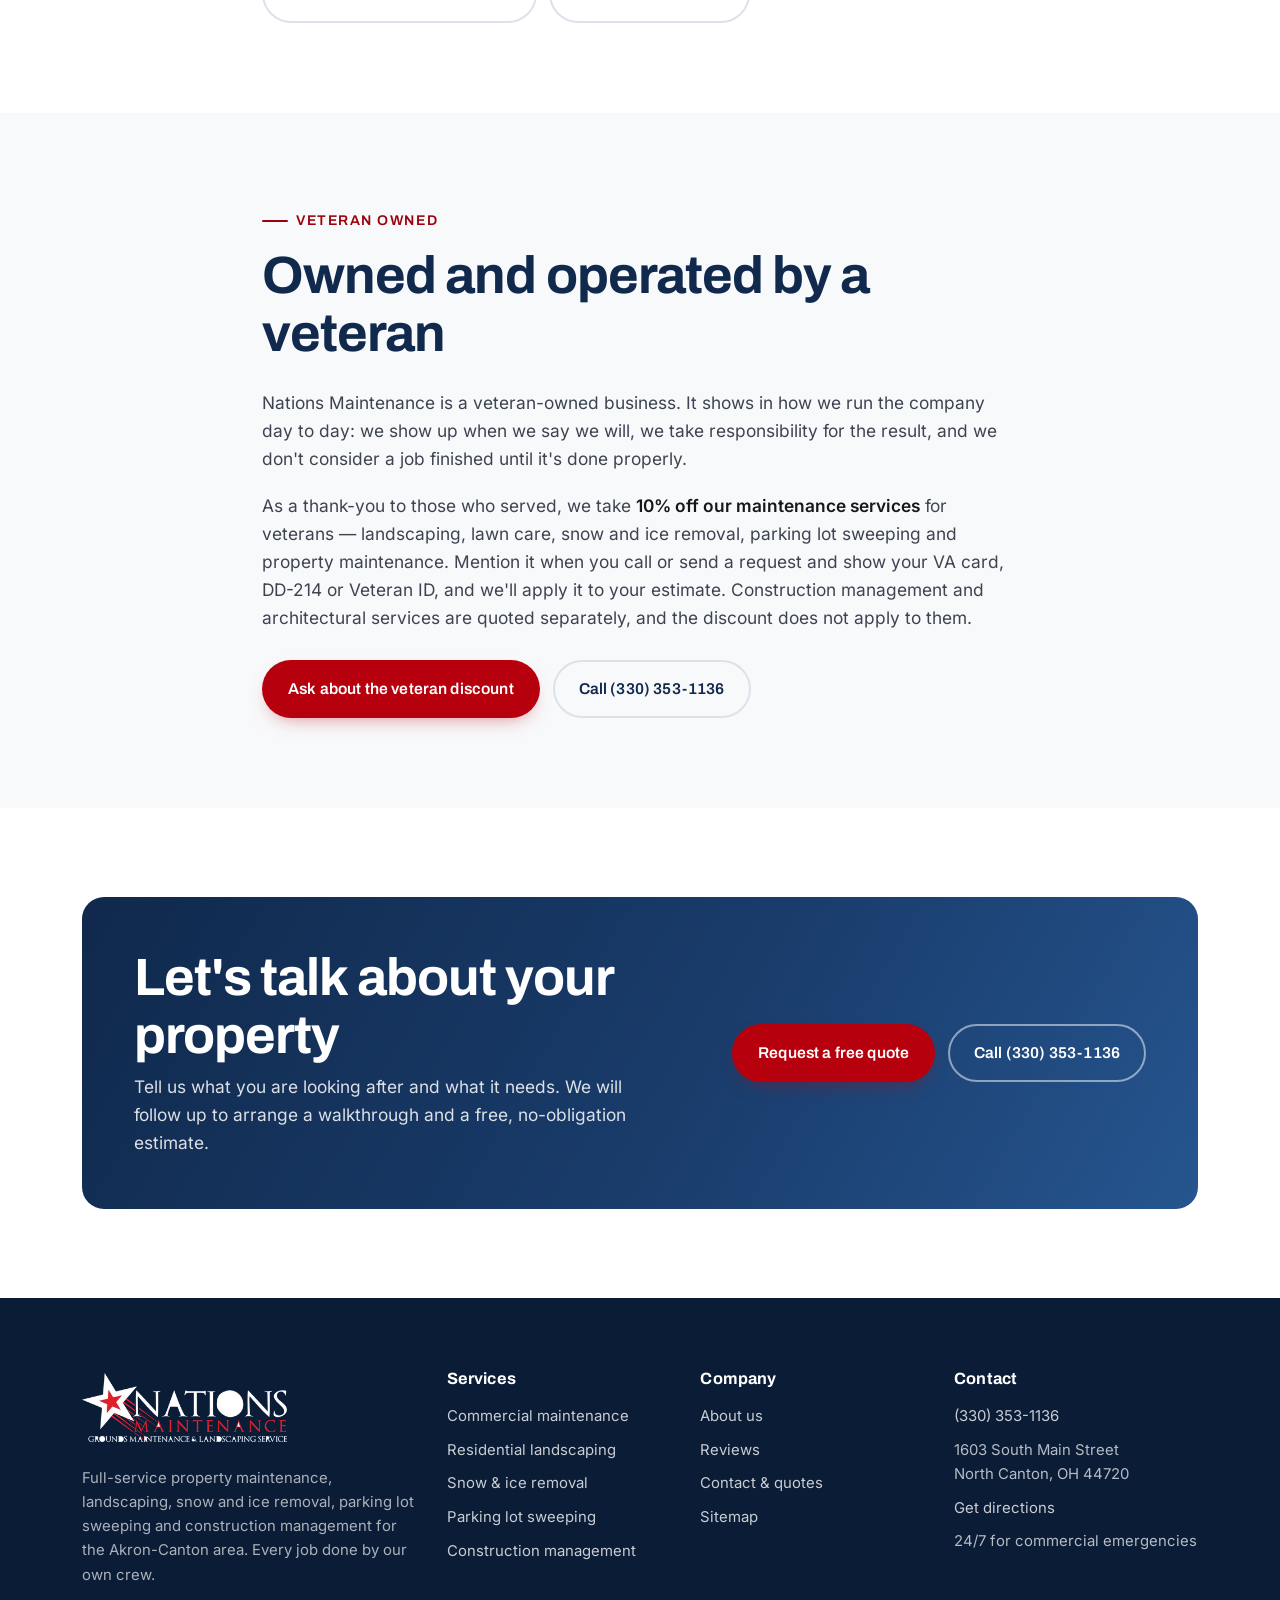
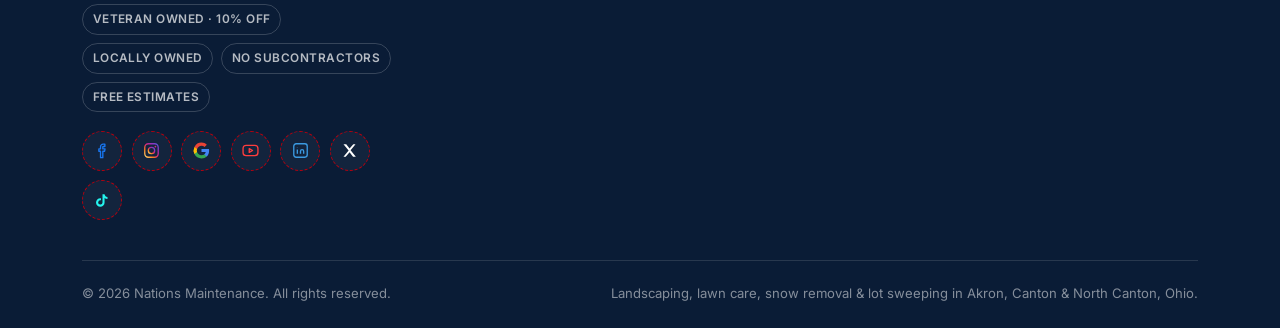
==== commit 71e3b2ca: "Header tagline: Grounds Maintenance & Landscaping Service; single-line header" ====
--- a/about/index.html
+++ b/about/index.html
@@ -19,7 +19,7 @@
 <link rel="apple-touch-icon" href="/apple-touch-icon.png">
 <link rel="preload" as="font" type="font/woff2" href="/assets/fonts/inter-400-latin.woff2" crossorigin>
 <link rel="preload" as="font" type="font/woff2" href="/assets/fonts/archivo-700-latin.woff2" crossorigin>
-<link rel="stylesheet" href="/assets/css/styles.css?v=6">
+<link rel="stylesheet" href="/assets/css/styles.css?v=7">
 <link rel="preload" as="image" href="/assets/img/commercial-landscaping-entrance-800.webp"
       imagesrcset="/assets/img/commercial-landscaping-entrance-500.webp 500w, /assets/img/commercial-landscaping-entrance-800.webp 800w"
       imagesizes="(max-width:960px) 92vw, 540px" fetchpriority="high">
@@ -64,7 +64,7 @@
         <source type="image/webp" srcset="/assets/img/logo-compact.webp">
         <img class="brand__logo" src="/assets/img/logo-compact.png" alt="Nations Maintenance — grounds maintenance and landscaping service" width="306" height="88" fetchpriority="high" decoding="async">
       </picture>
-      <span class="brand__tag">Akron–Canton, Ohio · since 1997</span>
+      <span class="brand__tag">Grounds Maintenance &amp; Landscaping Service</span>
     </a>
 
     <nav class="nav" id="site-nav" aria-label="Primary">
@@ -360,6 +360,6 @@
   <a class="btn" href="/contact/">Free quote</a>
 </div>
 
-<script src="/assets/js/main.js?v=6" defer></script>
+<script src="/assets/js/main.js?v=7" defer></script>
 </body>
 </html>
--- a/assets/css/styles.css
+++ b/assets/css/styles.css
@@ -164,9 +164,12 @@
 }
 .brand__logo{height:clamp(42px,11vw,58px);width:auto;display:block}
 .brand__tag{
-  font-family:var(--font-display);font-size:.72rem;font-weight:600;
-  letter-spacing:.1em;text-transform:uppercase;
-  color:var(--ink-mute);line-height:1;
+  font-family:var(--font-display);
+  /* a long tagline: one fixed small size and never wrapped, so the header row
+     keeps one clean line rather than breaking mid-phrase */
+  font-size:.62rem;
+  font-weight:600;letter-spacing:.06em;text-transform:uppercase;
+  white-space:nowrap;color:var(--ink-mute);line-height:1;
 }
 .site-footer .brand__logo{height:72px}
 .site-footer .brand__tag{color:rgba(255,255,255,.55)}
@@ -211,7 +214,7 @@
 .header-phone{
   display:inline-flex;align-items:center;gap:.5rem;
   font-family:var(--font-display);font-weight:700;font-size:1rem;color:var(--navy-800);
-  text-decoration:none;padding:.5rem .3rem;
+  text-decoration:none;padding:.5rem .3rem;white-space:nowrap;
 }
 .header-phone svg{width:17px;height:17px;color:var(--red-500)}
 .header-phone:hover{color:var(--red-600)}
@@ -677,17 +680,21 @@
   .footer-grid{grid-template-columns:1fr 1fr}
   .trust__list{grid-template-columns:repeat(2,1fr)}
 }
-@media (max-width:960px){
+@media (max-width:1150px){
   .nav-toggle{display:inline-flex;order:3}
   /* the fixed action bar carries the call and quote buttons on small screens,
      so the header keeps only the brand and the menu — no third duplicate */
   .header-cta{display:none}
+  /* The logo lockup plus the full nav needs roughly 1150px, so below that the
+     nav collapses. The panel is positioned against the header itself rather
+     than a hard-coded pixel offset, so it always sits flush whatever the
+     header height ends up being. */
   .nav{
-    position:fixed;inset:74px 0 auto 0;z-index:99;
+    position:absolute;top:100%;left:0;right:0;z-index:99;
     background:var(--paper);border-bottom:1px solid var(--slate-line);
     box-shadow:var(--shadow);
     padding:1rem var(--gutter) 1.6rem;
-    display:none;max-height:calc(100vh - 74px);overflow-y:auto;
+    display:none;max-height:calc(100vh - 90px);overflow-y:auto;
   }
   .nav.is-open{display:block}
   .nav__list{display:grid;gap:.15rem;align-items:stretch}
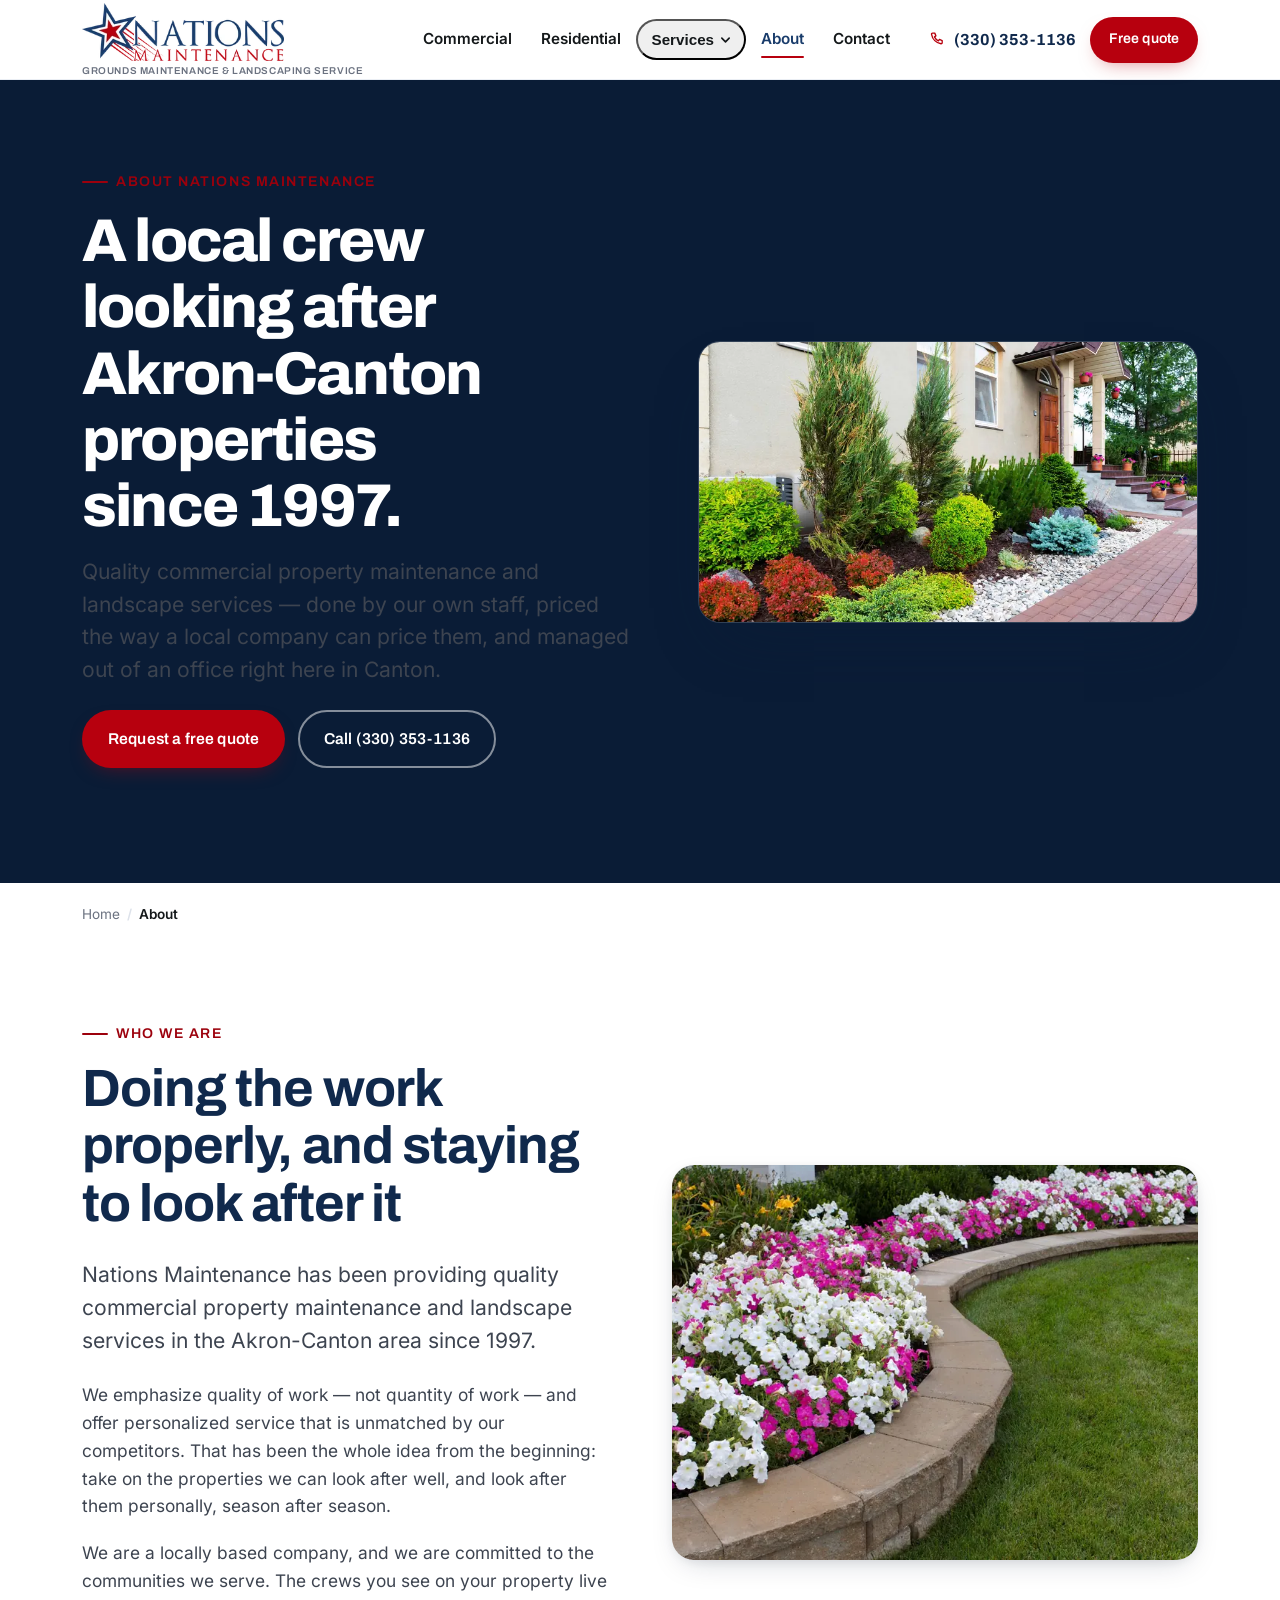
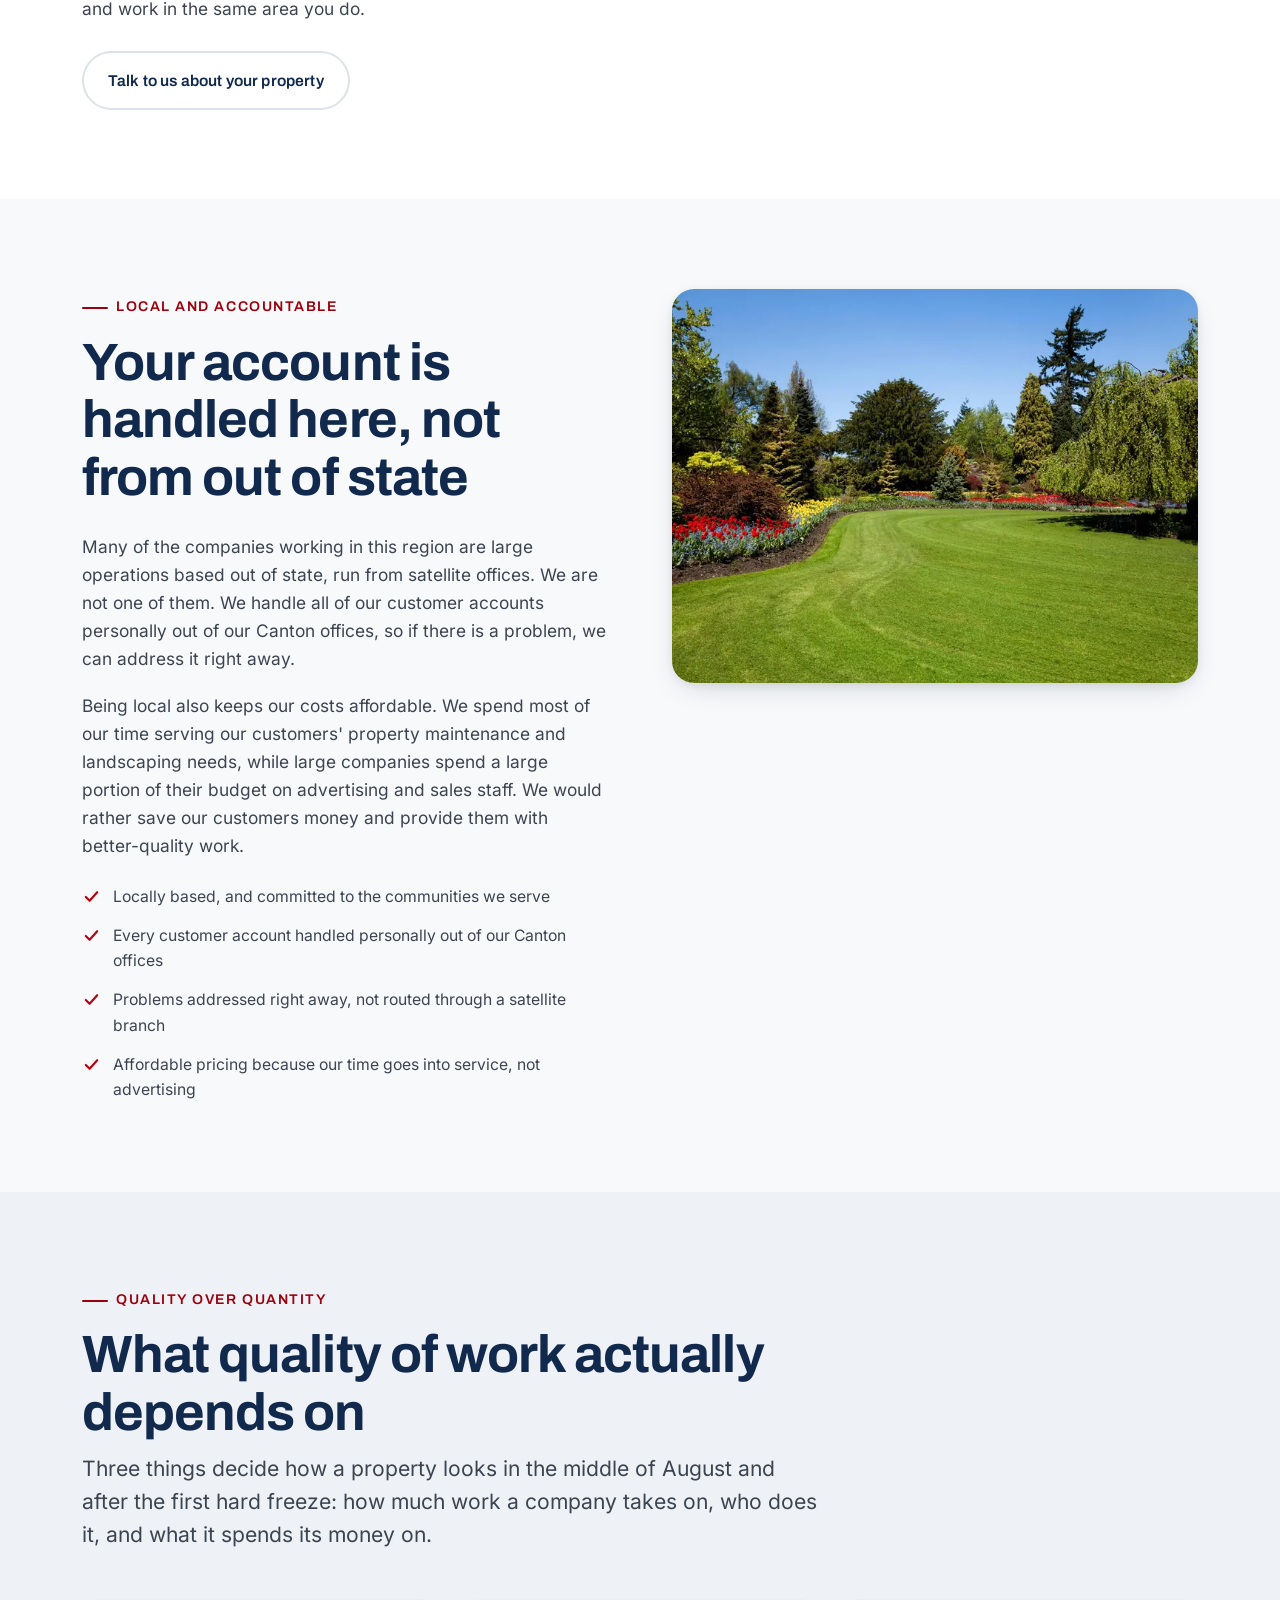
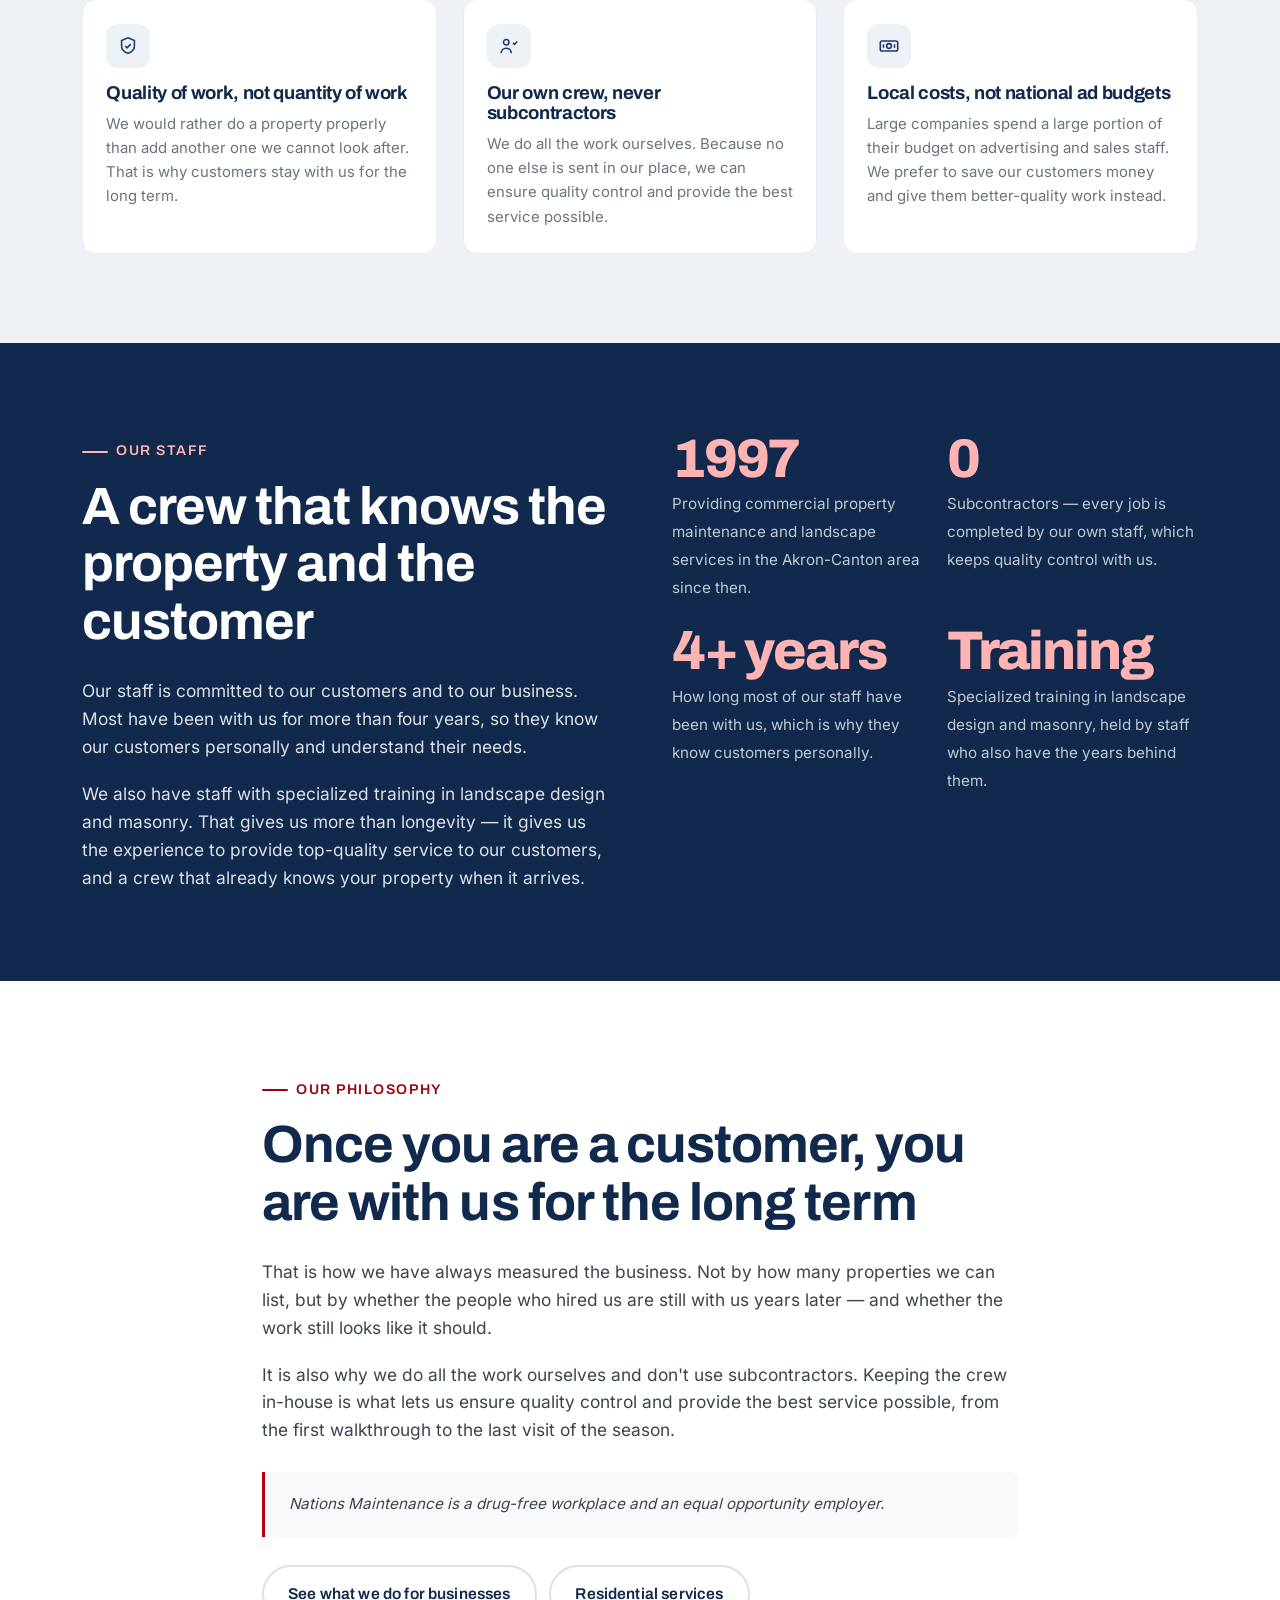
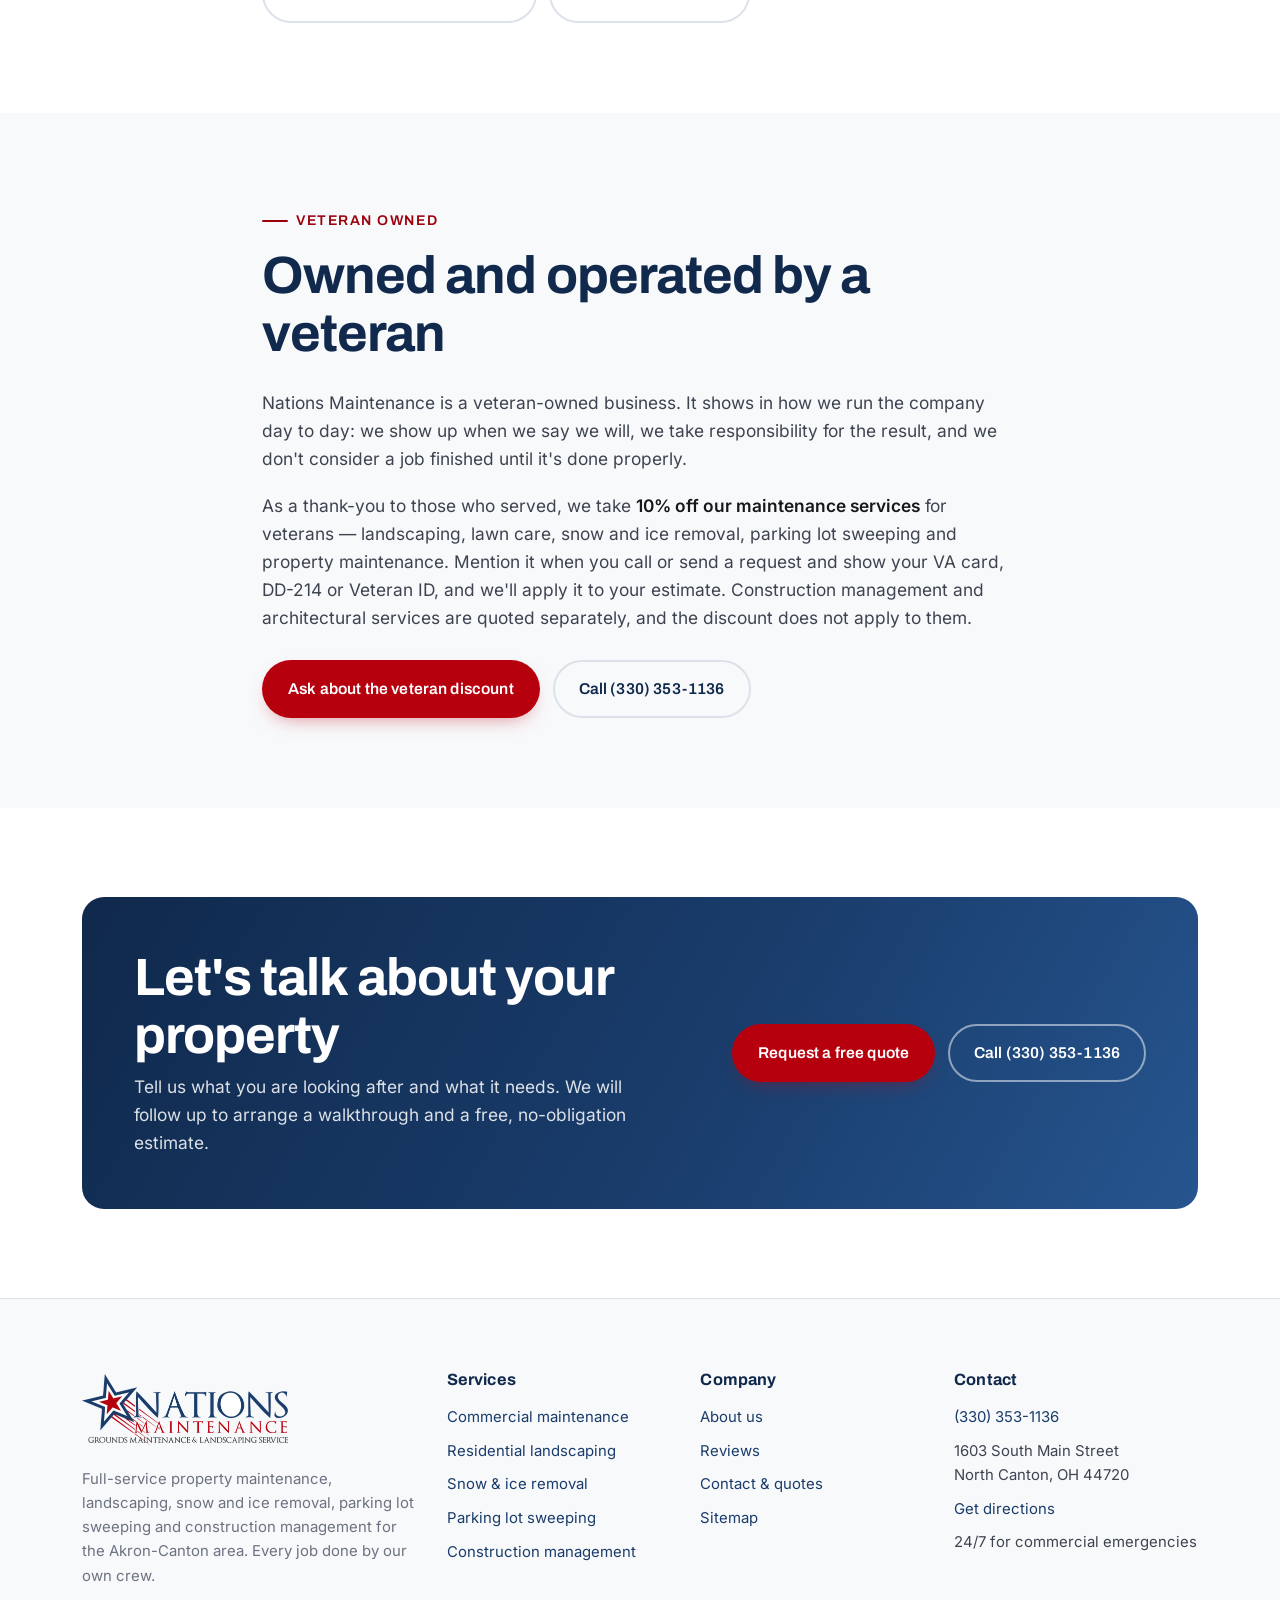
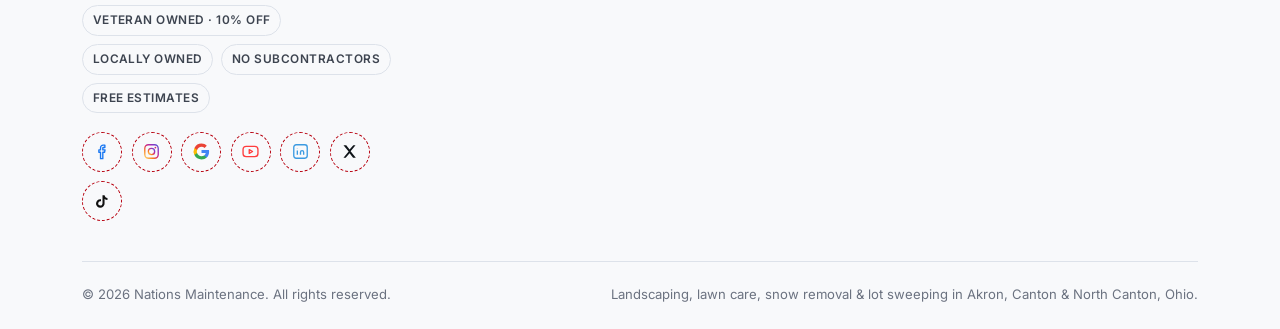
==== commit 64a9c565: "Light footer so the logo shows its true navy/red colours" ====
--- a/about/index.html
+++ b/about/index.html
@@ -19,7 +19,7 @@
 <link rel="apple-touch-icon" href="/apple-touch-icon.png">
 <link rel="preload" as="font" type="font/woff2" href="/assets/fonts/inter-400-latin.woff2" crossorigin>
 <link rel="preload" as="font" type="font/woff2" href="/assets/fonts/archivo-700-latin.woff2" crossorigin>
-<link rel="stylesheet" href="/assets/css/styles.css?v=7">
+<link rel="stylesheet" href="/assets/css/styles.css?v=8">
 <link rel="preload" as="image" href="/assets/img/commercial-landscaping-entrance-800.webp"
       imagesrcset="/assets/img/commercial-landscaping-entrance-500.webp 500w, /assets/img/commercial-landscaping-entrance-800.webp 800w"
       imagesizes="(max-width:960px) 92vw, 540px" fetchpriority="high">
@@ -300,8 +300,8 @@
       <div>
         <a class="brand" href="/" aria-label="Nations Maintenance — home">
           <picture>
-            <source type="image/webp" srcset="/assets/img/logo-light.webp">
-            <img class="brand__logo" src="/assets/img/logo-light.png" alt="Nations Maintenance — grounds maintenance and landscaping service" width="365" height="128" loading="lazy" decoding="async">
+            <source type="image/webp" srcset="/assets/img/logo.webp">
+            <img class="brand__logo" src="/assets/img/logo.png" alt="Nations Maintenance — grounds maintenance and landscaping service" width="411" height="144" loading="lazy" decoding="async">
           </picture>
         </a>
         <p class="mt-5">Full-service property maintenance, landscaping, snow and ice removal, parking lot sweeping and construction management for the Akron-Canton area. Every job done by our own crew.</p>
@@ -360,6 +360,6 @@
   <a class="btn" href="/contact/">Free quote</a>
 </div>
 
-<script src="/assets/js/main.js?v=7" defer></script>
+<script src="/assets/js/main.js?v=8" defer></script>
 </body>
 </html>
--- a/assets/css/styles.css
+++ b/assets/css/styles.css
@@ -172,7 +172,7 @@
   white-space:nowrap;color:var(--ink-mute);line-height:1;
 }
 .site-footer .brand__logo{height:72px}
-.site-footer .brand__tag{color:rgba(255,255,255,.55)}
+.site-footer .brand__tag{color:var(--ink-mute)}
 
 .nav{display:flex;align-items:center;gap:.2rem}
 .nav__list{display:flex;align-items:center;gap:.1rem;list-style:none;margin:0;padding:0}
@@ -522,17 +522,17 @@
 .cta-band p{color:rgba(255,255,255,.85);margin:0;max-width:46ch}
 
 /* ---------- footer ---------- */
-.site-footer{background:var(--navy-900);color:rgba(255,255,255,.7);padding-block:clamp(3rem,6vw,4.5rem) 1.5rem;font-size:.93rem}
+.site-footer{background:var(--slate-050);border-top:1px solid var(--slate-line);color:var(--ink-soft);padding-block:clamp(3rem,6vw,4.5rem) 1.5rem;font-size:.93rem}
 .footer-grid{display:grid;grid-template-columns:1.5fr 1fr 1fr 1.1fr;gap:2.5rem 2rem}
-.site-footer h2,.site-footer h3{color:#fff;font-size:1.02rem;letter-spacing:.01em;margin-bottom:1rem}
-.site-footer p{color:rgba(255,255,255,.66)}
+.site-footer h2,.site-footer h3{color:var(--navy-800);font-size:1.02rem;letter-spacing:.01em;margin-bottom:1rem}
+.site-footer p{color:var(--ink-mute)}
 .site-footer ul{list-style:none;margin:0;padding:0;display:grid;gap:.6rem}
 .site-footer li{margin:0}
-.site-footer a{color:rgba(255,255,255,.78);text-decoration:none}
-.site-footer a:hover{color:#ffb3b3;text-decoration:underline}
-.footer-note{border-top:1px solid rgba(255,255,255,.12);margin-top:2.5rem;padding-top:1.35rem;display:flex;justify-content:space-between;gap:1rem;flex-wrap:wrap;font-size:.82rem;color:rgba(255,255,255,.5)}
+.site-footer a{color:var(--navy-700);text-decoration:none}
+.site-footer a:hover{color:var(--red-600);text-decoration:underline}
+.footer-note{border-top:1px solid var(--slate-line);margin-top:2.5rem;padding-top:1.35rem;display:flex;justify-content:space-between;gap:1rem;flex-wrap:wrap;font-size:.82rem;color:var(--ink-mute)}
 .footer-badges{display:flex;flex-wrap:wrap;gap:.5rem;margin-top:1.1rem}
-.footer-badges span{font-size:.74rem;font-weight:600;letter-spacing:.04em;text-transform:uppercase;color:rgba(255,255,255,.7);border:1px solid rgba(255,255,255,.18);border-radius:999px;padding:.3rem .6rem}
+.footer-badges span{font-size:.74rem;font-weight:600;letter-spacing:.04em;text-transform:uppercase;color:var(--ink-soft);border:1px solid var(--slate-line);border-radius:999px;padding:.3rem .6rem}
 
 /* ---------- social links (built in main.js — see SOCIALS there) ----------
    Each one is a stacked item: the ringed glyph, with a label underneath.
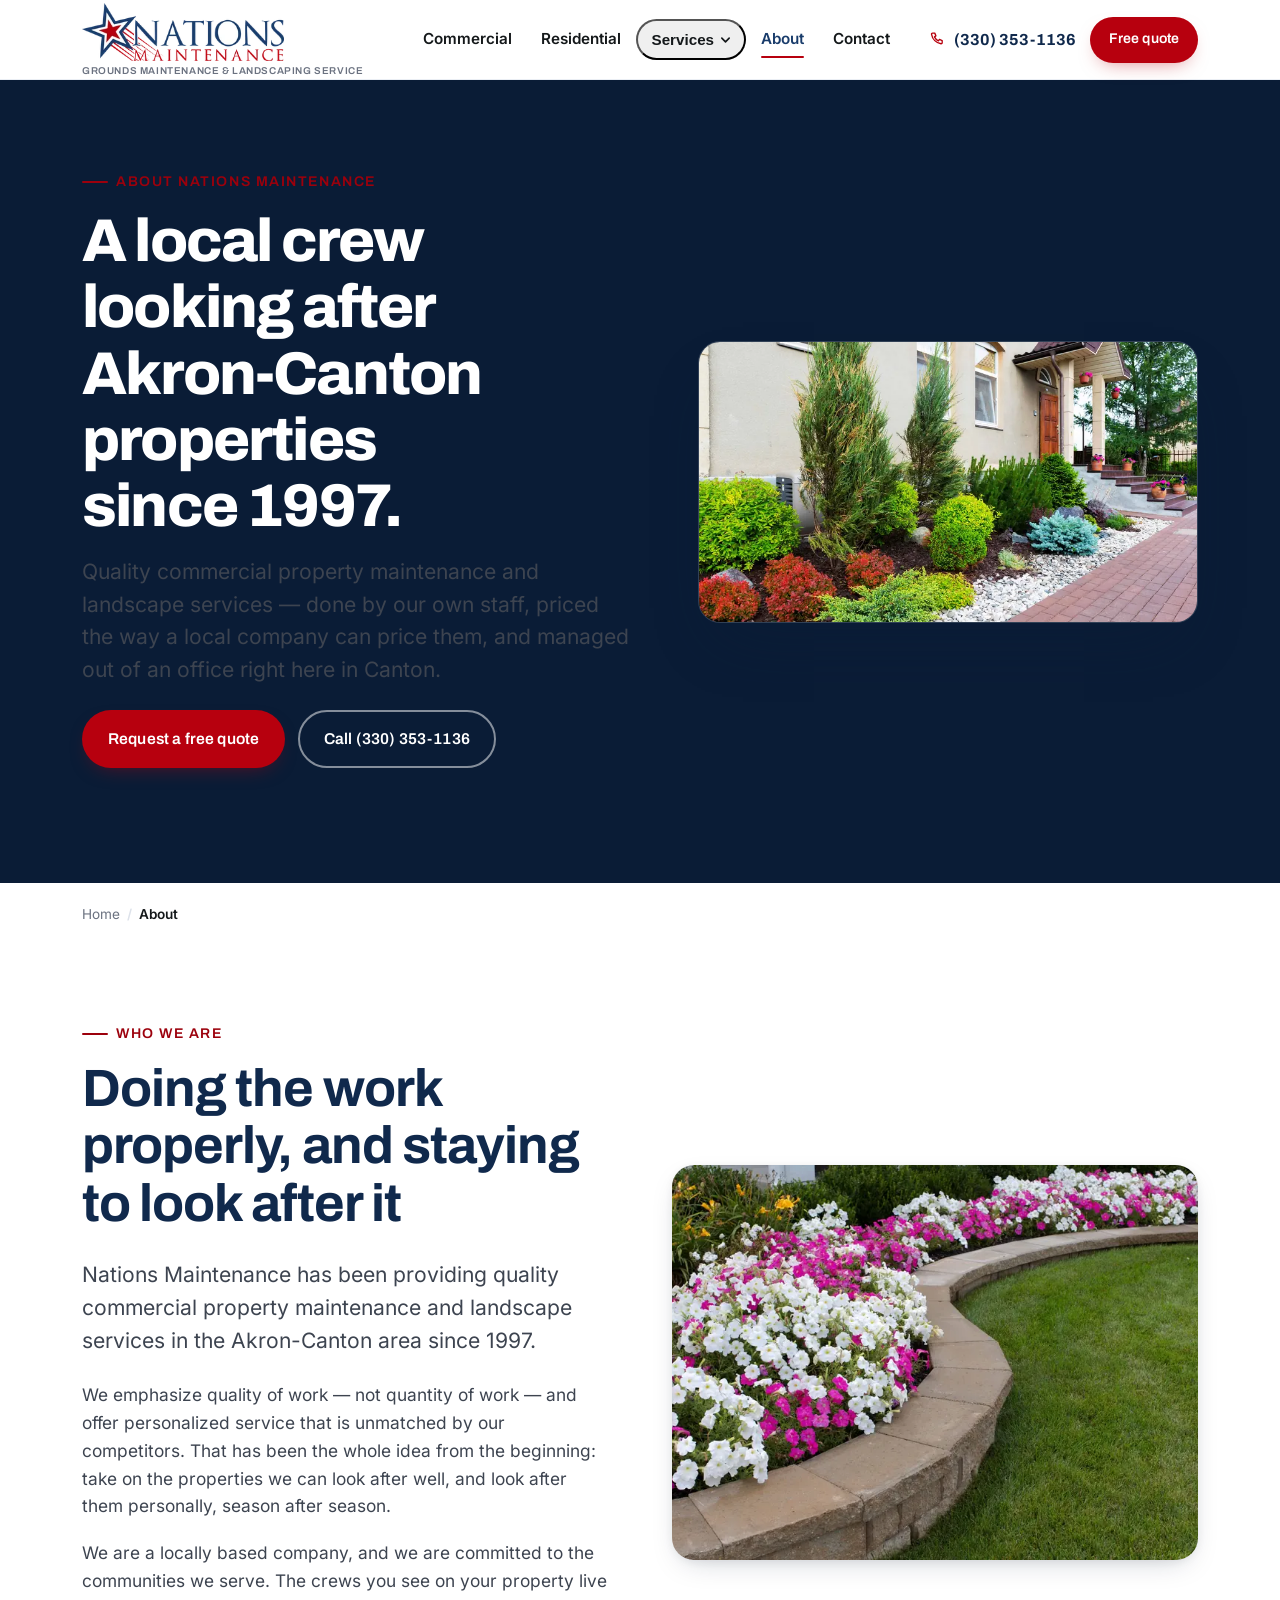
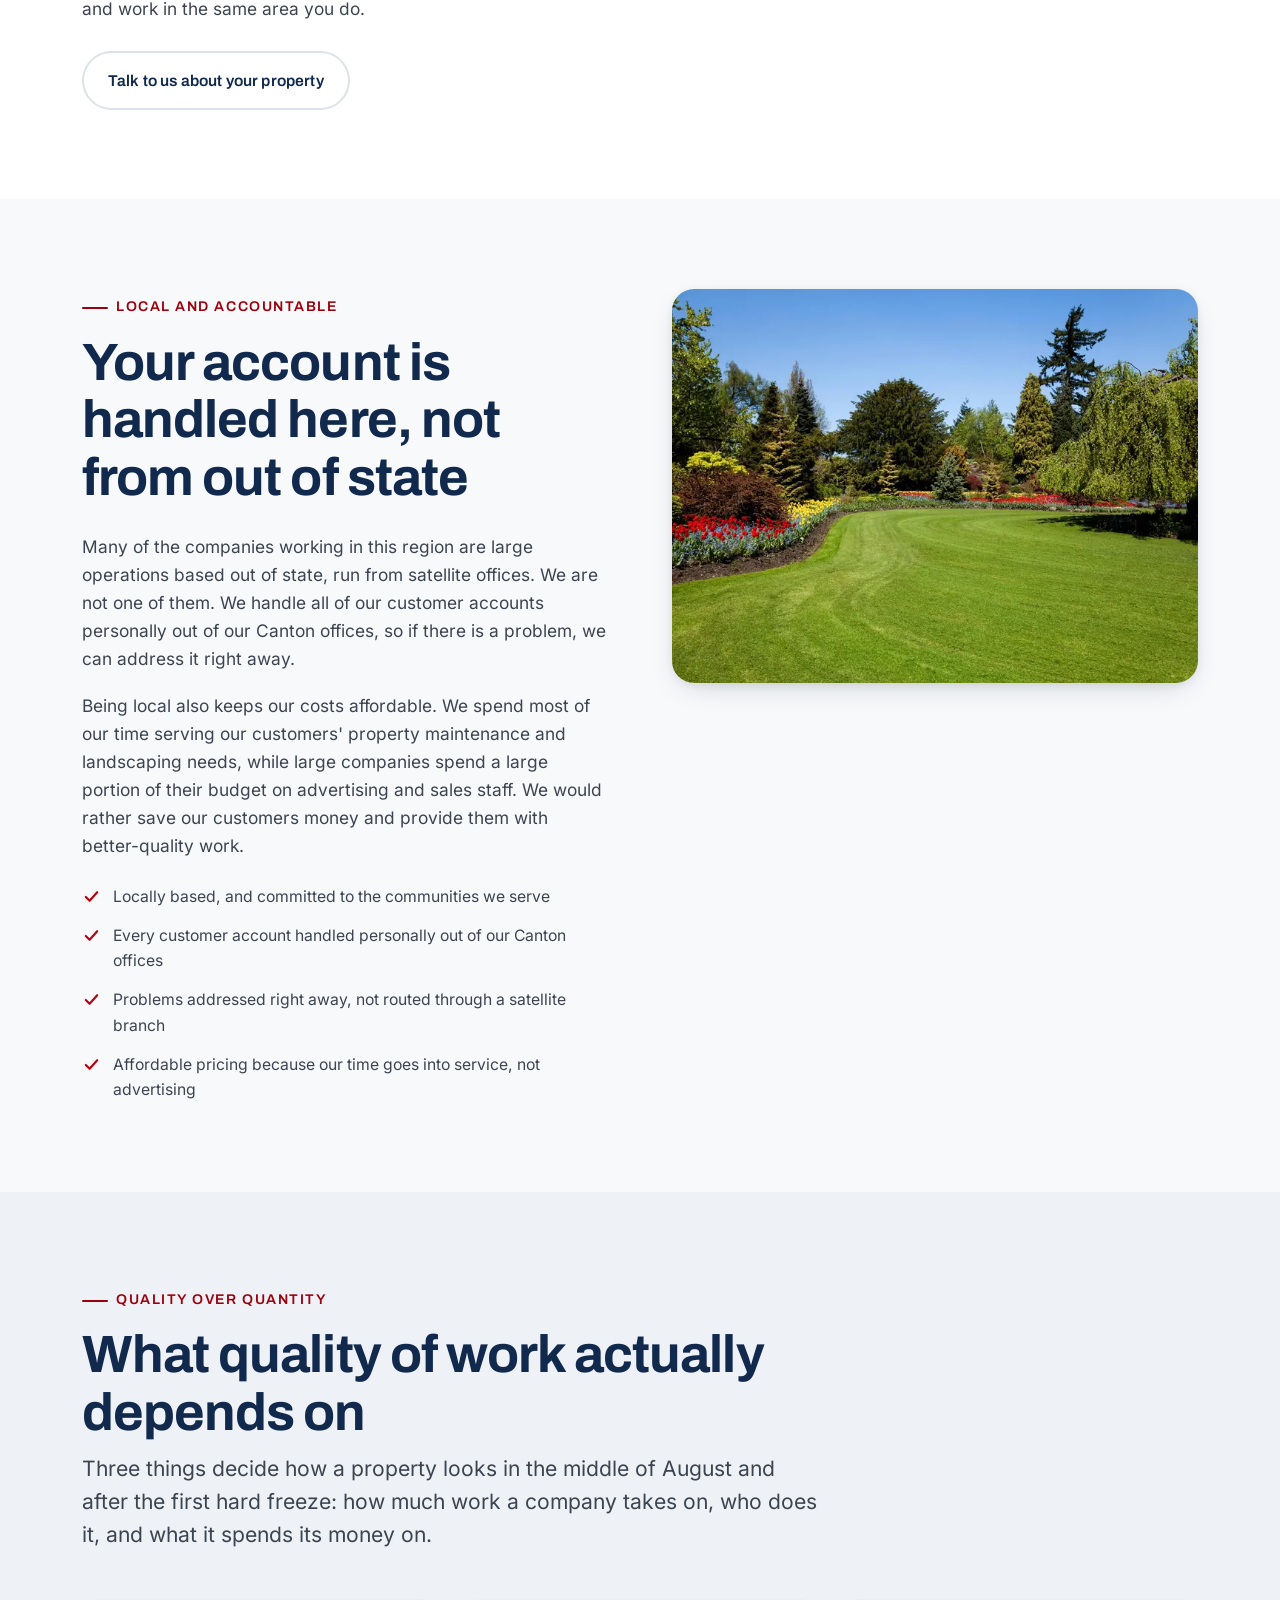
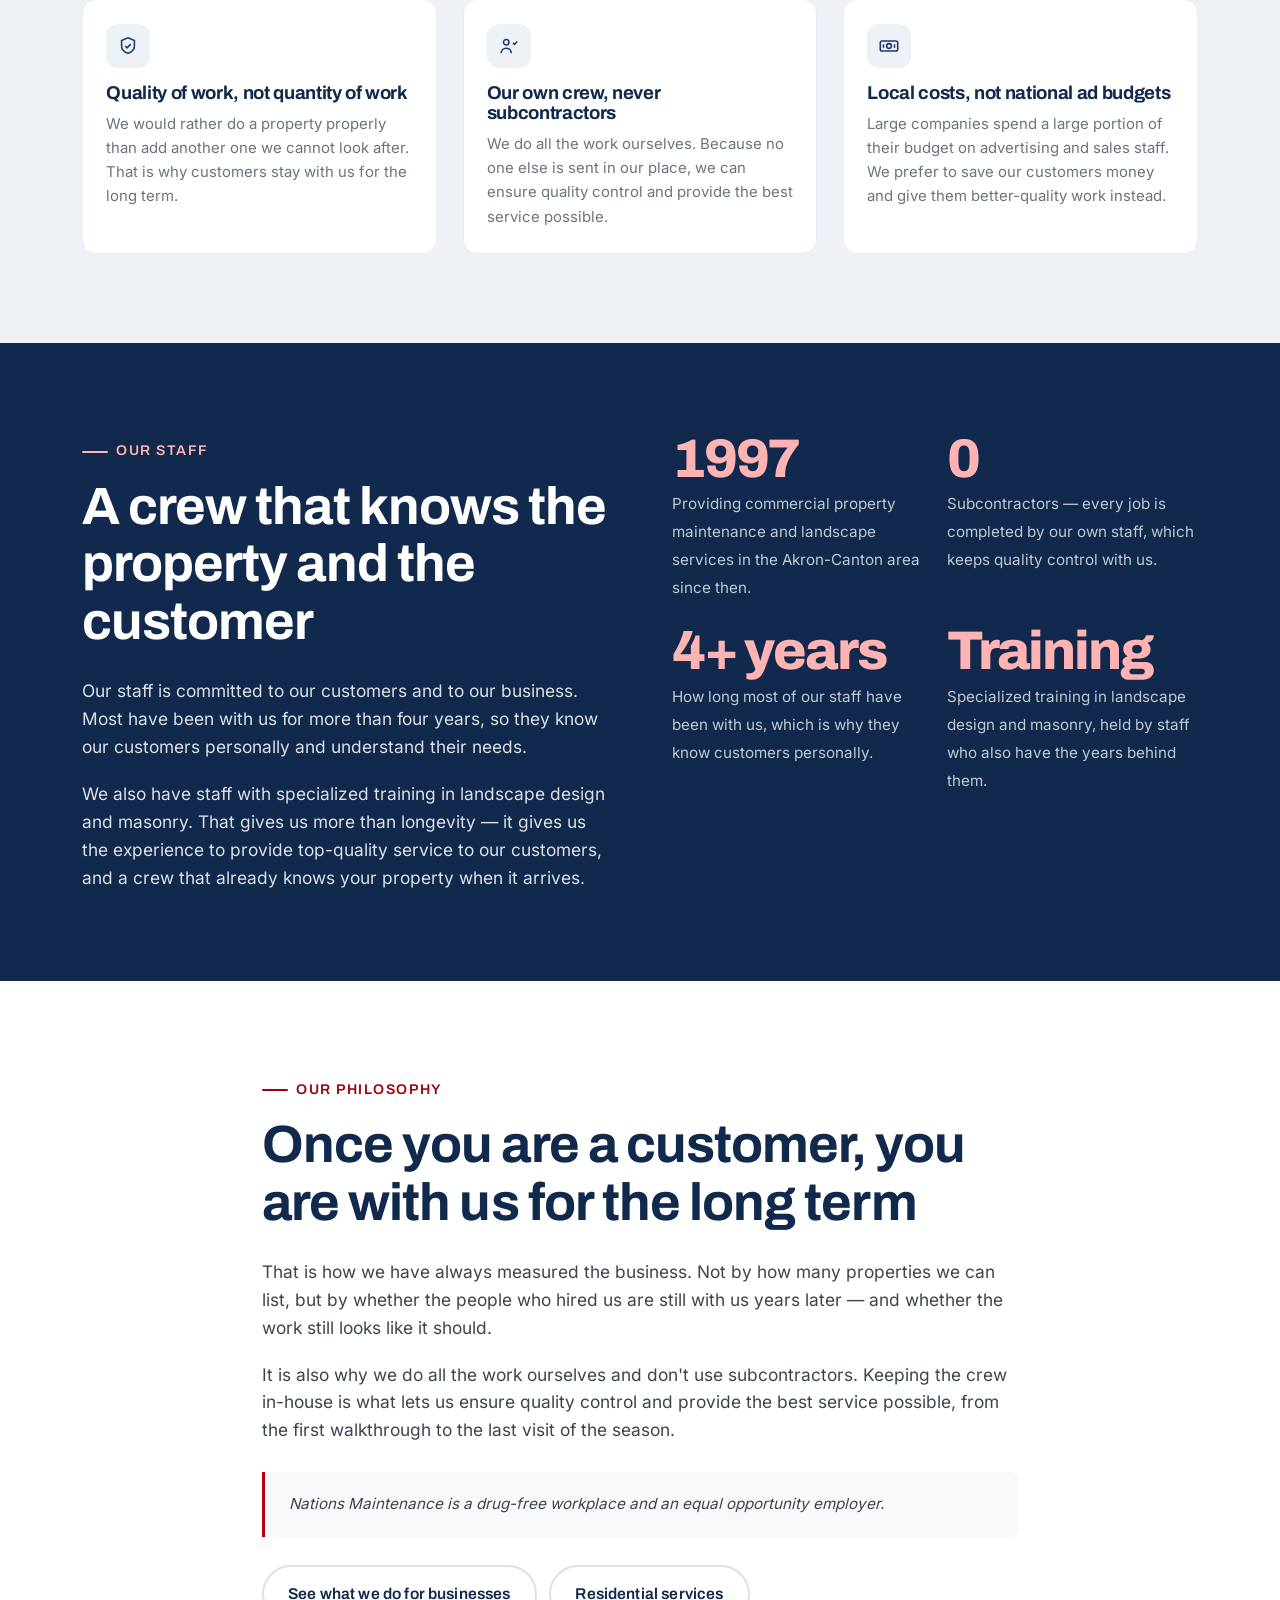
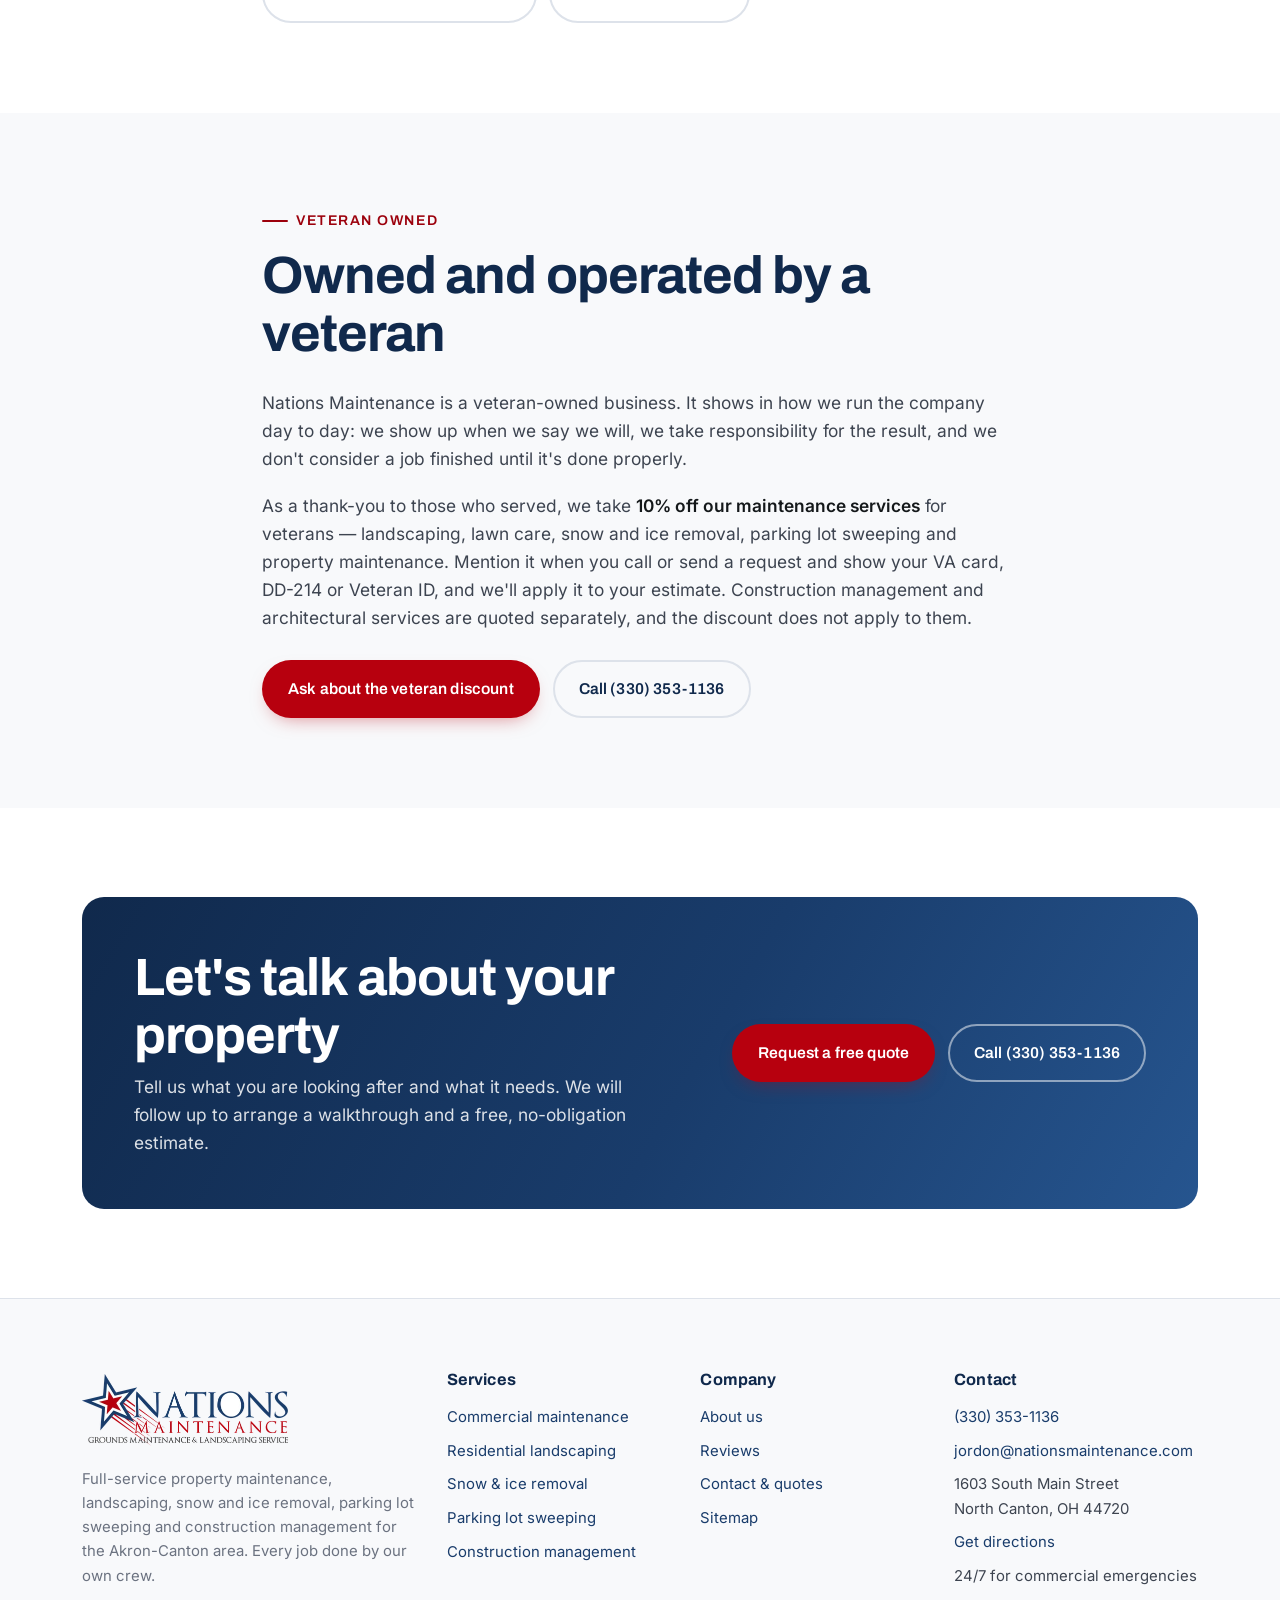
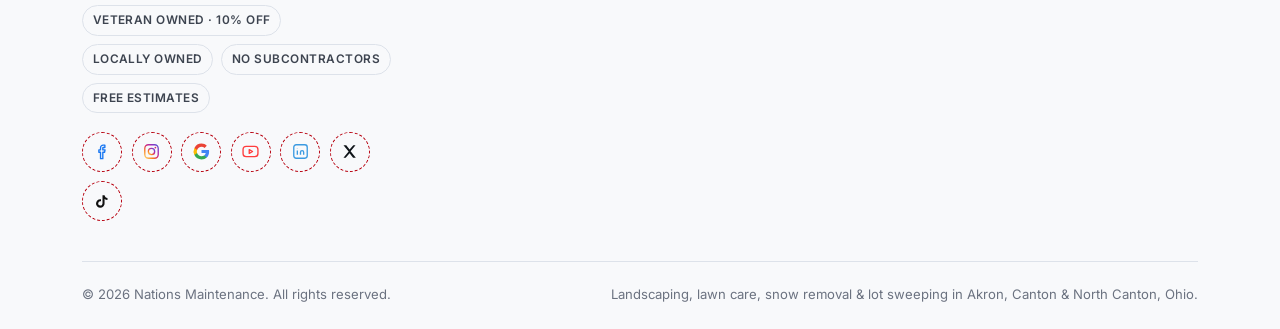
==== commit 5be81d53: "Wire the quote form to jordon@nationsmaintenance.com with mail-client fallback" ====
--- a/about/index.html
+++ b/about/index.html
@@ -19,7 +19,7 @@
 <link rel="apple-touch-icon" href="/apple-touch-icon.png">
 <link rel="preload" as="font" type="font/woff2" href="/assets/fonts/inter-400-latin.woff2" crossorigin>
 <link rel="preload" as="font" type="font/woff2" href="/assets/fonts/archivo-700-latin.woff2" crossorigin>
-<link rel="stylesheet" href="/assets/css/styles.css?v=8">
+<link rel="stylesheet" href="/assets/css/styles.css?v=9">
 <link rel="preload" as="image" href="/assets/img/commercial-landscaping-entrance-800.webp"
       imagesrcset="/assets/img/commercial-landscaping-entrance-500.webp 500w, /assets/img/commercial-landscaping-entrance-800.webp 800w"
       imagesizes="(max-width:960px) 92vw, 540px" fetchpriority="high">
@@ -338,6 +338,7 @@
         <h2>Contact</h2>
         <ul>
           <li><a href="tel:+13303531136">(330) 353-1136</a></li>
+          <li><a href="mailto:jordon@nationsmaintenance.com">jordon@nationsmaintenance.com</a></li>
           <li>1603 South Main Street<br>North Canton, OH 44720</li>
           <li><a href="https://maps.google.com/?q=1603+South+Main+Street+North+Canton+OH+44720" target="_blank" rel="noopener">Get directions</a></li>
           <li>24/7 for commercial emergencies</li>
@@ -360,6 +361,6 @@
   <a class="btn" href="/contact/">Free quote</a>
 </div>
 
-<script src="/assets/js/main.js?v=8" defer></script>
+<script src="/assets/js/main.js?v=9" defer></script>
 </body>
 </html>
